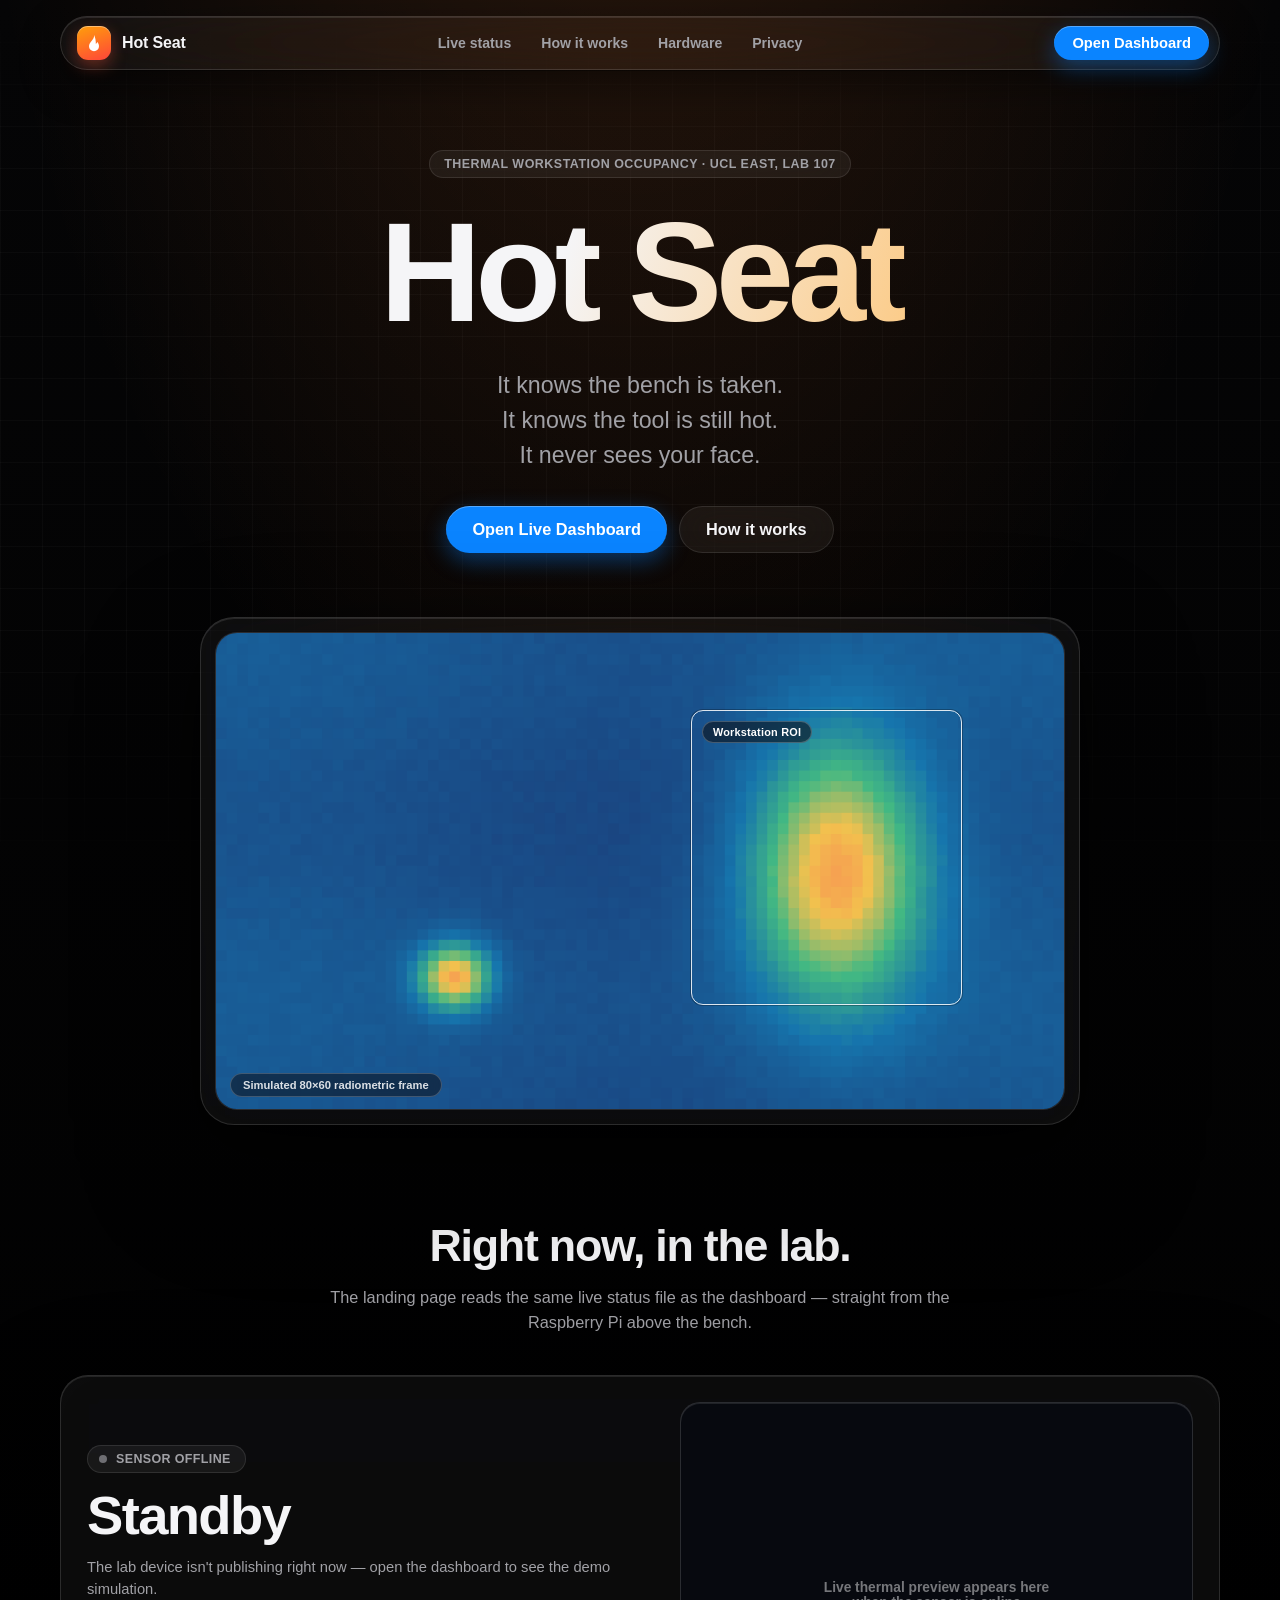
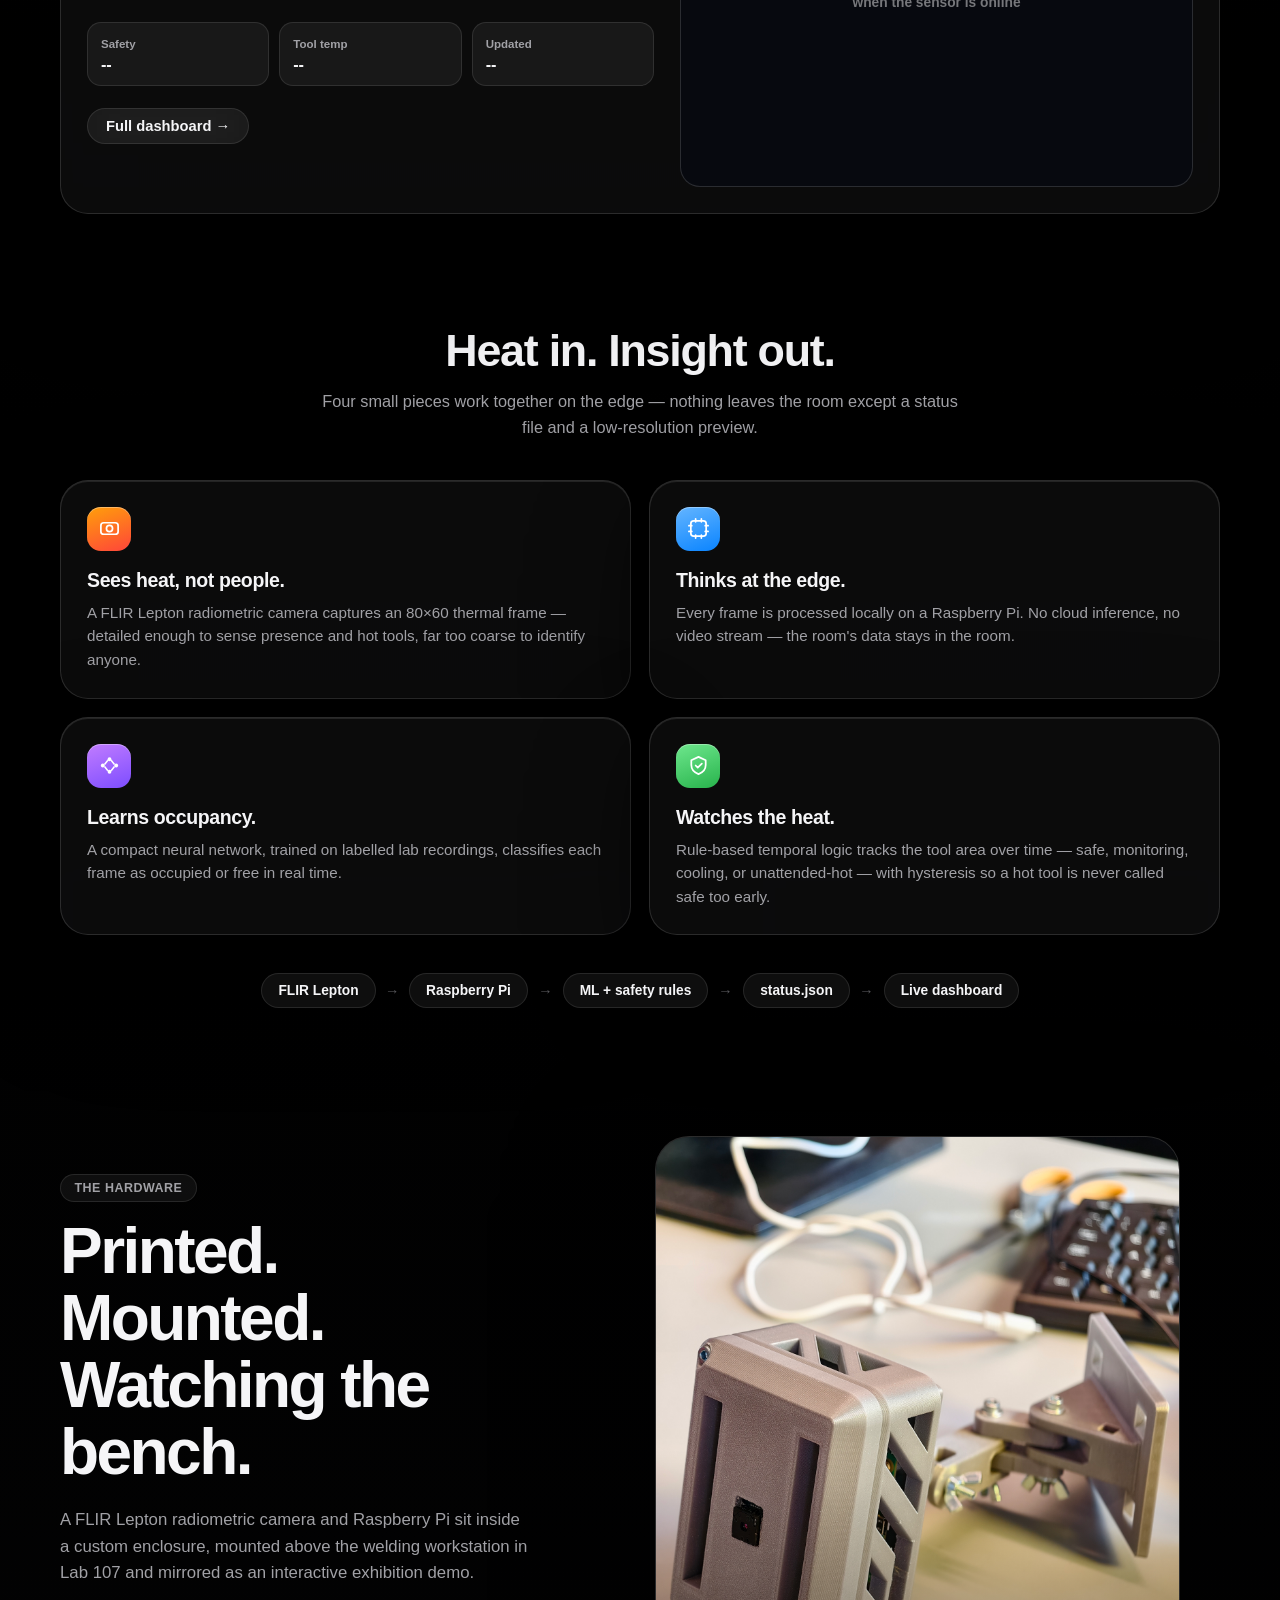
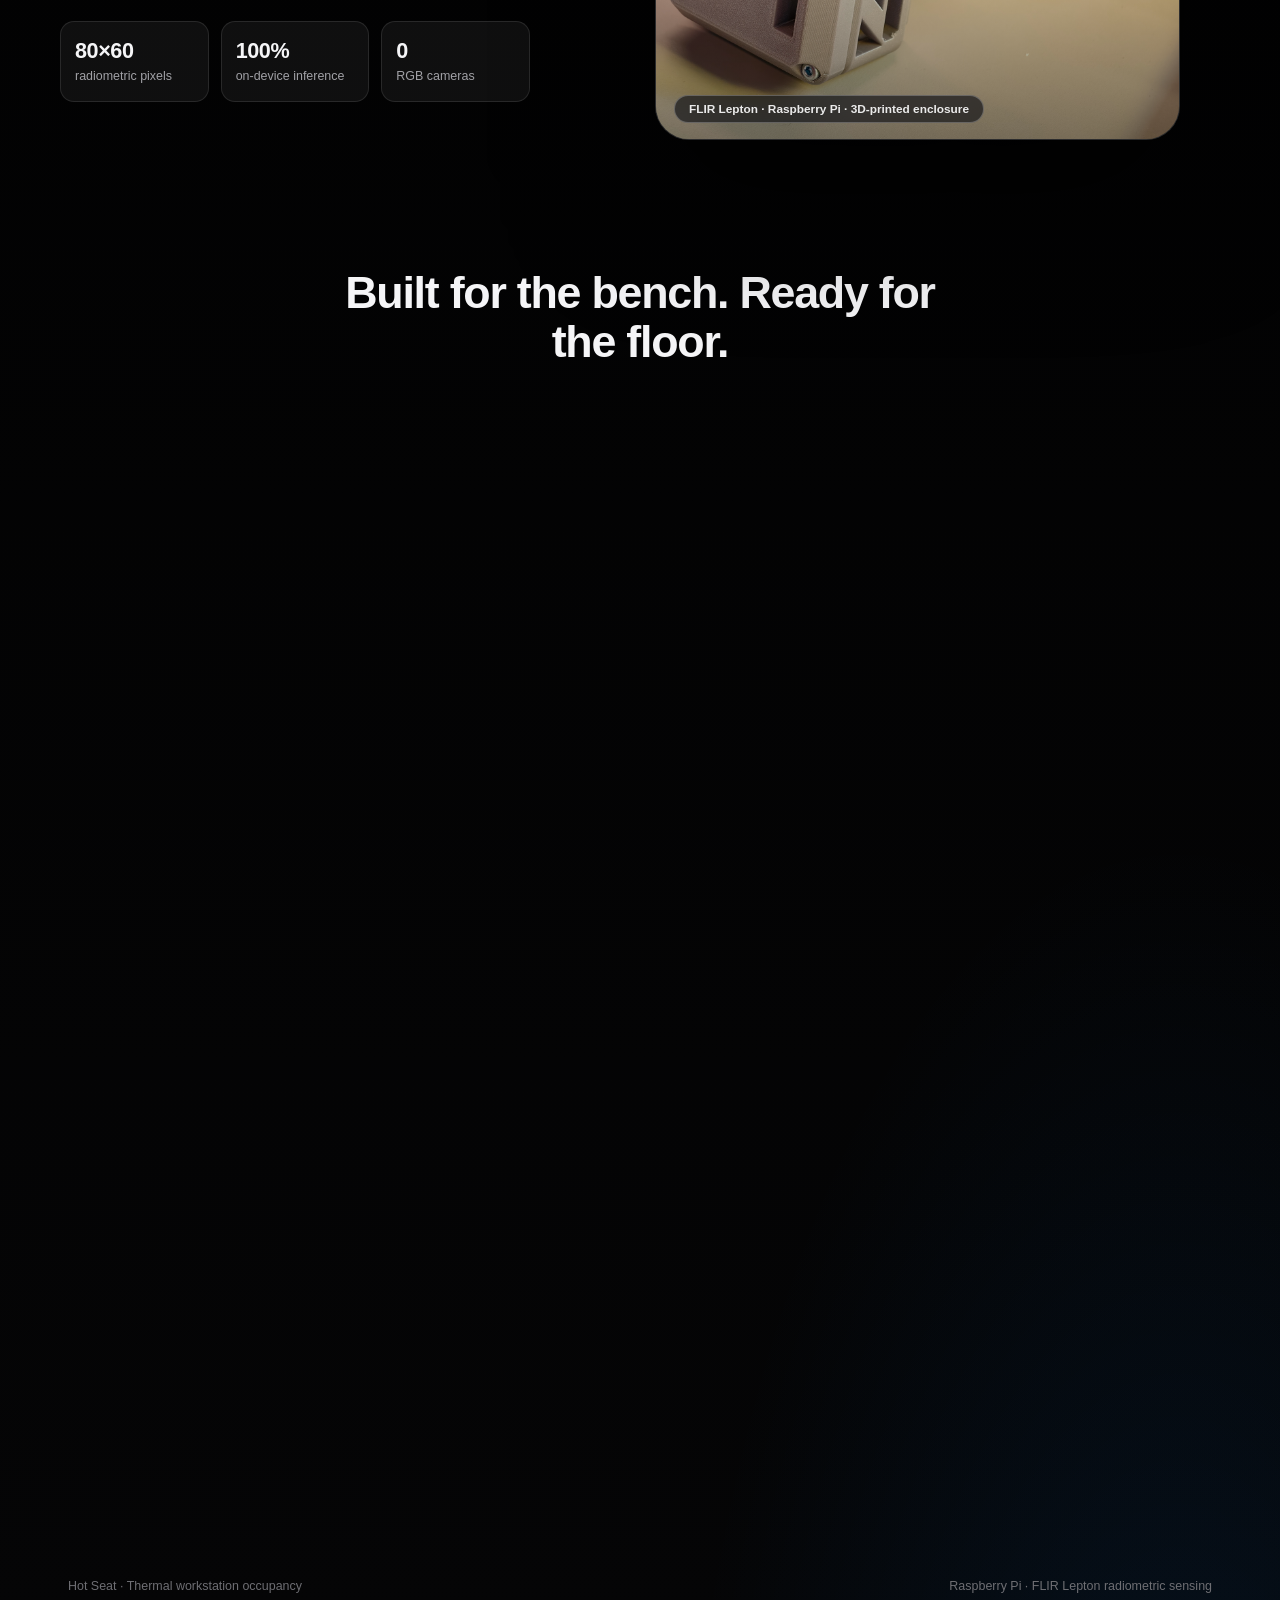
==== index.html @ e644aef2 "Polish landing page and dashboard visual design" ====
<!doctype html>
<html lang="en">
  <head>
    <meta charset="utf-8" />
    <meta name="viewport" content="width=device-width, initial-scale=1" />
    <title>Hot Seat — A privacy-friendly thermal workstation monitor</title>
    <meta
      name="description"
      content="Hot Seat senses welding-workstation occupancy and hot-tool safety with a low-resolution thermal camera — no RGB video, no faces, all on-device."
    />
    <style>
      /* -----------------------------------------------------------------
         Hot Seat landing page — iOS liquid-glass theme
         ----------------------------------------------------------------- */

      :root {
        color-scheme: dark;

        --page: #000;
        --text: #f5f5f7;
        --muted: #a1a1a6;
        --soft: #6e6e73;

        --glass: rgba(255, 255, 255, 0.045);
        --glass-border: rgba(255, 255, 255, 0.13);
        --glass-inner: rgba(255, 255, 255, 0.1);
        --tile: rgba(255, 255, 255, 0.055);
        --hairline: rgba(255, 255, 255, 0.1);

        --blue: #0a84ff;
        --green: #30d158;
        --red: #ff453a;
        --amber: #ff9f0a;

        --shadow:
          0 1px 1px rgba(0, 0, 0, 0.45),
          0 20px 60px rgba(0, 0, 0, 0.5),
          0 46px 120px rgba(0, 0, 0, 0.42);
        --shadow-soft:
          0 1px 1px rgba(0, 0, 0, 0.45),
          0 14px 42px rgba(0, 0, 0, 0.45);

        --radius-lg: 28px;
        --radius-md: 20px;
        --radius-sm: 14px;

        font-family:
          -apple-system, BlinkMacSystemFont, "SF Pro Display", "SF Pro Text",
          Inter, "Segoe UI", sans-serif;
      }

      * {
        box-sizing: border-box;
      }

      html {
        scroll-behavior: smooth;
        -webkit-text-size-adjust: 100%;
      }

      body {
        min-height: 100vh;
        margin: 0;
        background:
          radial-gradient(ellipse 80% 45% at 50% -12%, rgba(255, 130, 48, 0.18), transparent 68%),
          radial-gradient(ellipse 55% 34% at 92% 108%, rgba(10, 132, 255, 0.11), transparent 72%),
          linear-gradient(180deg, #050506 0%, #000 42%, #050506 100%);
        color: var(--text);
        -webkit-font-smoothing: antialiased;
        text-rendering: optimizeLegibility;
      }

      h1,
      h2,
      h3,
      p {
        margin: 0;
      }

      a {
        color: inherit;
        text-decoration: none;
      }

      /* --- Ambient background ------------------------------------------ */

      .ambient {
        position: fixed;
        inset: 0;
        z-index: -1;
        overflow: hidden;
        pointer-events: none;
        background-image:
          linear-gradient(rgba(255, 255, 255, 0.026) 1px, transparent 1px),
          linear-gradient(90deg, rgba(255, 255, 255, 0.026) 1px, transparent 1px);
        background-size: 42px 42px;
        mask-image: linear-gradient(to bottom, transparent, #000 16%, #000 70%, transparent);
      }

      .blob {
        display: none;
      }

      @keyframes drift {
        from {
          transform: translate3d(0, 0, 0) scale(1);
        }
        to {
          transform: translate3d(4vw, 3vh, 0) scale(1.08);
        }
      }

      /* --- Glass primitive ---------------------------------------------- */

      .glass {
        border: 1px solid var(--glass-border);
        border-radius: var(--radius-lg);
        background: var(--glass);
        box-shadow:
          inset 0 1px 0 var(--glass-inner),
          var(--shadow);
        backdrop-filter: blur(28px) saturate(1.7);
        -webkit-backdrop-filter: blur(28px) saturate(1.7);
      }

      .shell {
        width: min(1160px, calc(100% - 48px));
        margin: 0 auto;
      }

      /* --- Navbar --------------------------------------------------------- */

      .navbar-wrap {
        position: sticky;
        top: 16px;
        z-index: 20;
      }

      .navbar {
        display: flex;
        align-items: center;
        justify-content: space-between;
        gap: 16px;
        padding: 9px 10px 9px 16px;
        border-radius: 999px;
        box-shadow:
          inset 0 1px 0 var(--glass-inner),
          var(--shadow-soft);
      }

      .brand {
        display: flex;
        align-items: center;
        gap: 11px;
        min-width: 0;
      }

      .brand-mark {
        display: grid;
        place-items: center;
        flex: 0 0 auto;
        width: 34px;
        height: 34px;
        border-radius: 11px;
        background: linear-gradient(160deg, #ff9f0a, #ff453a);
        color: #fff;
        box-shadow:
          inset 0 1px 0 rgba(255, 255, 255, 0.4),
          0 6px 16px rgba(255, 90, 60, 0.35);
      }

      .brand-mark svg {
        width: 20px;
        height: 20px;
      }

      .brand-name {
        font-size: 1rem;
        font-weight: 700;
        letter-spacing: -0.01em;
      }

      .nav-links {
        display: flex;
        align-items: center;
        gap: 4px;
      }

      .nav-links a {
        padding: 7px 13px;
        border-radius: 999px;
        color: var(--muted);
        font-size: 0.88rem;
        font-weight: 550;
        transition: background 180ms ease, color 180ms ease;
      }

      .nav-links a:hover {
        background: var(--tile);
        color: var(--text);
      }

      .btn {
        display: inline-flex;
        align-items: center;
        gap: 8px;
        padding: 9px 18px;
        border: 0;
        border-radius: 999px;
        font-size: 0.92rem;
        font-weight: 650;
        cursor: pointer;
        transition: transform 180ms ease, box-shadow 180ms ease, background 180ms ease;
      }

      .btn-primary {
        background: var(--blue);
        color: #fff;
        box-shadow:
          inset 0 1px 0 rgba(255, 255, 255, 0.3),
          0 8px 22px rgba(10, 132, 255, 0.38);
      }

      .btn-primary:hover {
        transform: translateY(-1px);
        box-shadow:
          inset 0 1px 0 rgba(255, 255, 255, 0.3),
          0 12px 28px rgba(10, 132, 255, 0.45);
      }

      .btn-glass {
        border: 1px solid var(--hairline);
        background: var(--tile);
        color: var(--text);
        backdrop-filter: blur(20px) saturate(1.5);
        -webkit-backdrop-filter: blur(20px) saturate(1.5);
      }

      .btn-glass:hover {
        transform: translateY(-1px);
      }

      .btn-large {
        padding: 13px 26px;
        font-size: 1.02rem;
      }

      /* --- Hero ------------------------------------------------------------- */

      .hero {
        padding: 96px 0 40px;
        text-align: center;
      }

      .eyebrow {
        display: inline-block;
        padding: 6px 14px;
        border: 1px solid var(--hairline);
        border-radius: 999px;
        background: var(--tile);
        color: var(--muted);
        font-size: 0.78rem;
        font-weight: 650;
        letter-spacing: 0.04em;
        text-transform: uppercase;
        backdrop-filter: blur(20px);
        -webkit-backdrop-filter: blur(20px);
      }

      .hero h1 {
        margin: 26px auto 0;
        font-size: clamp(4rem, 11vw, 9rem);
        font-weight: 800;
        letter-spacing: -0.045em;
        line-height: 0.98;
        background: linear-gradient(110deg, #f5f5f7 20%, #ffb54d 42%, #ff5f3a 55%, #f5f5f7 78%);
        background-size: 220% 100%;
        -webkit-background-clip: text;
        background-clip: text;
        -webkit-text-fill-color: transparent;
        animation: heatText 9s ease-in-out infinite;
      }

      .hero-sub {
        max-width: 620px;
        margin: 22px auto 0;
        color: var(--muted);
        font-size: clamp(1.05rem, 2vw, 1.3rem);
        line-height: 1.55;
        font-weight: 480;
      }

      .hero-kicker {
        max-width: 560px;
        margin: 26px auto 0;
        color: var(--muted);
        font-size: clamp(1.1rem, 2.2vw, 1.45rem);
        line-height: 1.5;
        font-weight: 480;
      }

      .hero-cta {
        display: flex;
        justify-content: center;
        gap: 12px;
        margin-top: 34px;
        flex-wrap: wrap;
      }

      .hero-device {
        position: relative;
        max-width: 880px;
        margin: 64px auto 0;
        padding: 14px;
        border-radius: 34px;
      }

      .hero-screen {
        position: relative;
        overflow: hidden;
        border: 1px solid rgba(255, 255, 255, 0.14);
        border-radius: 22px;
        background: #07090f;
        box-shadow:
          inset 0 1px 0 rgba(255, 255, 255, 0.12),
          inset 0 -40px 70px rgba(0, 0, 0, 0.28);
        aspect-ratio: 16 / 9;
      }

      .hero-screen canvas {
        display: block;
        width: 100%;
        height: 100%;
      }

      .hero-roi {
        position: absolute;
        top: 16%;
        right: 12%;
        width: 32%;
        height: 62%;
        border: 1.5px solid rgba(255, 255, 255, 0.85);
        border-radius: 12px;
        pointer-events: none;
        box-shadow: 0 0 0 1px rgba(8, 12, 18, 0.3);
      }

      .hero-roi span {
        position: absolute;
        top: 10px;
        left: 10px;
        padding: 4px 10px;
        border: 1px solid rgba(255, 255, 255, 0.22);
        border-radius: 999px;
        background: rgba(14, 18, 26, 0.62);
        color: #fff;
        font-size: 0.68rem;
        font-weight: 650;
        letter-spacing: 0.02em;
        backdrop-filter: blur(14px);
        -webkit-backdrop-filter: blur(14px);
      }

      .hero-screen-chip {
        position: absolute;
        left: 14px;
        bottom: 12px;
        padding: 5px 12px;
        border: 1px solid rgba(255, 255, 255, 0.2);
        border-radius: 999px;
        background: rgba(14, 18, 26, 0.55);
        color: rgba(255, 255, 255, 0.85);
        font-size: 0.7rem;
        font-weight: 600;
        backdrop-filter: blur(14px);
        -webkit-backdrop-filter: blur(14px);
      }

      /* --- Sections ----------------------------------------------------------- */

      section {
        padding: 56px 0;
      }

      .section-head {
        max-width: 640px;
        margin: 0 auto 40px;
        text-align: center;
      }

      .section-head h2 {
        font-size: clamp(1.9rem, 4vw, 2.8rem);
        font-weight: 750;
        letter-spacing: -0.028em;
        line-height: 1.1;
      }

      .section-head p {
        margin-top: 14px;
        color: var(--muted);
        font-size: 1.02rem;
        line-height: 1.55;
      }

      /* --- Live status ----------------------------------------------------------- */

      .live-card {
        display: grid;
        grid-template-columns: minmax(0, 1.05fr) minmax(0, 0.95fr);
        gap: 26px;
        align-items: center;
        padding: 26px;
      }

      .live-copy {
        min-width: 0;
      }

      .live-pill {
        display: inline-flex;
        align-items: center;
        gap: 9px;
        padding: 6px 14px 6px 11px;
        border: 1px solid var(--hairline);
        border-radius: 999px;
        background: var(--tile);
        color: var(--muted);
        font-size: 0.78rem;
        font-weight: 650;
        letter-spacing: 0.03em;
        text-transform: uppercase;
      }

      .live-dot {
        width: 8px;
        height: 8px;
        border-radius: 999px;
        background: var(--soft);
        transition: background 220ms ease, box-shadow 220ms ease;
      }

      .live-dot.is-live {
        background: var(--green);
        box-shadow: 0 0 0 4px rgba(48, 209, 88, 0.18);
        animation: pulse 1.9s ease-in-out infinite;
      }

      #liveState {
        margin-top: 16px;
        font-size: clamp(2.4rem, 5vw, 3.4rem);
        font-weight: 760;
        letter-spacing: -0.03em;
        line-height: 1;
        transition: color 260ms ease;
      }

      #liveState.is-free {
        color: var(--green);
      }

      #liveState.is-occupied {
        color: var(--red);
      }

      #liveState.is-recent {
        color: var(--blue);
      }

      #liveNote {
        margin-top: 12px;
        color: var(--muted);
        font-size: 0.92rem;
        line-height: 1.5;
      }

      .live-tiles {
        display: grid;
        grid-template-columns: repeat(3, minmax(0, 1fr));
        gap: 10px;
        margin-top: 22px;
      }

      .live-tile {
        min-width: 0;
        padding: 11px 13px;
        border: 1px solid var(--hairline);
        border-radius: var(--radius-sm);
        background: var(--tile);
      }

      .live-tile span {
        color: var(--muted);
        font-size: 0.72rem;
        font-weight: 600;
      }

      .live-tile strong {
        display: block;
        margin-top: 3px;
        font-size: 1.02rem;
        font-weight: 700;
        letter-spacing: -0.01em;
        font-variant-numeric: tabular-nums;
        overflow-wrap: anywhere;
      }

      .live-actions {
        margin-top: 22px;
      }

      .live-visual {
        position: relative;
        overflow: hidden;
        border: 1px solid rgba(255, 255, 255, 0.14);
        border-radius: var(--radius-md);
        background: #07090f;
        box-shadow: inset 0 1px 0 rgba(255, 255, 255, 0.1);
        aspect-ratio: 4 / 3;
      }

      .live-visual img {
        position: absolute;
        inset: 0;
        display: none;
        width: 100%;
        height: 100%;
        object-fit: contain;
      }

      .live-visual img.is-visible {
        display: block;
      }

      .live-visual .placeholder {
        position: absolute;
        inset: 0;
        display: grid;
        place-items: center;
        color: rgba(255, 255, 255, 0.45);
        font-size: 0.86rem;
        font-weight: 550;
        text-align: center;
        padding: 20px;
      }

      /* --- How it works ------------------------------------------------------------ */

      .feature-grid {
        display: grid;
        grid-template-columns: repeat(2, minmax(0, 1fr));
        gap: 18px;
      }

      .feature {
        padding: 26px;
      }

      .feature-icon {
        display: grid;
        place-items: center;
        width: 44px;
        height: 44px;
        border-radius: 14px;
        color: #fff;
        box-shadow: inset 0 1px 0 rgba(255, 255, 255, 0.35);
      }

      .feature-icon svg {
        width: 23px;
        height: 23px;
      }

      .icon-red {
        background: linear-gradient(160deg, #ff9f0a, #ff453a);
      }

      .icon-blue {
        background: linear-gradient(160deg, #64b5ff, #0a84ff);
      }

      .icon-purple {
        background: linear-gradient(160deg, #c17cff, #7d4dff);
      }

      .icon-green {
        background: linear-gradient(160deg, #6ee78d, #28b34c);
      }

      .feature h3 {
        margin-top: 18px;
        font-size: 1.22rem;
        font-weight: 720;
        letter-spacing: -0.02em;
      }

      .feature p {
        margin-top: 9px;
        color: var(--muted);
        font-size: 0.95rem;
        line-height: 1.55;
      }

      /* --- Pipeline ------------------------------------------------------------------- */

      .pipeline {
        display: flex;
        align-items: center;
        justify-content: center;
        flex-wrap: wrap;
        gap: 10px;
        margin-top: 38px;
      }

      .pipeline .step {
        padding: 9px 16px;
        border: 1px solid var(--hairline);
        border-radius: 999px;
        background: var(--tile);
        font-size: 0.86rem;
        font-weight: 640;
        backdrop-filter: blur(20px);
        -webkit-backdrop-filter: blur(20px);
        white-space: nowrap;
      }

      .pipeline .arrow {
        color: var(--soft);
        font-size: 0.9rem;
      }

      /* --- Hardware ------------------------------------------------------------------ */

      .hardware-showcase {
        display: grid;
        grid-template-columns: minmax(0, 0.9fr) minmax(0, 1.1fr);
        gap: 60px;
        align-items: center;
      }

      .hardware-copy h2 {
        margin-top: 16px;
        font-size: clamp(2.4rem, 5vw, 4rem);
        font-weight: 780;
        letter-spacing: -0.04em;
        line-height: 1.05;
      }

      .hardware-copy p {
        margin-top: 20px;
        max-width: 470px;
        color: var(--muted);
        font-size: 1.05rem;
        line-height: 1.6;
      }

      .hardware-stats {
        display: grid;
        grid-template-columns: repeat(3, minmax(0, 1fr));
        gap: 12px;
        max-width: 470px;
        margin-top: 34px;
      }

      .hardware-stat {
        min-width: 0;
        padding: 16px 14px;
        border: 1px solid var(--hairline);
        border-radius: var(--radius-sm);
        background: var(--tile);
      }

      .hardware-stat strong {
        display: block;
        font-size: 1.35rem;
        font-weight: 760;
        letter-spacing: -0.02em;
      }

      .hardware-stat span {
        display: block;
        margin-top: 4px;
        color: var(--muted);
        font-size: 0.78rem;
        line-height: 1.35;
      }

      .device-photo {
        position: relative;
        overflow: hidden;
        border-radius: 34px;
        border: 1px solid var(--glass-border);
        background: var(--glass);
        box-shadow:
          inset 0 1px 0 var(--glass-inner),
          0 50px 140px rgba(0, 0, 0, 0.7);
      }

      .device-photo img {
        display: block;
        width: 100%;
        aspect-ratio: 4 / 4.6;
        object-fit: cover;
      }

      .device-photo::after {
        content: "";
        position: absolute;
        inset: 0;
        background: linear-gradient(180deg, transparent 52%, rgba(0, 0, 0, 0.48));
        pointer-events: none;
      }

      .device-caption {
        position: absolute;
        left: 18px;
        bottom: 16px;
        z-index: 1;
        padding: 6px 14px;
        border: 1px solid rgba(255, 255, 255, 0.25);
        border-radius: 999px;
        background: rgba(10, 12, 18, 0.62);
        color: rgba(255, 255, 255, 0.9);
        font-size: 0.74rem;
        font-weight: 600;
        backdrop-filter: blur(12px);
        -webkit-backdrop-filter: blur(12px);
      }

      /* --- Deployment ------------------------------------------------------------------ */

      .deploy-grid {
        display: grid;
        grid-template-columns: repeat(2, minmax(0, 1fr));
        gap: 18px;
      }

      .deploy-card {
        padding: 28px;
      }

      .deploy-tag {
        display: inline-block;
        padding: 5px 12px;
        border-radius: 999px;
        font-size: 0.74rem;
        font-weight: 700;
        letter-spacing: 0.04em;
        text-transform: uppercase;
      }

      .tag-blue {
        background: color-mix(in srgb, var(--blue) 14%, transparent);
        color: var(--blue);
      }

      .tag-amber {
        background: color-mix(in srgb, var(--amber) 16%, transparent);
        color: color-mix(in srgb, var(--amber) 80%, var(--text));
      }

      .deploy-card h3 {
        margin-top: 16px;
        font-size: 1.35rem;
        font-weight: 730;
        letter-spacing: -0.02em;
      }

      .deploy-card p {
        margin-top: 10px;
        color: var(--muted);
        font-size: 0.95rem;
        line-height: 1.6;
      }

      /* --- Privacy ------------------------------------------------------------------------ */

      .privacy-band {
        padding: 52px 32px;
        text-align: center;
      }

      .privacy-band h2 {
        font-size: clamp(2rem, 4.6vw, 3.1rem);
        font-weight: 770;
        letter-spacing: -0.03em;
        line-height: 1.08;
      }

      .privacy-band > p {
        max-width: 560px;
        margin: 16px auto 0;
        color: var(--muted);
        font-size: 1rem;
        line-height: 1.55;
      }

      .privacy-points {
        display: grid;
        grid-template-columns: repeat(4, minmax(0, 1fr));
        gap: 12px;
        max-width: 880px;
        margin: 36px auto 0;
      }

      .privacy-point {
        padding: 18px 14px;
        border: 1px solid var(--hairline);
        border-radius: var(--radius-md);
        background: var(--tile);
      }

      .privacy-point .check {
        display: grid;
        place-items: center;
        width: 30px;
        height: 30px;
        margin: 0 auto;
        border-radius: 999px;
        background: color-mix(in srgb, var(--green) 16%, transparent);
        color: var(--green);
      }

      .privacy-point .check svg {
        width: 16px;
        height: 16px;
      }

      .privacy-point strong {
        display: block;
        margin-top: 12px;
        font-size: 0.94rem;
        font-weight: 680;
        letter-spacing: -0.01em;
      }

      .privacy-point span {
        display: block;
        margin-top: 5px;
        color: var(--muted);
        font-size: 0.8rem;
        line-height: 1.45;
      }

      /* --- Final CTA --------------------------------------------------------------------- */

      .cta-final {
        padding: 90px 0 70px;
        text-align: center;
      }

      .cta-final h2 {
        font-size: clamp(2.4rem, 6vw, 4rem);
        font-weight: 780;
        letter-spacing: -0.033em;
        line-height: 1.05;
        background: linear-gradient(180deg, var(--text) 50%, color-mix(in srgb, var(--text) 45%, transparent));
        -webkit-background-clip: text;
        background-clip: text;
        -webkit-text-fill-color: transparent;
      }

      .cta-final p {
        margin: 16px auto 0;
        max-width: 480px;
        color: var(--muted);
        font-size: 1.02rem;
        line-height: 1.55;
      }

      .cta-final .btn {
        margin-top: 30px;
      }

      /* --- Footer ------------------------------------------------------------------------- */

      .page-footer {
        display: flex;
        justify-content: space-between;
        gap: 16px;
        padding: 0 8px 36px;
        color: var(--soft);
        font-size: 0.78rem;
      }

      /* --- Reveal animation ------------------------------------------------------------------ */

      .reveal {
        opacity: 0;
        transform: translateY(26px);
        transition: opacity 700ms cubic-bezier(0.22, 1, 0.36, 1),
          transform 700ms cubic-bezier(0.22, 1, 0.36, 1);
      }

      .reveal.is-in {
        opacity: 1;
        transform: none;
      }

      .reveal-delay-1 {
        transition-delay: 90ms;
      }

      .reveal-delay-2 {
        transition-delay: 180ms;
      }

      .reveal-delay-3 {
        transition-delay: 270ms;
      }

      @keyframes pulse {
        0%,
        100% {
          transform: scale(1);
          opacity: 1;
        }
        50% {
          transform: scale(0.82);
          opacity: 0.7;
        }
      }

      @keyframes heatText {
        0%,
        100% {
          background-position: 0% 50%;
        }
        50% {
          background-position: 100% 50%;
        }
      }

      @media (prefers-reduced-motion: reduce) {
        html {
          scroll-behavior: auto;
        }

        .blob,
        .live-dot.is-live {
          animation: none;
        }

        .reveal {
          opacity: 1;
          transform: none;
          transition: none;
        }
      }

      /* --- Responsive ---------------------------------------------------------------------- */

      @media (max-width: 900px) {
        .live-card,
        .feature-grid,
        .hardware-showcase,
        .deploy-grid {
          grid-template-columns: 1fr;
        }

        .privacy-points {
          grid-template-columns: repeat(2, minmax(0, 1fr));
        }

        .nav-links {
          display: none;
        }
      }

      @media (max-width: 560px) {
        .shell {
          width: calc(100% - 28px);
        }

        .hero {
          padding-top: 72px;
        }

        .live-tiles {
          grid-template-columns: 1fr;
        }

        .hardware-stats {
          grid-template-columns: 1fr;
        }

        .privacy-points {
          grid-template-columns: 1fr;
        }

        .page-footer {
          flex-direction: column;
          gap: 6px;
          align-items: center;
          text-align: center;
        }
      }
    </style>
  </head>
  <body>
    <div class="ambient" aria-hidden="true">
      <span class="blob blob-a"></span>
      <span class="blob blob-b"></span>
      <span class="blob blob-c"></span>
    </div>

    <div class="shell navbar-wrap">
      <header class="navbar glass">
        <a class="brand" href="#top" aria-label="Hot Seat home">
          <span class="brand-mark" aria-hidden="true">
            <svg viewBox="0 0 24 24" fill="none" xmlns="http://www.w3.org/2000/svg">
              <path
                d="M12 2.5c.5 3.4-1.2 5-2.7 6.7C7.7 11 6 12.9 6 16a6 6 0 0 0 12 0c0-2.1-.8-3.7-1.9-5.2-.4 1-1 1.7-1.9 2.3.2-3.3-.6-7.6-2.2-10.6Z"
                fill="currentColor"
              />
            </svg>
          </span>
          <span class="brand-name">Hot Seat</span>
        </a>

        <nav class="nav-links" aria-label="Sections">
          <a href="#live">Live status</a>
          <a href="#how">How it works</a>
          <a href="#hardware">Hardware</a>
          <a href="#privacy">Privacy</a>
        </nav>

        <a class="btn btn-primary" href="dashboard/">Open Dashboard</a>
      </header>
    </div>

    <main id="top">
      <section class="hero shell">
        <span class="eyebrow reveal is-in">Thermal workstation occupancy · UCL East, Lab 107</span>
        <h1 class="reveal is-in">Hot Seat</h1>
        <p class="hero-kicker reveal is-in reveal-delay-1">
          It knows the bench is taken.<br />
          It knows the tool is still hot.<br />
          It never sees your face.
        </p>
        <div class="hero-cta reveal is-in reveal-delay-2">
          <a class="btn btn-primary btn-large" href="dashboard/">Open Live Dashboard</a>
          <a class="btn btn-glass btn-large" href="#how">How it works</a>
        </div>

        <div class="hero-device glass reveal is-in reveal-delay-3">
          <div class="hero-screen">
            <canvas id="heroCanvas" width="800" height="450" aria-label="Simulated thermal frame"></canvas>
            <div class="hero-roi" aria-hidden="true"><span>Workstation ROI</span></div>
            <span class="hero-screen-chip">Simulated 80×60 radiometric frame</span>
          </div>
        </div>
      </section>

      <section id="live" class="shell">
        <div class="section-head reveal">
          <h2>Right now, in the lab.</h2>
          <p>
            The landing page reads the same live status file as the dashboard —
            straight from the Raspberry Pi above the bench.
          </p>
        </div>

        <div class="live-card glass reveal">
          <div class="live-copy">
            <span class="live-pill">
              <span class="live-dot" id="liveDot"></span>
              <span id="livePill">Connecting…</span>
            </span>
            <h3 id="liveState">--</h3>
            <p id="liveNote">Checking the sensor feed…</p>

            <div class="live-tiles">
              <div class="live-tile">
                <span>Safety</span>
                <strong id="liveSafety">--</strong>
              </div>
              <div class="live-tile">
                <span>Tool temp</span>
                <strong id="liveTemp">--</strong>
              </div>
              <div class="live-tile">
                <span>Updated</span>
                <strong id="liveUpdated">--</strong>
              </div>
            </div>

            <div class="live-actions">
              <a class="btn btn-glass" href="dashboard/">Full dashboard →</a>
            </div>
          </div>

          <div class="live-visual">
            <span class="placeholder" id="livePlaceholder">Live thermal preview appears here<br />when the sensor is online</span>
            <img id="liveSnapshot" alt="Live thermal preview from the lab" />
          </div>
        </div>
      </section>

      <section id="how" class="shell">
        <div class="section-head reveal">
          <h2>Heat in. Insight out.</h2>
          <p>
            Four small pieces work together on the edge — nothing leaves the room
            except a status file and a low-resolution preview.
          </p>
        </div>

        <div class="feature-grid">
          <article class="feature glass reveal">
            <span class="feature-icon icon-red" aria-hidden="true">
              <svg viewBox="0 0 24 24" fill="none" xmlns="http://www.w3.org/2000/svg">
                <rect x="3" y="6" width="18" height="12" rx="3" stroke="currentColor" stroke-width="1.8" />
                <circle cx="12" cy="12" r="3.2" stroke="currentColor" stroke-width="1.8" />
              </svg>
            </span>
            <h3>Sees heat, not people.</h3>
            <p>
              A FLIR Lepton radiometric camera captures an 80×60 thermal frame —
              detailed enough to sense presence and hot tools, far too coarse to
              identify anyone.
            </p>
          </article>

          <article class="feature glass reveal reveal-delay-1">
            <span class="feature-icon icon-blue" aria-hidden="true">
              <svg viewBox="0 0 24 24" fill="none" xmlns="http://www.w3.org/2000/svg">
                <rect x="4" y="4" width="16" height="16" rx="3" stroke="currentColor" stroke-width="1.8" />
                <path d="M9 2v3M15 2v3M9 19v3M15 19v3M2 9h3M2 15h3M19 9h3M19 15h3" stroke="currentColor" stroke-width="1.8" stroke-linecap="round" />
              </svg>
            </span>
            <h3>Thinks at the edge.</h3>
            <p>
              Every frame is processed locally on a Raspberry Pi. No cloud
              inference, no video stream — the room's data stays in the room.
            </p>
          </article>

          <article class="feature glass reveal reveal-delay-1">
            <span class="feature-icon icon-purple" aria-hidden="true">
              <svg viewBox="0 0 24 24" fill="none" xmlns="http://www.w3.org/2000/svg">
                <circle cx="5" cy="12" r="2" fill="currentColor" />
                <circle cx="12" cy="5.5" r="2" fill="currentColor" />
                <circle cx="12" cy="18.5" r="2" fill="currentColor" />
                <circle cx="19" cy="12" r="2" fill="currentColor" />
                <path d="M6.8 11 10.3 6.6M6.8 13l3.5 4.4M13.7 6.6 17.2 11M13.7 17.4l3.5-4.4" stroke="currentColor" stroke-width="1.6" />
              </svg>
            </span>
            <h3>Learns occupancy.</h3>
            <p>
              A compact neural network, trained on labelled lab recordings,
              classifies each frame as occupied or free in real time.
            </p>
          </article>

          <article class="feature glass reveal reveal-delay-2">
            <span class="feature-icon icon-green" aria-hidden="true">
              <svg viewBox="0 0 24 24" fill="none" xmlns="http://www.w3.org/2000/svg">
                <path d="M12 3 4.5 6.5v5c0 4.6 3.2 7.9 7.5 9.5 4.3-1.6 7.5-4.9 7.5-9.5v-5L12 3Z" stroke="currentColor" stroke-width="1.8" stroke-linejoin="round" />
                <path d="m9 12 2.2 2.2L15.5 10" stroke="currentColor" stroke-width="1.8" stroke-linecap="round" stroke-linejoin="round" />
              </svg>
            </span>
            <h3>Watches the heat.</h3>
            <p>
              Rule-based temporal logic tracks the tool area over time —
              safe, monitoring, cooling, or unattended-hot — with hysteresis so a
              hot tool is never called safe too early.
            </p>
          </article>
        </div>

        <div class="pipeline reveal" aria-label="Processing pipeline">
          <span class="step">FLIR Lepton</span>
          <span class="arrow">→</span>
          <span class="step">Raspberry Pi</span>
          <span class="arrow">→</span>
          <span class="step">ML + safety rules</span>
          <span class="arrow">→</span>
          <span class="step">status.json</span>
          <span class="arrow">→</span>
          <span class="step">Live dashboard</span>
        </div>
      </section>

      <section id="hardware" class="shell">
        <div class="hardware-showcase">
          <div class="hardware-copy reveal">
            <span class="eyebrow">The hardware</span>
            <h2>Printed. Mounted.<br />Watching the bench.</h2>
            <p>
              A FLIR Lepton radiometric camera and Raspberry Pi sit inside a custom
              enclosure, mounted above the welding workstation in Lab 107 and mirrored
              as an interactive exhibition demo.
            </p>
            <div class="hardware-stats">
              <div class="hardware-stat">
                <strong>80×60</strong>
                <span>radiometric pixels</span>
              </div>
              <div class="hardware-stat">
                <strong>100%</strong>
                <span>on-device inference</span>
              </div>
              <div class="hardware-stat">
                <strong>0</strong>
                <span>RGB cameras</span>
              </div>
            </div>
          </div>

          <figure class="device-photo reveal reveal-delay-1">
            <img src="assets/hot-seat-device.jpg" alt="Hot Seat thermal monitor in its 3D-printed enclosure" />
            <figcaption class="device-caption">FLIR Lepton · Raspberry Pi · 3D-printed enclosure</figcaption>
          </figure>
        </div>
      </section>

      <section id="deploy" class="shell">
        <div class="section-head reveal">
          <h2>Built for the bench. Ready for the floor.</h2>
        </div>

        <div class="deploy-grid">
          <article class="deploy-card glass reveal">
            <span class="deploy-tag tag-blue">Lab device</span>
            <h3>One Pool Street, Lab 107</h3>
            <p>
              Installed over the welding workstation, publishing live occupancy
              and safety state to this site whenever the device is powered and
              online.
            </p>
          </article>

          <article class="deploy-card glass reveal reveal-delay-1">
            <span class="deploy-tag tag-amber">Exhibition demo</span>
            <h3>Interactive demo desk</h3>
            <p>
              A second device runs as a hands-on exhibit — visitors sit down,
              hold a warm object, and watch the state machine respond in
              seconds.
            </p>
          </article>
        </div>
      </section>

      <section id="privacy" class="shell">
        <div class="privacy-band glass reveal">
          <h2>No cameras. No faces.<br />Just heat.</h2>
          <p>
            Occupancy sensing usually means pointing a camera at people. Hot Seat
            was designed around the opposite idea.
          </p>

          <div class="privacy-points">
            <div class="privacy-point reveal">
              <span class="check" aria-hidden="true">
                <svg viewBox="0 0 24 24" fill="none" xmlns="http://www.w3.org/2000/svg">
                  <path d="m5 12.5 4.5 4.5L19 7.5" stroke="currentColor" stroke-width="2.4" stroke-linecap="round" stroke-linejoin="round" />
                </svg>
              </span>
              <strong>No RGB camera</strong>
              <span>Nothing that can photograph a person is in the room.</span>
            </div>
            <div class="privacy-point reveal reveal-delay-1">
              <span class="check" aria-hidden="true">
                <svg viewBox="0 0 24 24" fill="none" xmlns="http://www.w3.org/2000/svg">
                  <path d="m5 12.5 4.5 4.5L19 7.5" stroke="currentColor" stroke-width="2.4" stroke-linecap="round" stroke-linejoin="round" />
                </svg>
              </span>
              <strong>No face recognition</strong>
              <span>The model only answers one question: is someone there?</span>
            </div>
            <div class="privacy-point reveal reveal-delay-2">
              <span class="check" aria-hidden="true">
                <svg viewBox="0 0 24 24" fill="none" xmlns="http://www.w3.org/2000/svg">
                  <path d="m5 12.5 4.5 4.5L19 7.5" stroke="currentColor" stroke-width="2.4" stroke-linecap="round" stroke-linejoin="round" />
                </svg>
              </span>
              <strong>80×60 pixels</strong>
              <span>People appear only as silhouettes of warmth.</span>
            </div>
            <div class="privacy-point reveal reveal-delay-3">
              <span class="check" aria-hidden="true">
                <svg viewBox="0 0 24 24" fill="none" xmlns="http://www.w3.org/2000/svg">
                  <path d="m5 12.5 4.5 4.5L19 7.5" stroke="currentColor" stroke-width="2.4" stroke-linecap="round" stroke-linejoin="round" />
                </svg>
              </span>
              <strong>No identity tracking</strong>
              <span>All processing happens on-device; only states are shared.</span>
            </div>
          </div>
        </div>
      </section>

      <section class="cta-final shell">
        <h2 class="reveal">See it live.</h2>
        <p class="reveal reveal-delay-1">
          The dashboard shows the real thermal field, occupancy state and
          hot-tool safety, updated straight from the lab.
        </p>
        <a class="btn btn-primary btn-large reveal reveal-delay-2" href="dashboard/">Open Live Dashboard</a>
      </section>
    </main>

    <footer class="page-footer shell">
      <span>Hot Seat · Thermal workstation occupancy</span>
      <span>Raspberry Pi · FLIR Lepton radiometric sensing</span>
    </footer>

    <script>
      /* ------------------------------------------------------------------
         Scroll-reveal
         ------------------------------------------------------------------ */
      const reduceMotion = window.matchMedia("(prefers-reduced-motion: reduce)").matches;
      const revealables = document.querySelectorAll(".reveal:not(.is-in)");

      if (reduceMotion || !("IntersectionObserver" in window)) {
        revealables.forEach((el) => el.classList.add("is-in"));
      } else {
        const observer = new IntersectionObserver(
          (entries) => {
            entries.forEach((entry) => {
              if (entry.isIntersecting) {
                entry.target.classList.add("is-in");
                observer.unobserve(entry.target);
              }
            });
          },
          { threshold: 0.15, rootMargin: "0px 0px -40px 0px" },
        );
        revealables.forEach((el) => observer.observe(el));
      }

      /* ------------------------------------------------------------------
         Hero thermal animation (same palette as the dashboard)
         ------------------------------------------------------------------ */
      const heroCanvas = document.getElementById("heroCanvas");
      const heroCtx = heroCanvas.getContext("2d");

      function thermalColor(value) {
        const stops = [
          [0.0, [28, 42, 104]],
          [0.32, [22, 117, 173]],
          [0.55, [66, 184, 131]],
          [0.76, [242, 193, 78]],
          [1.0, [255, 95, 87]],
        ];
        for (let i = 0; i < stops.length - 1; i += 1) {
          const [start, from] = stops[i];
          const [end, to] = stops[i + 1];
          if (value <= end) {
            const t = (value - start) / (end - start);
            const rgb = from.map((c, idx) => Math.round(c + (to[idx] - c) * t));
            return `rgb(${rgb[0]}, ${rgb[1]}, ${rgb[2]})`;
          }
        }
        return "rgb(255, 95, 87)";
      }

      function gaussian(x, y, cx, cy, sx, sy, strength) {
        const dx = (x - cx) / sx;
        const dy = (y - cy) / sy;
        return Math.exp(-(dx * dx + dy * dy) / 2) * strength;
      }

      let heroFrame = 0;

      function drawHeroFrame() {
        const cols = 80;
        const rows = 45;
        const cellW = heroCanvas.width / cols;
        const cellH = heroCanvas.height / rows;
        const t = heroFrame;

        for (let y = 0; y < rows; y += 1) {
          for (let x = 0; x < cols; x += 1) {
            let value =
              0.16 + Math.sin((x + t) * 0.08) * 0.025 + Math.cos(y * 0.18) * 0.02;

            // person at the workstation, gently shifting
            value += gaussian(x, y, 56 + Math.sin(t * 0.05) * 2.5, 22, 6, 9, 0.68);
            // warm tool on the left of the bench
            value += gaussian(x, y, 22, 32, 2.4, 2.2, 0.55 + Math.sin(t * 0.11) * 0.12);

            value += Math.random() * 0.022;
            value = Math.max(0, Math.min(1, value));

            heroCtx.fillStyle = thermalColor(value);
            heroCtx.fillRect(
              Math.floor(x * cellW),
              Math.floor(y * cellH),
              Math.ceil(cellW),
              Math.ceil(cellH),
            );
          }
        }
      }

      drawHeroFrame();
      if (!reduceMotion) {
        setInterval(() => {
          heroFrame += 1;
          drawHeroFrame();
        }, 140);
      }

      /* ------------------------------------------------------------------
         Live status — same status.json the dashboard polls
         ------------------------------------------------------------------ */
      const liveEls = {
        dot: document.getElementById("liveDot"),
        pill: document.getElementById("livePill"),
        state: document.getElementById("liveState"),
        note: document.getElementById("liveNote"),
        safety: document.getElementById("liveSafety"),
        temp: document.getElementById("liveTemp"),
        updated: document.getElementById("liveUpdated"),
        snapshot: document.getElementById("liveSnapshot"),
        placeholder: document.getElementById("livePlaceholder"),
      };

      let liveConnected = false;
      let snapshotUrl = "/data/runtime/thermal_view.jpg";
      let lastSnapshotAt = 0;

      function titleCaseState(value) {
        return String(value || "--")
          .toLowerCase()
          .split("_")
          .map((part) => part.charAt(0).toUpperCase() + part.slice(1))
          .join(" ");
      }

      function formatTime(date) {
        return new Intl.DateTimeFormat("en-GB", {
          hour: "2-digit",
          minute: "2-digit",
          second: "2-digit",
        }).format(date);
      }

      function normaliseRuntimeUrl(url, fallback) {
        if (!url) return fallback;
        if (url.startsWith("../data/runtime/")) return url.replace("../data/runtime/", "/data/runtime/");
        if (url.startsWith("data/runtime/")) return `/${url}`;
        return url;
      }

      function applyLive(payload) {
        const occupancy = payload?.occupancy?.state || "FREE";
        const safety = payload?.safety?.state || "SAFE";
        const temp = payload?.safety?.tool_temperature_c ?? payload?.metrics?.tool_p95_c;
        snapshotUrl = normaliseRuntimeUrl(payload?.snapshot?.url, snapshotUrl);

        liveEls.state.textContent = titleCaseState(occupancy);
        liveEls.state.classList.toggle("is-occupied", occupancy === "OCCUPIED");
        liveEls.state.classList.toggle("is-free", occupancy === "FREE");
        liveEls.state.classList.toggle("is-recent", occupancy === "RECENTLY_USED");

        liveEls.safety.textContent = titleCaseState(safety);
        liveEls.temp.textContent = Number.isFinite(temp) ? `${Number(temp).toFixed(1)}°C` : "--";
        liveEls.updated.textContent = formatTime(new Date());

        liveEls.pill.textContent = "Live from Lab 107";
        liveEls.dot.classList.add("is-live");
        liveEls.note.textContent =
          "Streaming from the Raspberry Pi monitor above the workstation.";

        refreshSnapshot();
      }

      function setOffline() {
        liveEls.pill.textContent = "Sensor offline";
        liveEls.dot.classList.remove("is-live");
        liveEls.state.textContent = "Standby";
        liveEls.state.classList.remove("is-occupied", "is-free", "is-recent");
        liveEls.note.textContent =
          "The lab device isn't publishing right now — open the dashboard to see the demo simulation.";
        liveEls.safety.textContent = "--";
        liveEls.temp.textContent = "--";
        liveEls.updated.textContent = "--";
        liveEls.snapshot.classList.remove("is-visible");
        liveEls.placeholder.style.display = "";
      }

      function refreshSnapshot() {
        const now = Date.now();
        if (now - lastSnapshotAt < 30000) return;
        lastSnapshotAt = now;
        liveEls.snapshot.src = `${snapshotUrl}?ts=${now}`;
      }

      liveEls.snapshot.addEventListener("load", () => {
        liveEls.snapshot.classList.add("is-visible");
        liveEls.placeholder.style.display = "none";
      });

      liveEls.snapshot.addEventListener("error", () => {
        liveEls.snapshot.classList.remove("is-visible");
        liveEls.placeholder.style.display = "";
      });

      async function pollLive() {
        try {
          const response = await fetch(`/data/runtime/status.json?ts=${Date.now()}`, {
            cache: "no-store",
          });
          if (!response.ok) throw new Error(`HTTP ${response.status}`);
          applyLive(await response.json());
          liveConnected = true;
        } catch {
          liveConnected = false;
          setOffline();
        }
      }

      pollLive();
      setInterval(pollLive, 5000);
    </script>
  </body>
</html>
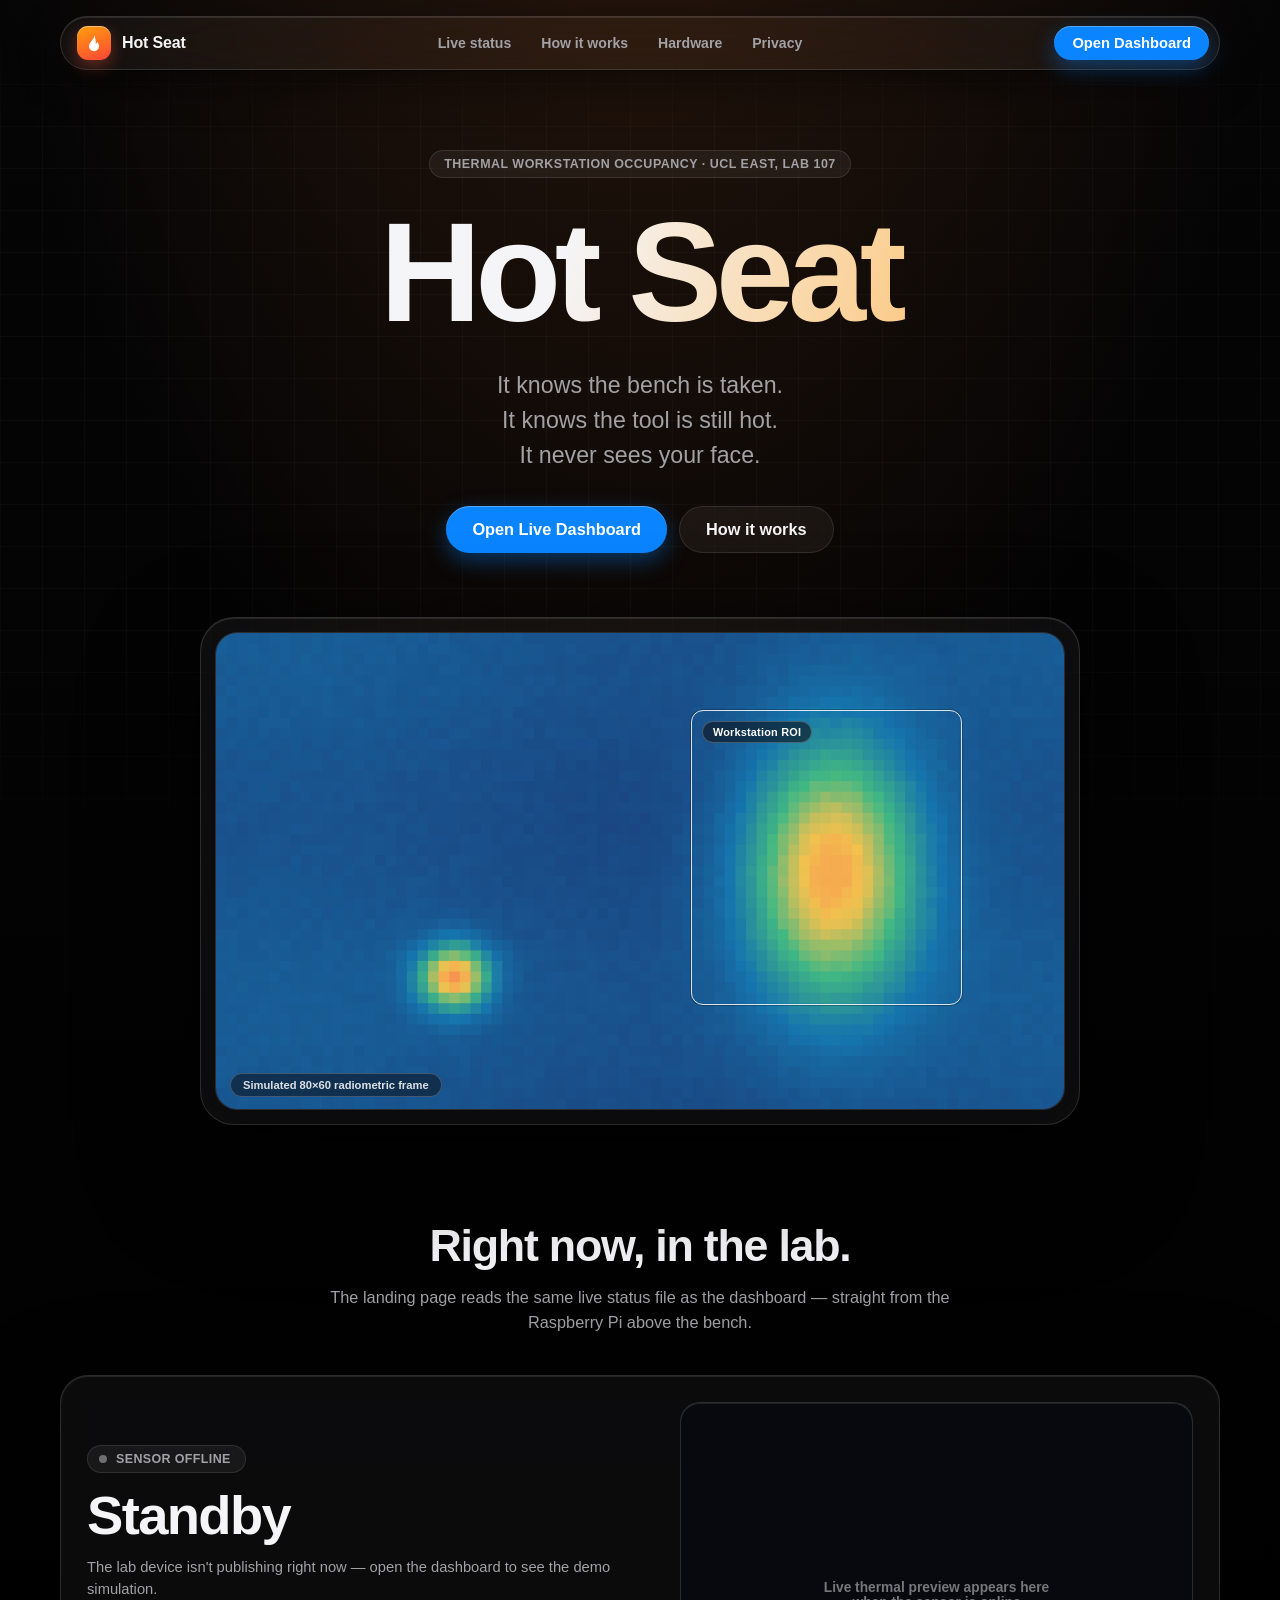
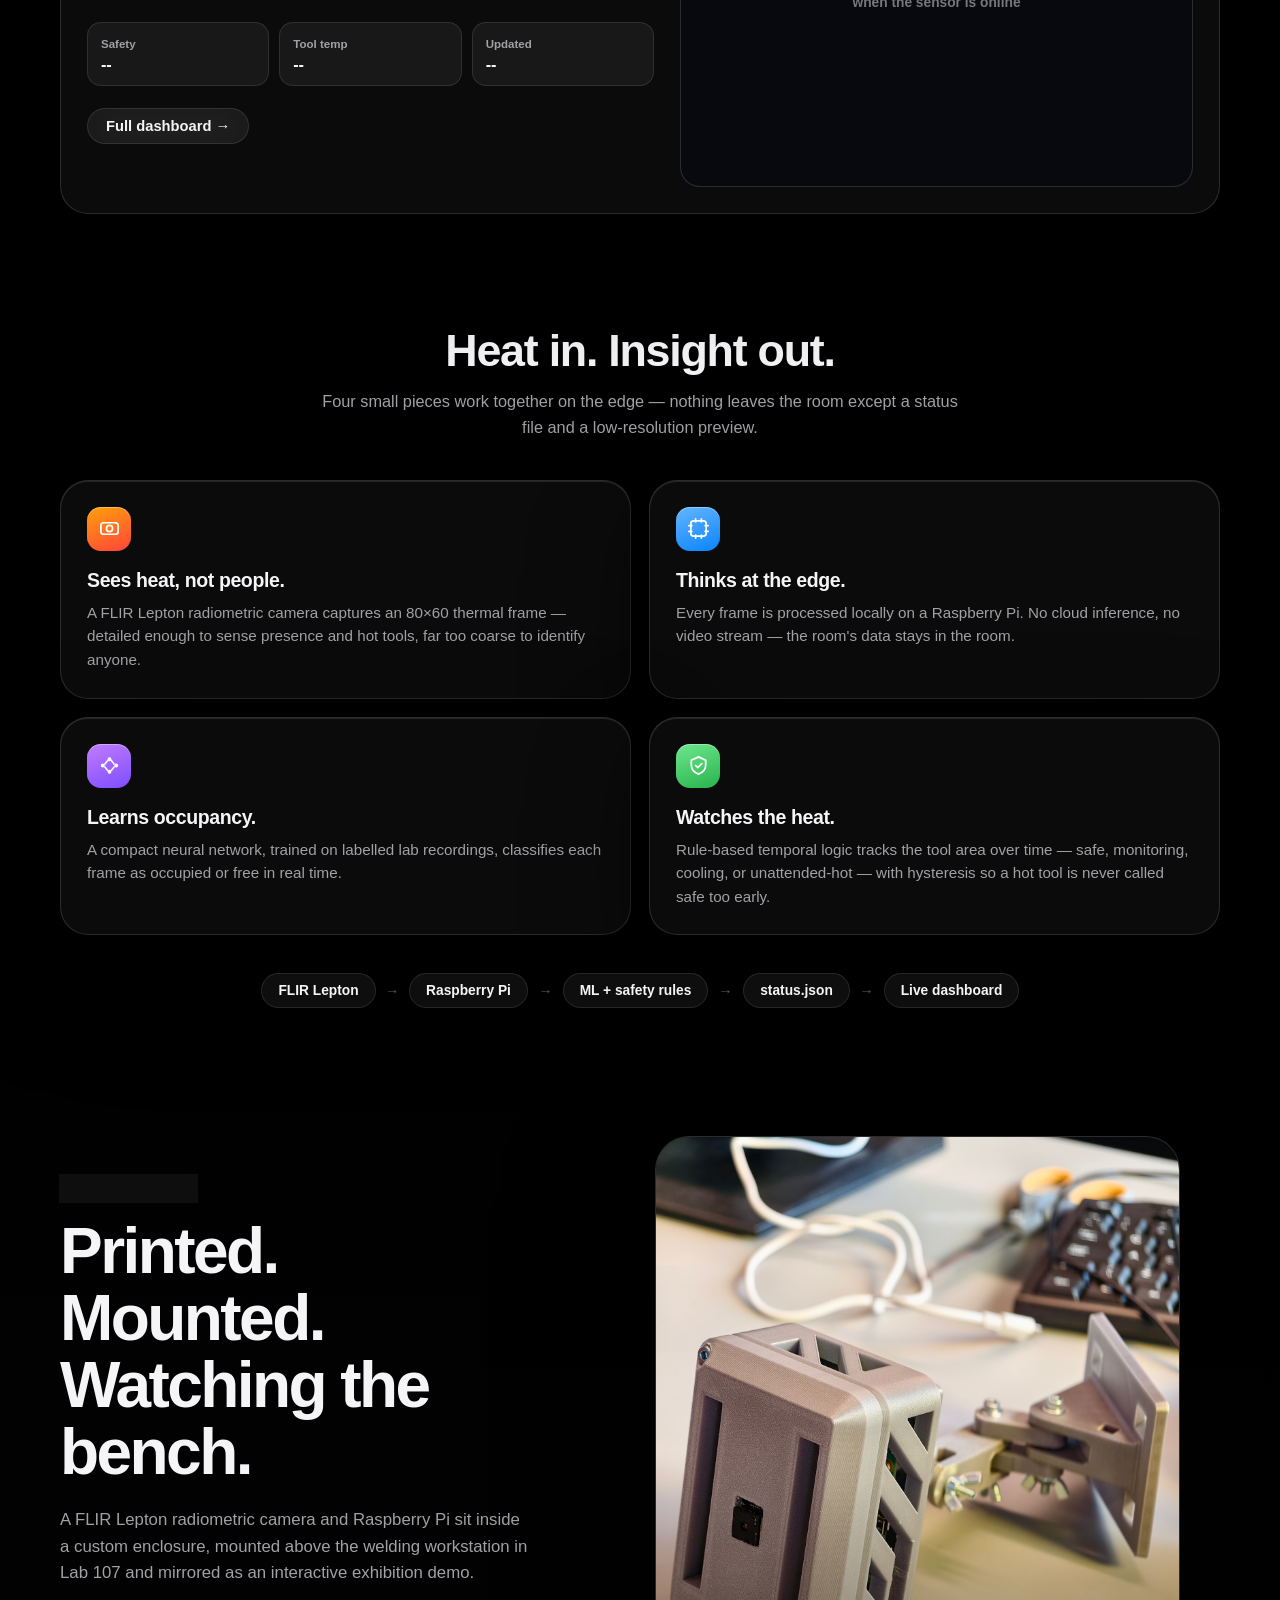
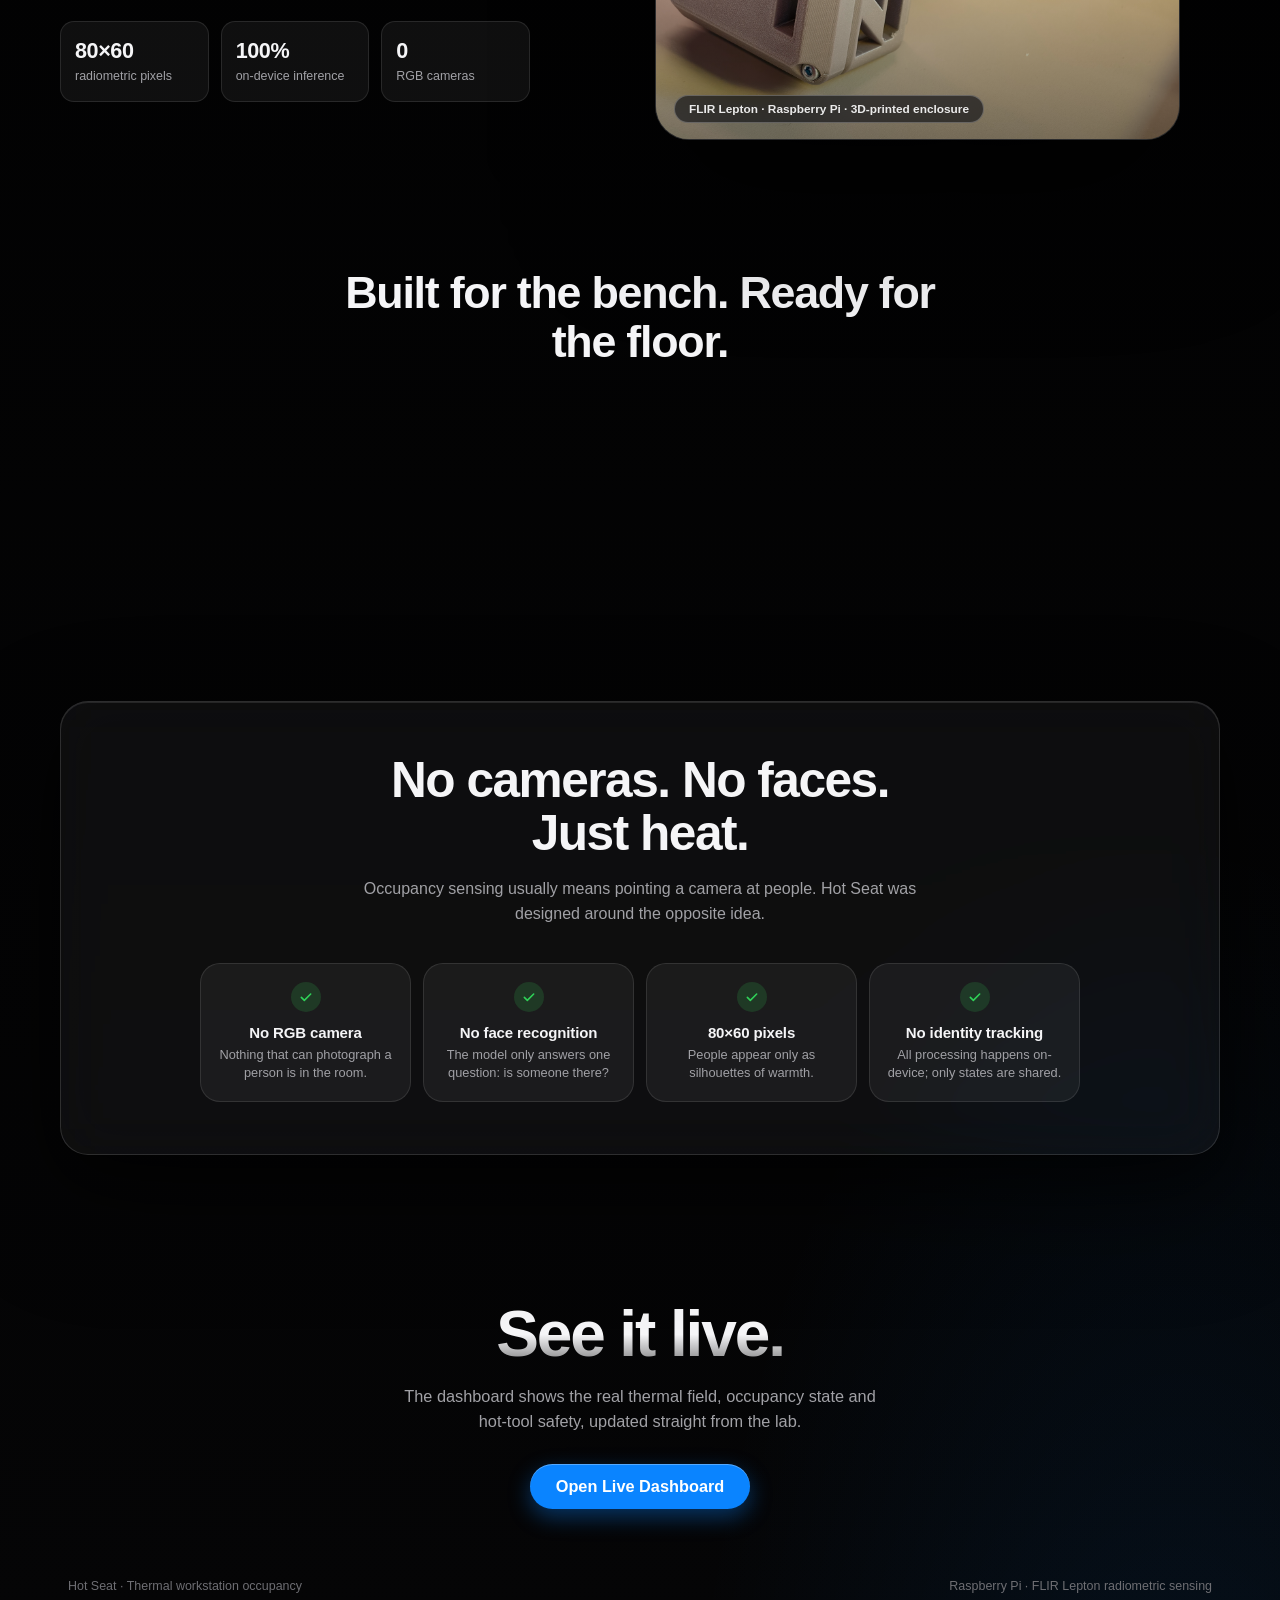
==== commit 32584b0a: "Route submitted QR code to landing page" ====
--- a/index.html
+++ b/index.html
@@ -1024,7 +1024,7 @@
           <a href="#privacy">Privacy</a>
         </nav>
 
-        <a class="btn btn-primary" href="dashboard/">Open Dashboard</a>
+        <a class="btn btn-primary" href="/dashboard/live/">Open Dashboard</a>
       </header>
     </div>
 
@@ -1038,7 +1038,7 @@
           It never sees your face.
         </p>
         <div class="hero-cta reveal is-in reveal-delay-2">
-          <a class="btn btn-primary btn-large" href="dashboard/">Open Live Dashboard</a>
+          <a class="btn btn-primary btn-large" href="/dashboard/live/">Open Live Dashboard</a>
           <a class="btn btn-glass btn-large" href="#how">How it works</a>
         </div>
 
@@ -1085,7 +1085,7 @@
             </div>
 
             <div class="live-actions">
-              <a class="btn btn-glass" href="dashboard/">Full dashboard →</a>
+              <a class="btn btn-glass" href="/dashboard/live/">Full dashboard →</a>
             </div>
           </div>
 
@@ -1297,7 +1297,7 @@
           The dashboard shows the real thermal field, occupancy state and
           hot-tool safety, updated straight from the lab.
         </p>
-        <a class="btn btn-primary btn-large reveal reveal-delay-2" href="dashboard/">Open Live Dashboard</a>
+        <a class="btn btn-primary btn-large reveal reveal-delay-2" href="/dashboard/live/">Open Live Dashboard</a>
       </section>
     </main>
 
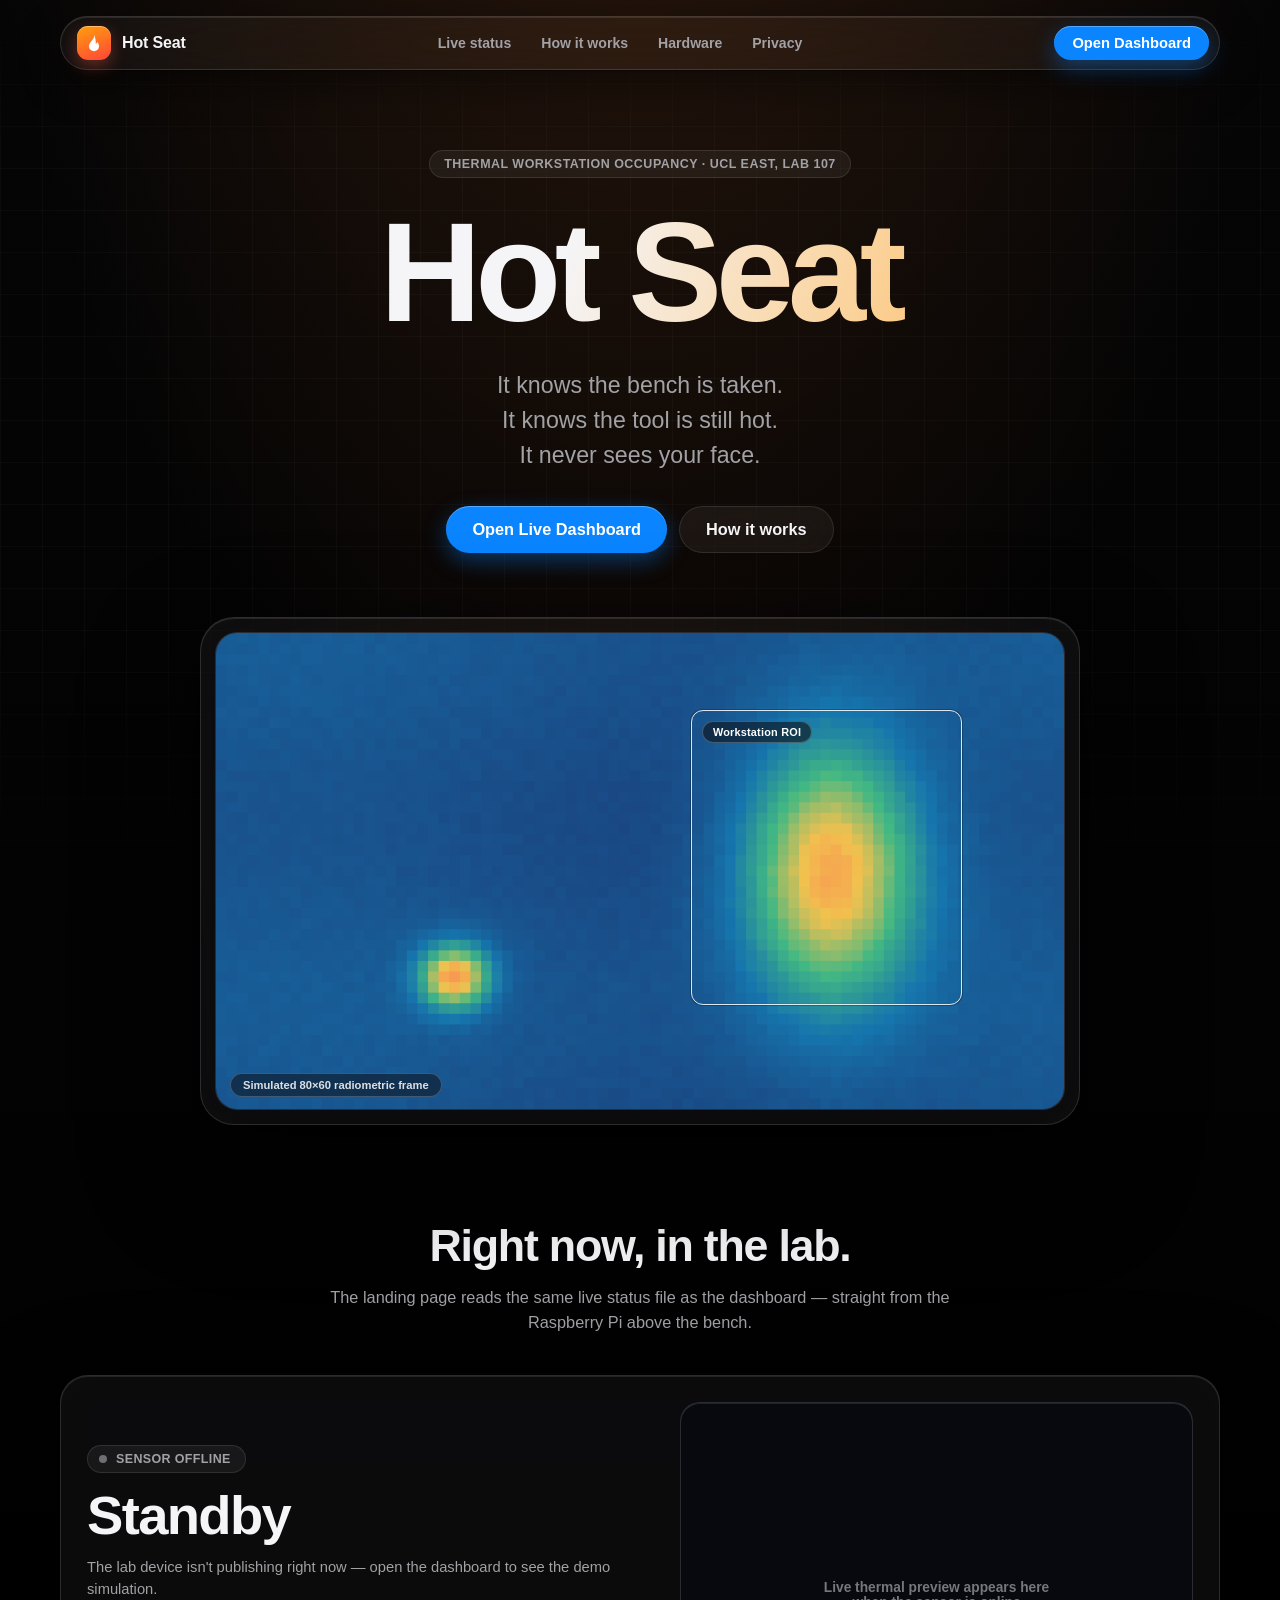
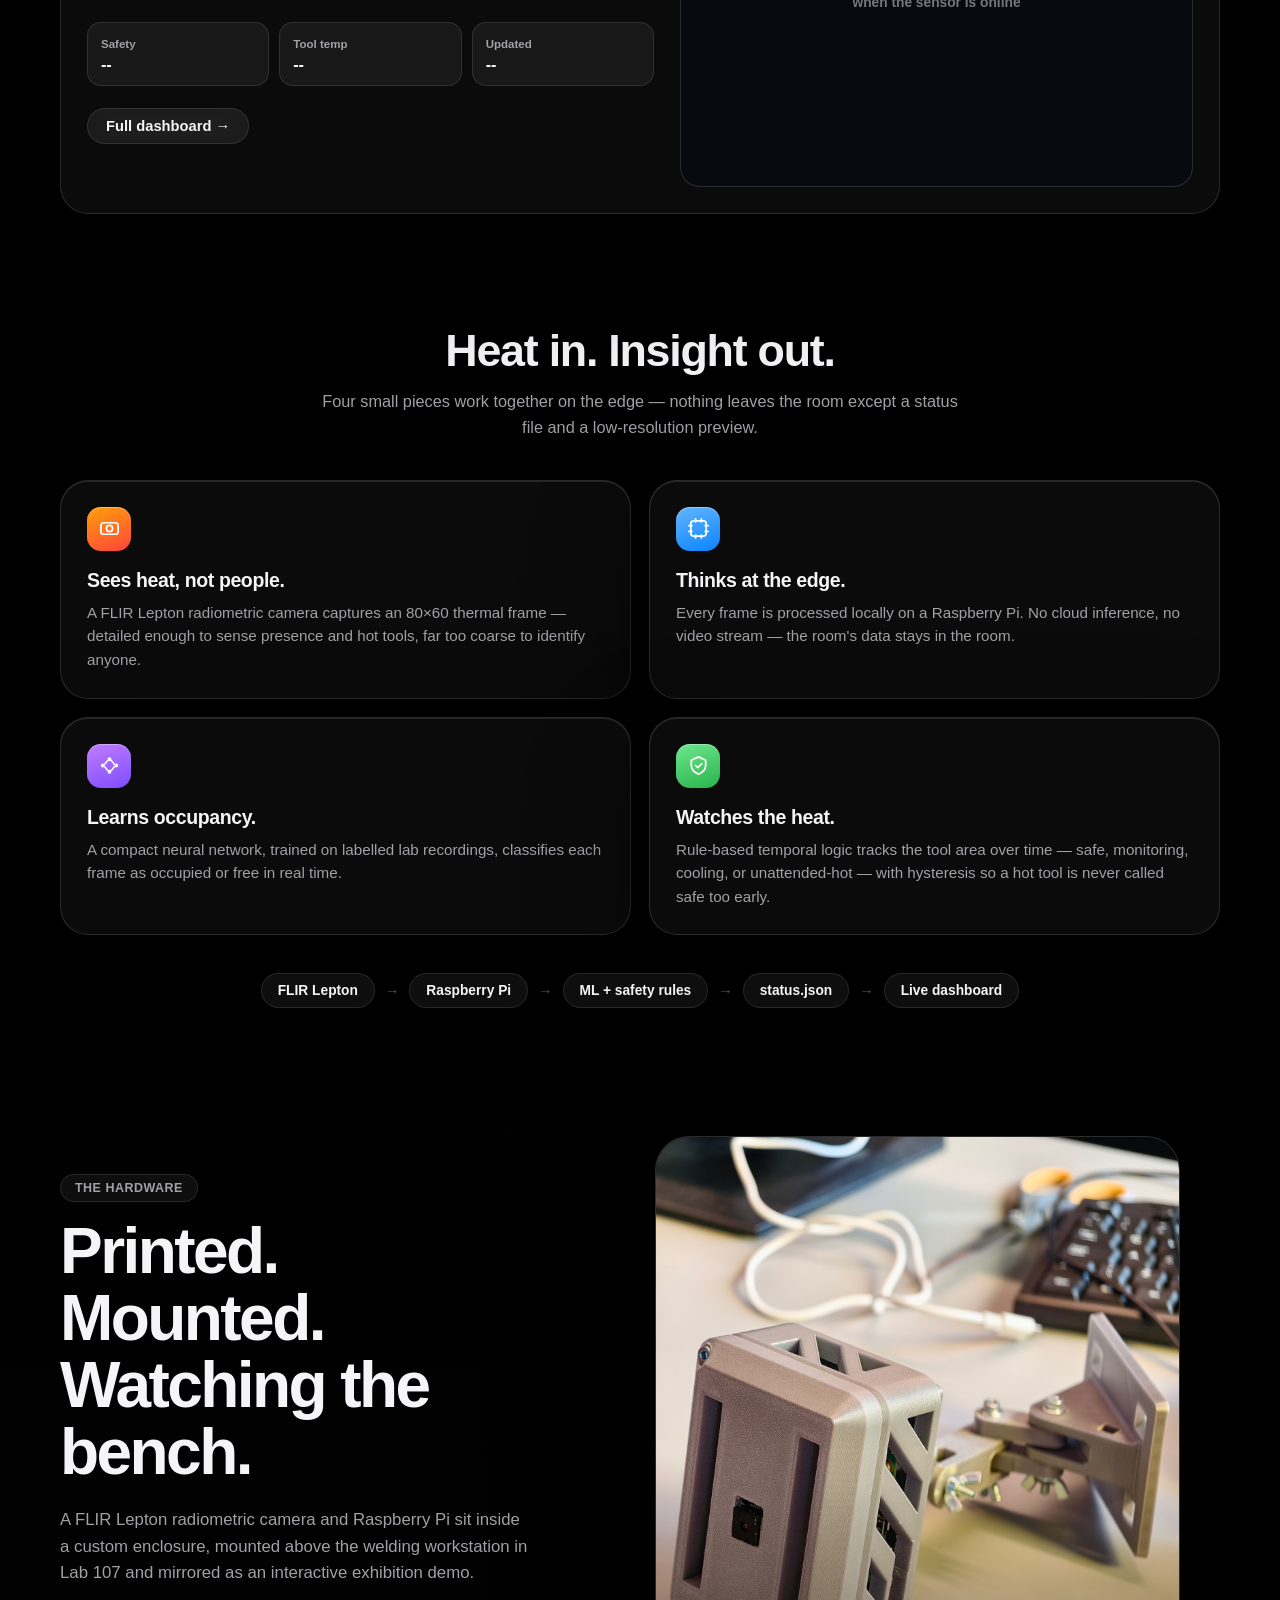
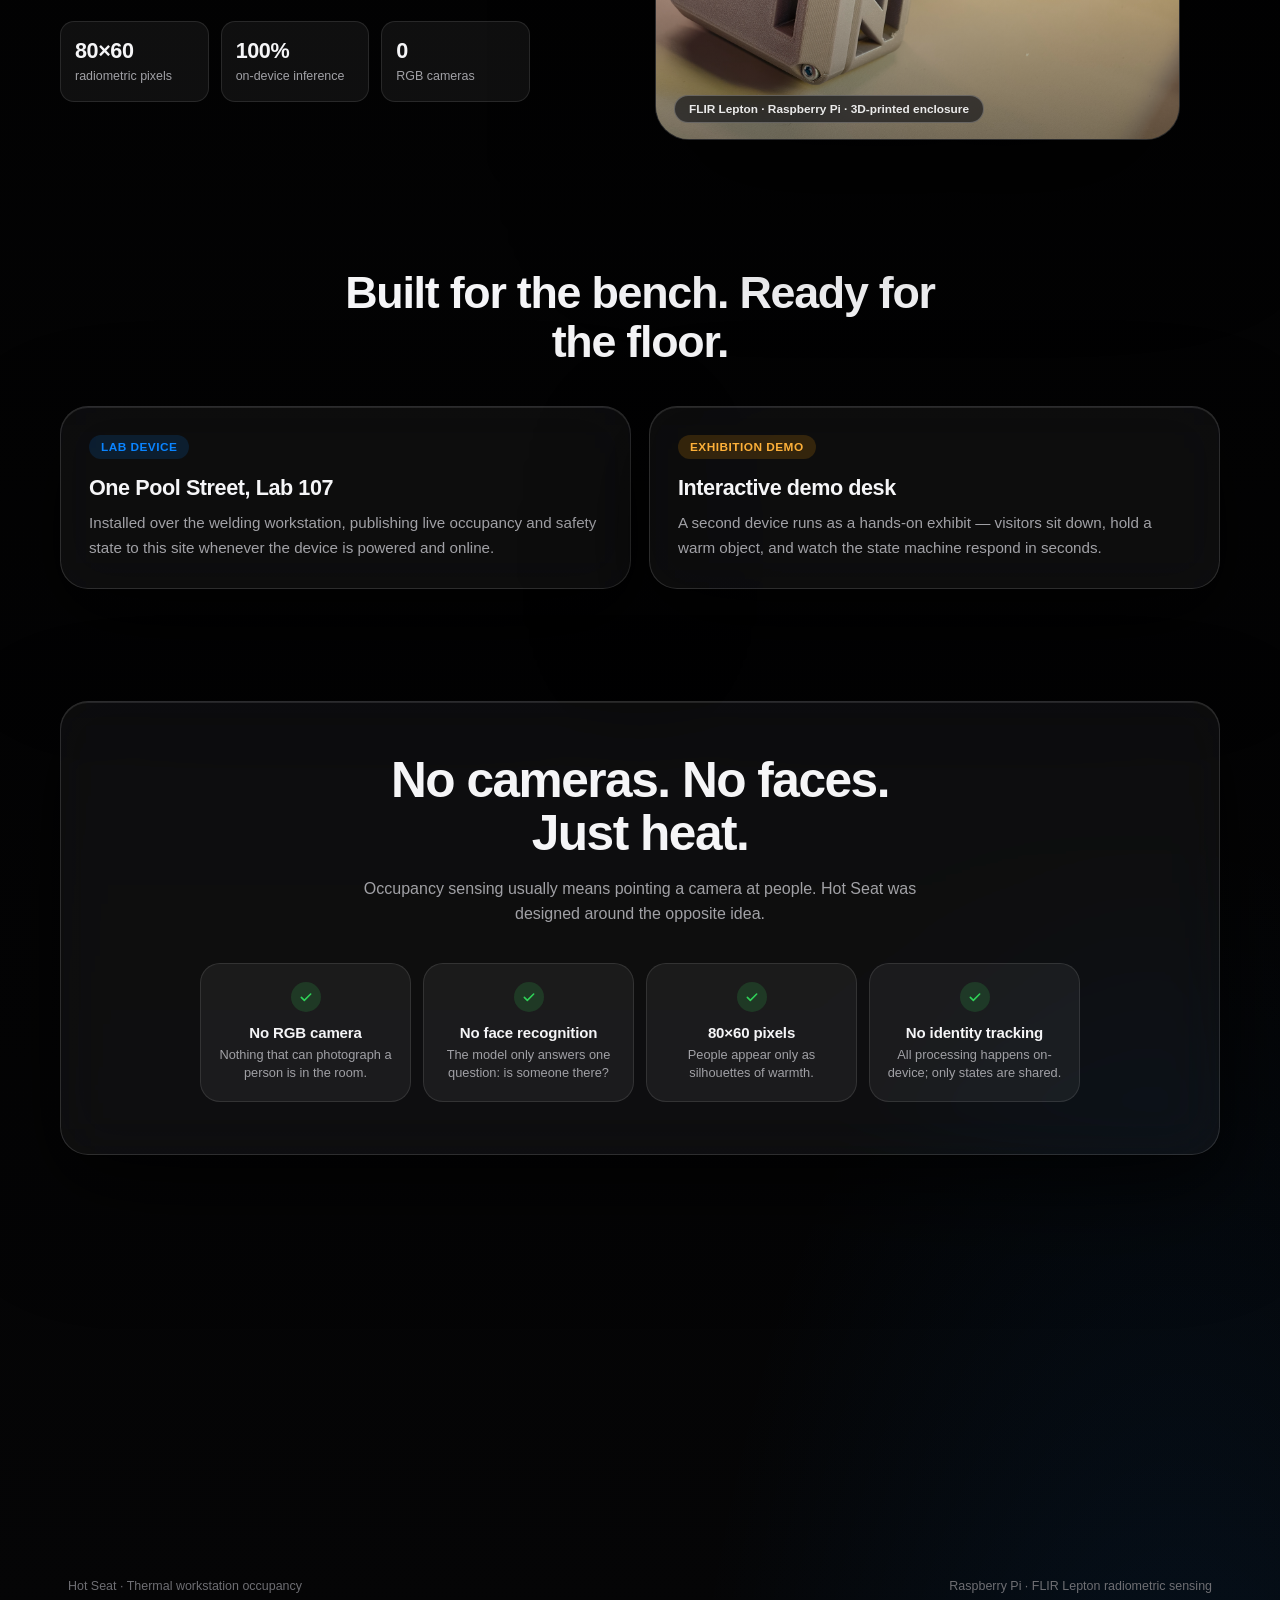
==== commit 7b305462: "Fix device image path on landing page" ====
--- a/index.html
+++ b/index.html
@@ -1208,7 +1208,7 @@
           </div>
 
           <figure class="device-photo reveal reveal-delay-1">
-            <img src="assets/hot-seat-device.jpg" alt="Hot Seat thermal monitor in its 3D-printed enclosure" />
+            <img src="/assets/hot-seat-device.jpg" alt="Hot Seat thermal monitor in its 3D-printed enclosure" />
             <figcaption class="device-caption">FLIR Lepton · Raspberry Pi · 3D-printed enclosure</figcaption>
           </figure>
         </div>
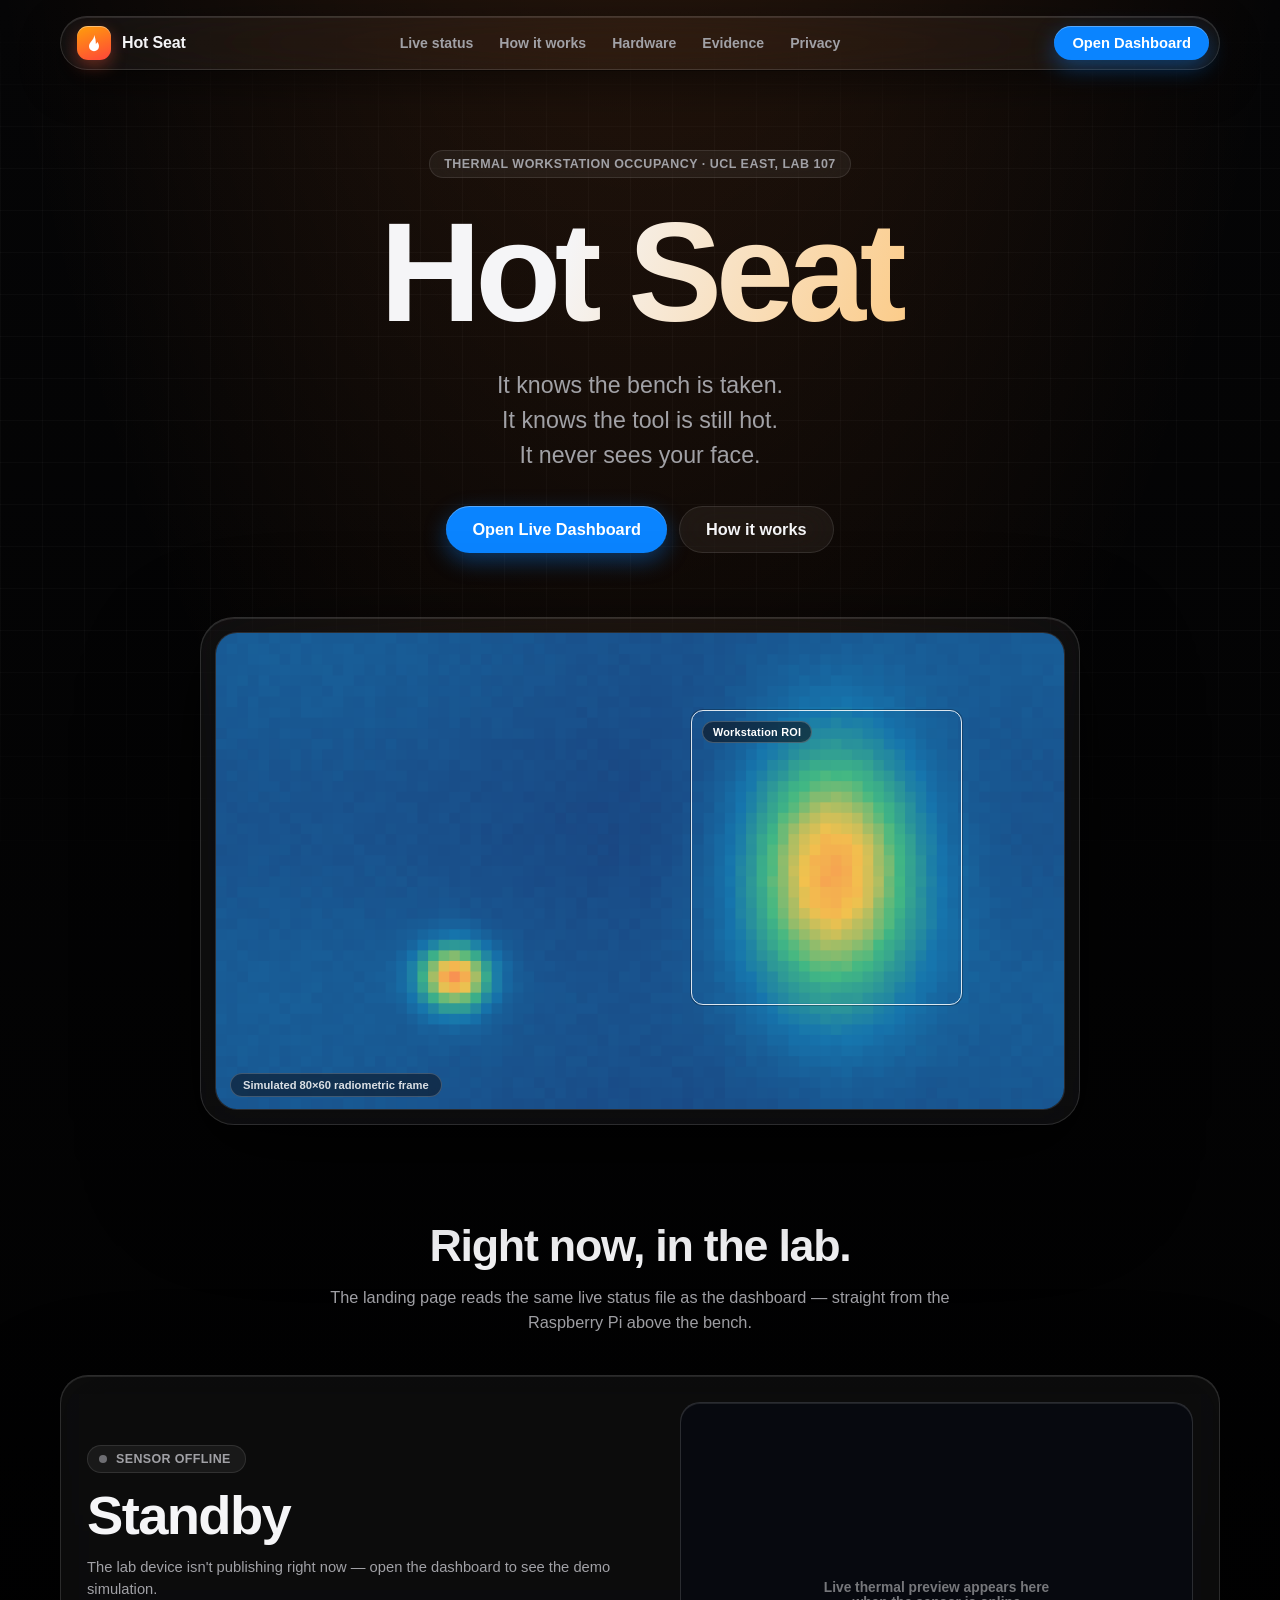
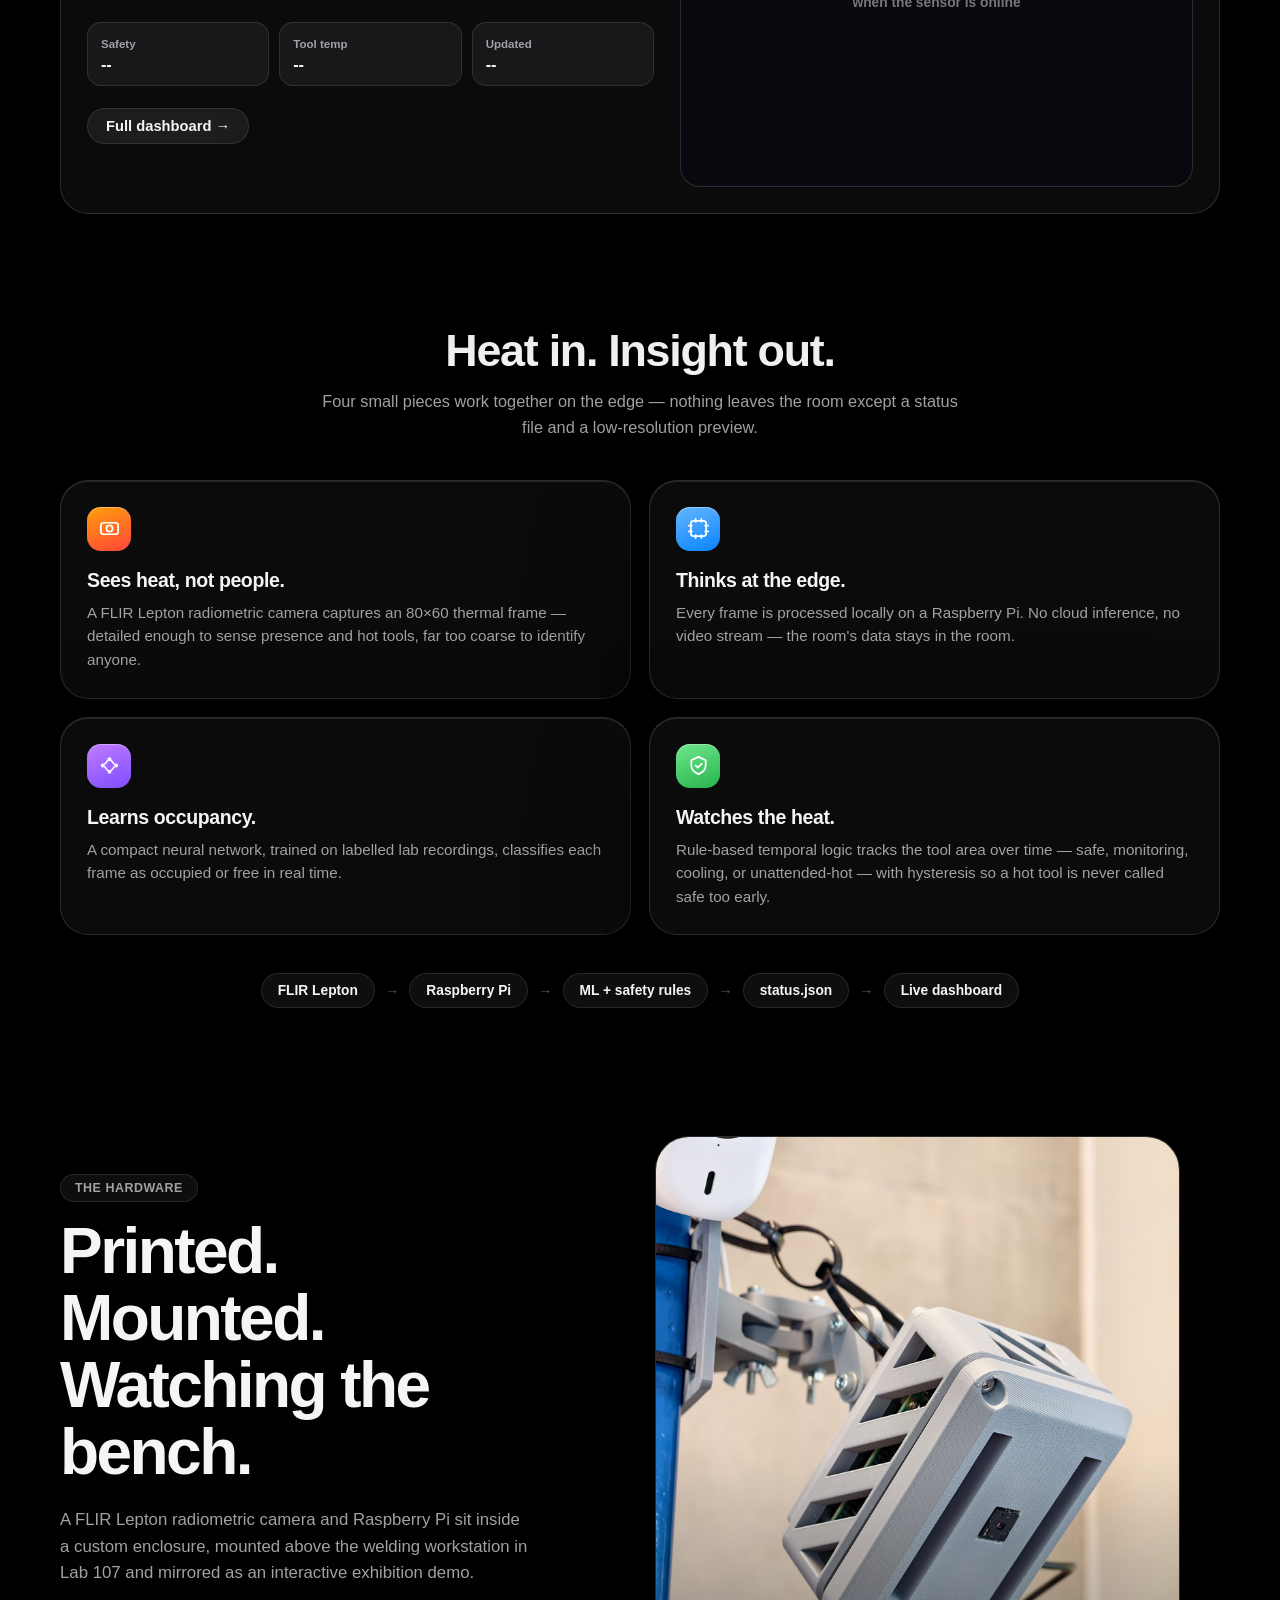
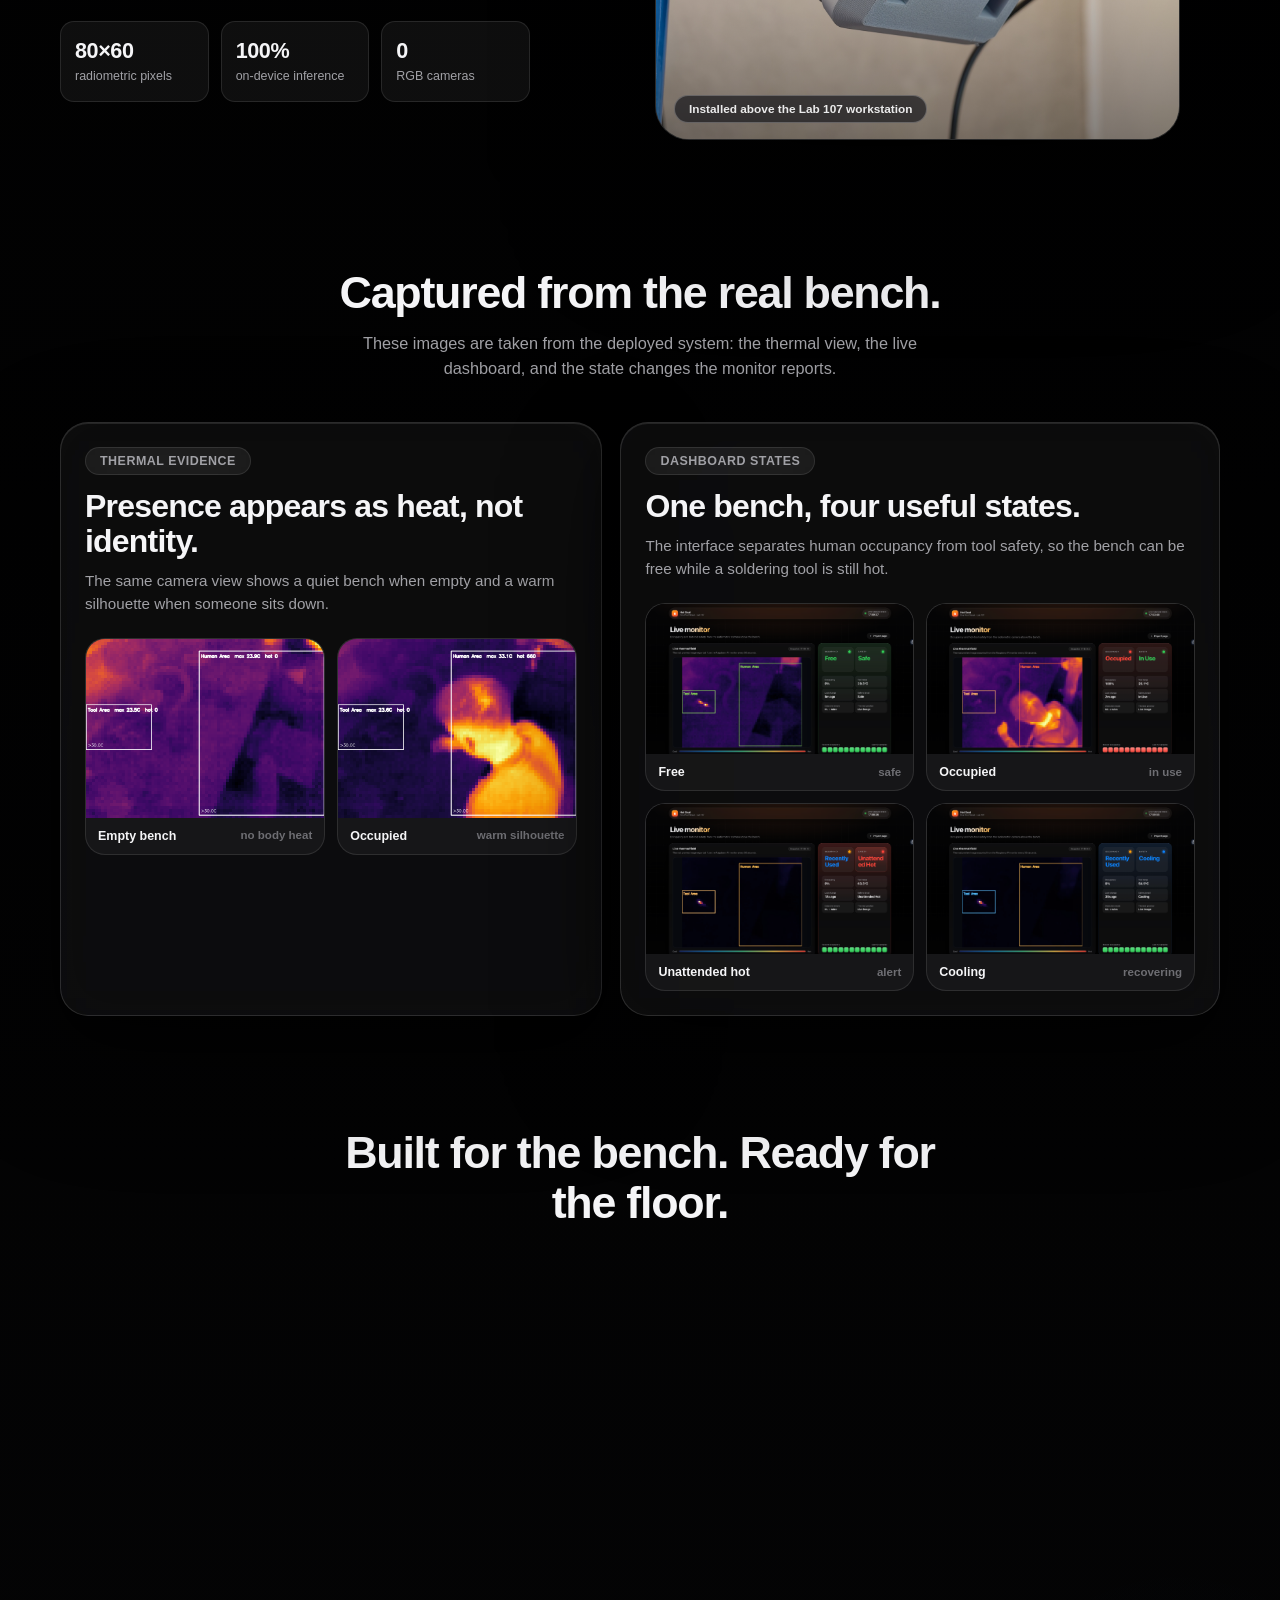
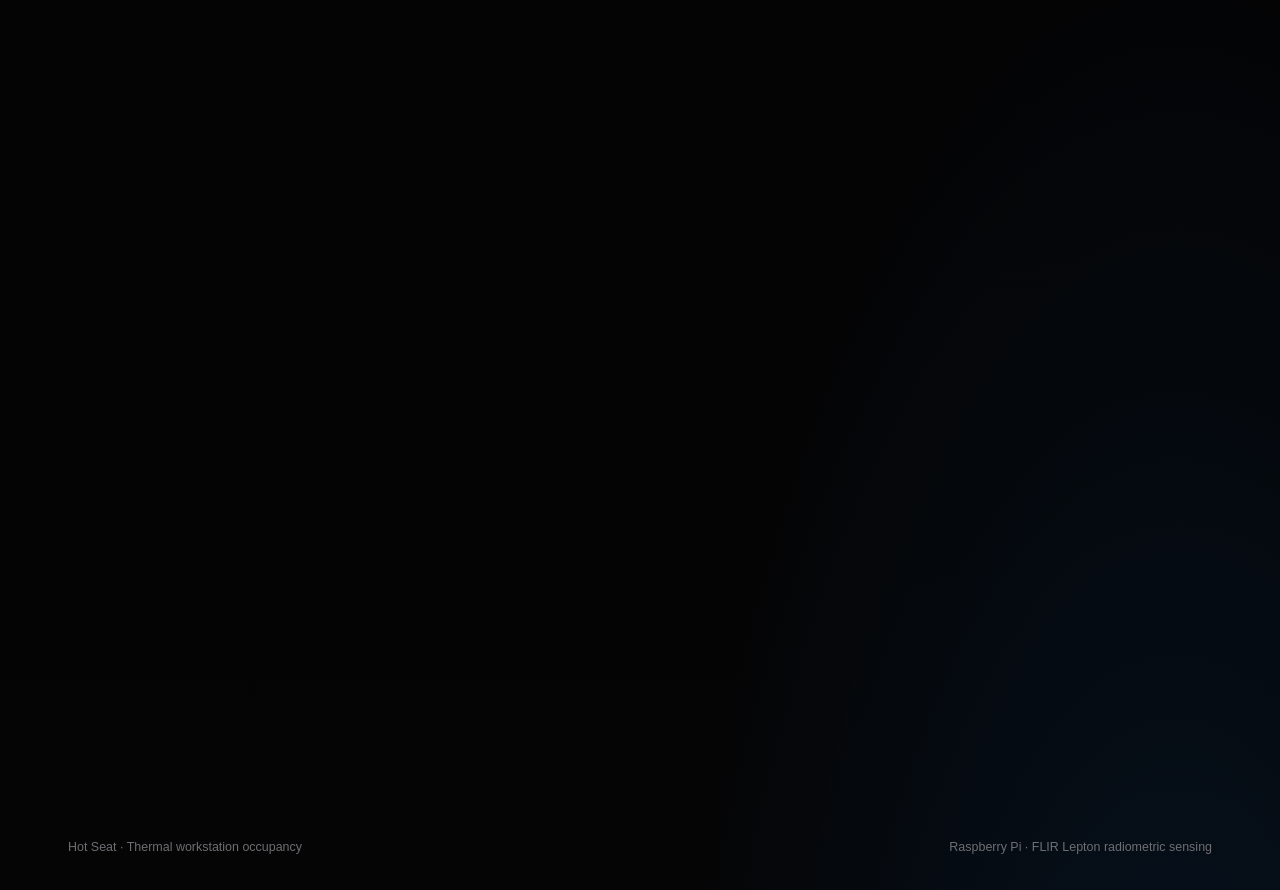
==== commit 383eb47a: "Add real deployment evidence to landing page" ====
--- a/index.html
+++ b/index.html
@@ -187,7 +187,7 @@
       }
 
       .nav-links a {
-        padding: 7px 13px;
+        padding: 7px 11px;
         border-radius: 999px;
         color: var(--muted);
         font-size: 0.88rem;
@@ -726,6 +726,103 @@
         -webkit-backdrop-filter: blur(12px);
       }
 
+      /* --- Evidence ------------------------------------------------------------------ */
+
+      .evidence-showcase {
+        display: grid;
+        grid-template-columns: minmax(0, 0.95fr) minmax(0, 1.05fr);
+        gap: 18px;
+        align-items: stretch;
+      }
+
+      .evidence-panel {
+        padding: 24px;
+      }
+
+      .evidence-panel h3 {
+        margin-top: 14px;
+        font-size: clamp(1.5rem, 3vw, 2rem);
+        font-weight: 740;
+        letter-spacing: -0.025em;
+        line-height: 1.1;
+      }
+
+      .evidence-panel > p {
+        margin-top: 10px;
+        color: var(--muted);
+        font-size: 0.95rem;
+        line-height: 1.55;
+      }
+
+      .thermal-pair,
+      .state-grid {
+        display: grid;
+        gap: 12px;
+        margin-top: 22px;
+      }
+
+      .thermal-pair {
+        grid-template-columns: repeat(2, minmax(0, 1fr));
+      }
+
+      .state-grid {
+        grid-template-columns: repeat(2, minmax(0, 1fr));
+      }
+
+      .thermal-frame,
+      .state-shot {
+        overflow: hidden;
+        margin: 0;
+        border: 1px solid var(--hairline);
+        border-radius: var(--radius-md);
+        background: color-mix(in srgb, var(--tile) 88%, #000);
+        box-shadow: inset 0 1px 0 rgba(255, 255, 255, 0.07);
+      }
+
+      .thermal-frame img,
+      .state-shot img {
+        display: block;
+        width: 100%;
+        background: #05070d;
+      }
+
+      .thermal-frame img {
+        aspect-ratio: 4 / 3;
+        object-fit: cover;
+      }
+
+      .state-shot img {
+        aspect-ratio: 16 / 9;
+        object-fit: cover;
+        object-position: top center;
+      }
+
+      .thermal-frame figcaption,
+      .state-shot figcaption {
+        display: flex;
+        align-items: center;
+        justify-content: space-between;
+        gap: 10px;
+        padding: 10px 12px;
+        color: var(--muted);
+        font-size: 0.78rem;
+        font-weight: 650;
+        line-height: 1.3;
+      }
+
+      .state-shot figcaption strong,
+      .thermal-frame figcaption strong {
+        color: var(--text);
+        font-weight: 720;
+      }
+
+      .state-shot figcaption span,
+      .thermal-frame figcaption span {
+        color: var(--soft);
+        font-size: 0.72rem;
+        white-space: nowrap;
+      }
+
       /* --- Deployment ------------------------------------------------------------------ */
 
       .deploy-grid {
@@ -953,6 +1050,7 @@
         .live-card,
         .feature-grid,
         .hardware-showcase,
+        .evidence-showcase,
         .deploy-grid {
           grid-template-columns: 1fr;
         }
@@ -980,6 +1078,11 @@
         }
 
         .hardware-stats {
+          grid-template-columns: 1fr;
+        }
+
+        .thermal-pair,
+        .state-grid {
           grid-template-columns: 1fr;
         }
 
@@ -1021,6 +1124,7 @@
           <a href="#live">Live status</a>
           <a href="#how">How it works</a>
           <a href="#hardware">Hardware</a>
+          <a href="#evidence">Evidence</a>
           <a href="#privacy">Privacy</a>
         </nav>
 
@@ -1208,9 +1312,69 @@
           </div>
 
           <figure class="device-photo reveal reveal-delay-1">
-            <img src="/assets/hot-seat-device.jpg" alt="Hot Seat thermal monitor in its 3D-printed enclosure" />
-            <figcaption class="device-caption">FLIR Lepton · Raspberry Pi · 3D-printed enclosure</figcaption>
+            <img src="/assets/device-installed.jpg" alt="Hot Seat thermal monitor installed above the Lab 107 workstation" />
+            <figcaption class="device-caption">Installed above the Lab 107 workstation</figcaption>
           </figure>
+        </div>
+      </section>
+
+      <section id="evidence" class="shell">
+        <div class="section-head reveal">
+          <h2>Captured from the real bench.</h2>
+          <p>
+            These images are taken from the deployed system: the thermal view,
+            the live dashboard, and the state changes the monitor reports.
+          </p>
+        </div>
+
+        <div class="evidence-showcase">
+          <article class="evidence-panel glass reveal">
+            <span class="eyebrow">Thermal evidence</span>
+            <h3>Presence appears as heat, not identity.</h3>
+            <p>
+              The same camera view shows a quiet bench when empty and a warm
+              silhouette when someone sits down.
+            </p>
+
+            <div class="thermal-pair">
+              <figure class="thermal-frame">
+                <img src="/assets/thermal-empty.png" alt="Thermal image of the empty monitored workstation" />
+                <figcaption><strong>Empty bench</strong><span>no body heat</span></figcaption>
+              </figure>
+              <figure class="thermal-frame">
+                <img src="/assets/thermal-occupied.png" alt="Thermal image of a person occupying the monitored workstation" />
+                <figcaption><strong>Occupied</strong><span>warm silhouette</span></figcaption>
+              </figure>
+            </div>
+          </article>
+
+          <article class="evidence-panel glass reveal reveal-delay-1">
+            <span class="eyebrow">Dashboard states</span>
+            <h3>One bench, four useful states.</h3>
+            <p>
+              The interface separates human occupancy from tool safety, so the
+              bench can be free while a soldering tool is still hot.
+            </p>
+
+            <div class="state-grid">
+              <figure class="state-shot">
+                <img src="/assets/state-free.png" alt="Dashboard showing Free and Safe state" />
+                <figcaption><strong>Free</strong><span>safe</span></figcaption>
+              </figure>
+              <figure class="state-shot">
+                <img src="/assets/state-occupied.png" alt="Dashboard showing Occupied and In Use state" />
+                <figcaption><strong>Occupied</strong><span>in use</span></figcaption>
+              </figure>
+              <figure class="state-shot">
+                <img src="/assets/state-unattended-hot.png" alt="Dashboard showing Recently Used and Unattended Hot state" />
+                <figcaption><strong>Unattended hot</strong><span>alert</span></figcaption>
+              </figure>
+              <figure class="state-shot">
+                <img src="/assets/state-cooling.png" alt="Dashboard showing Recently Used and Cooling state" />
+                <figcaption><strong>Cooling</strong><span>recovering</span></figcaption>
+              </figure>
+            </div>
+          </article>
         </div>
       </section>
 
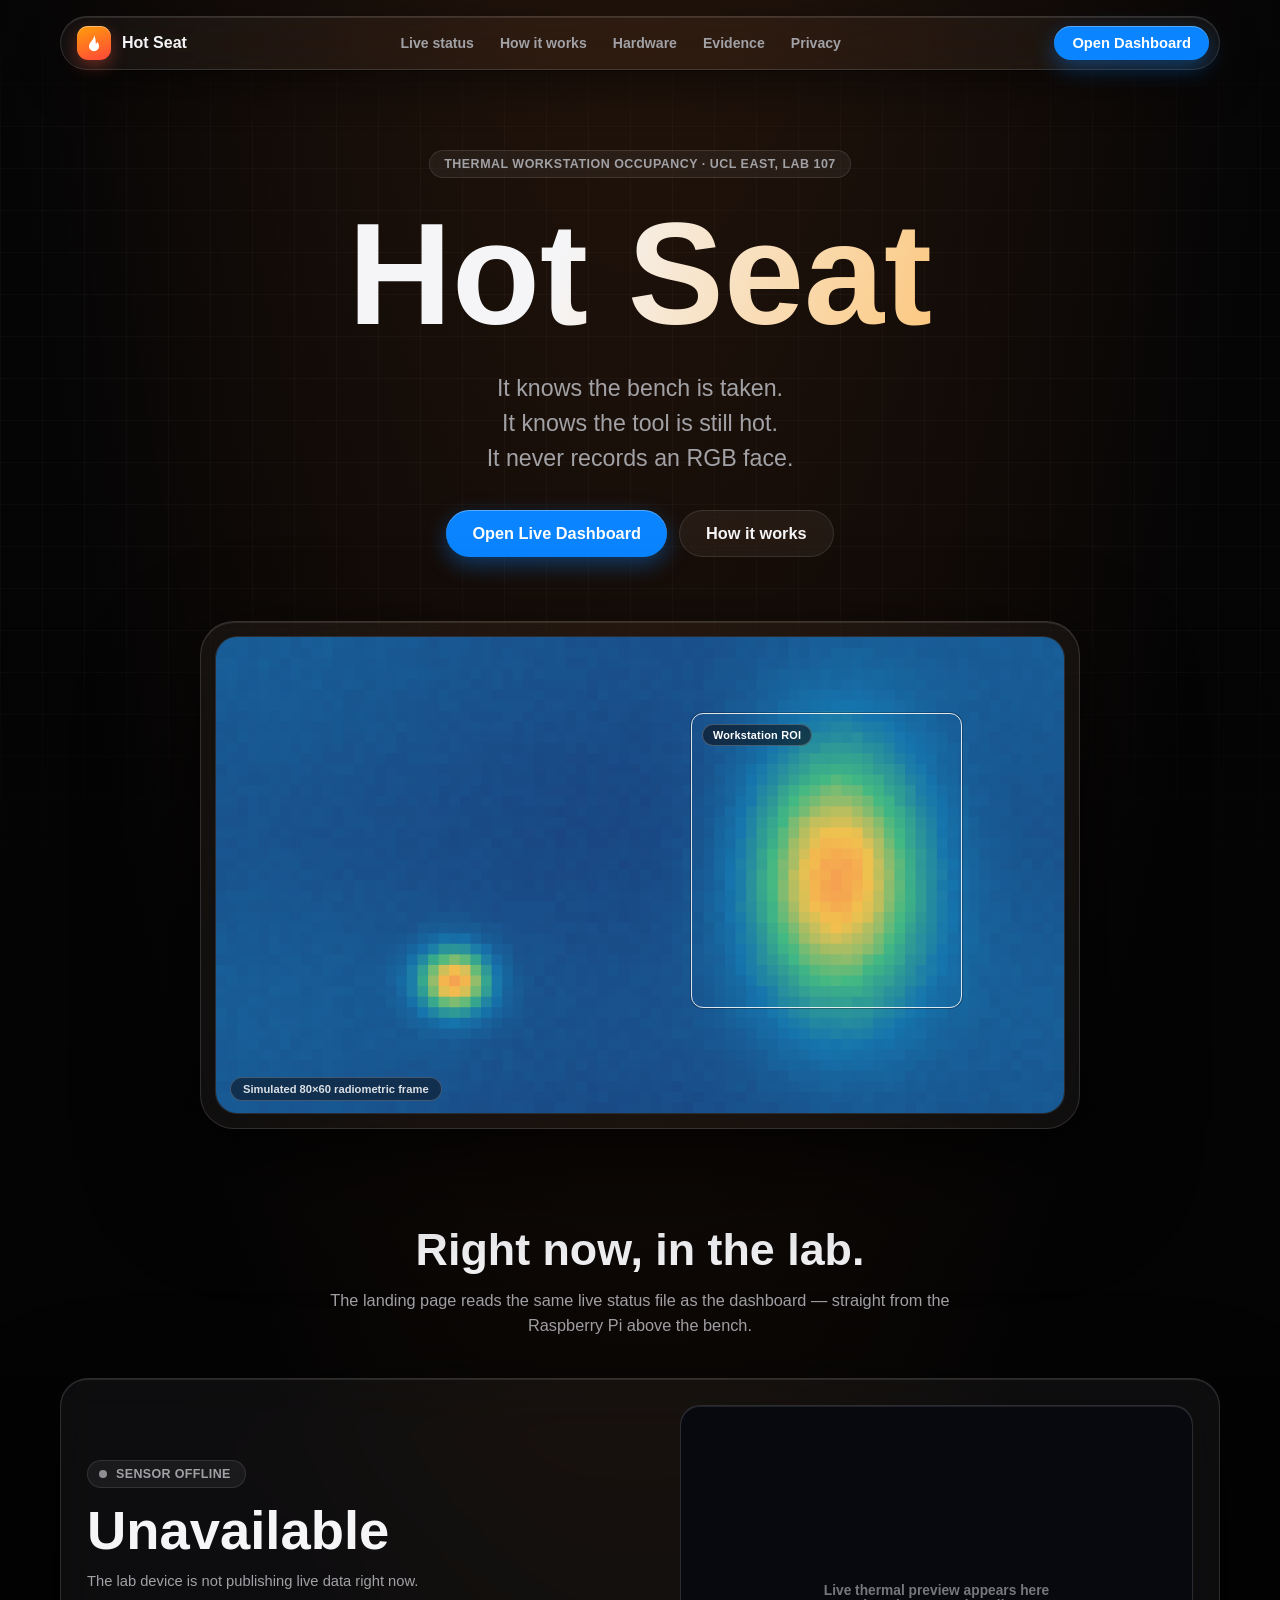
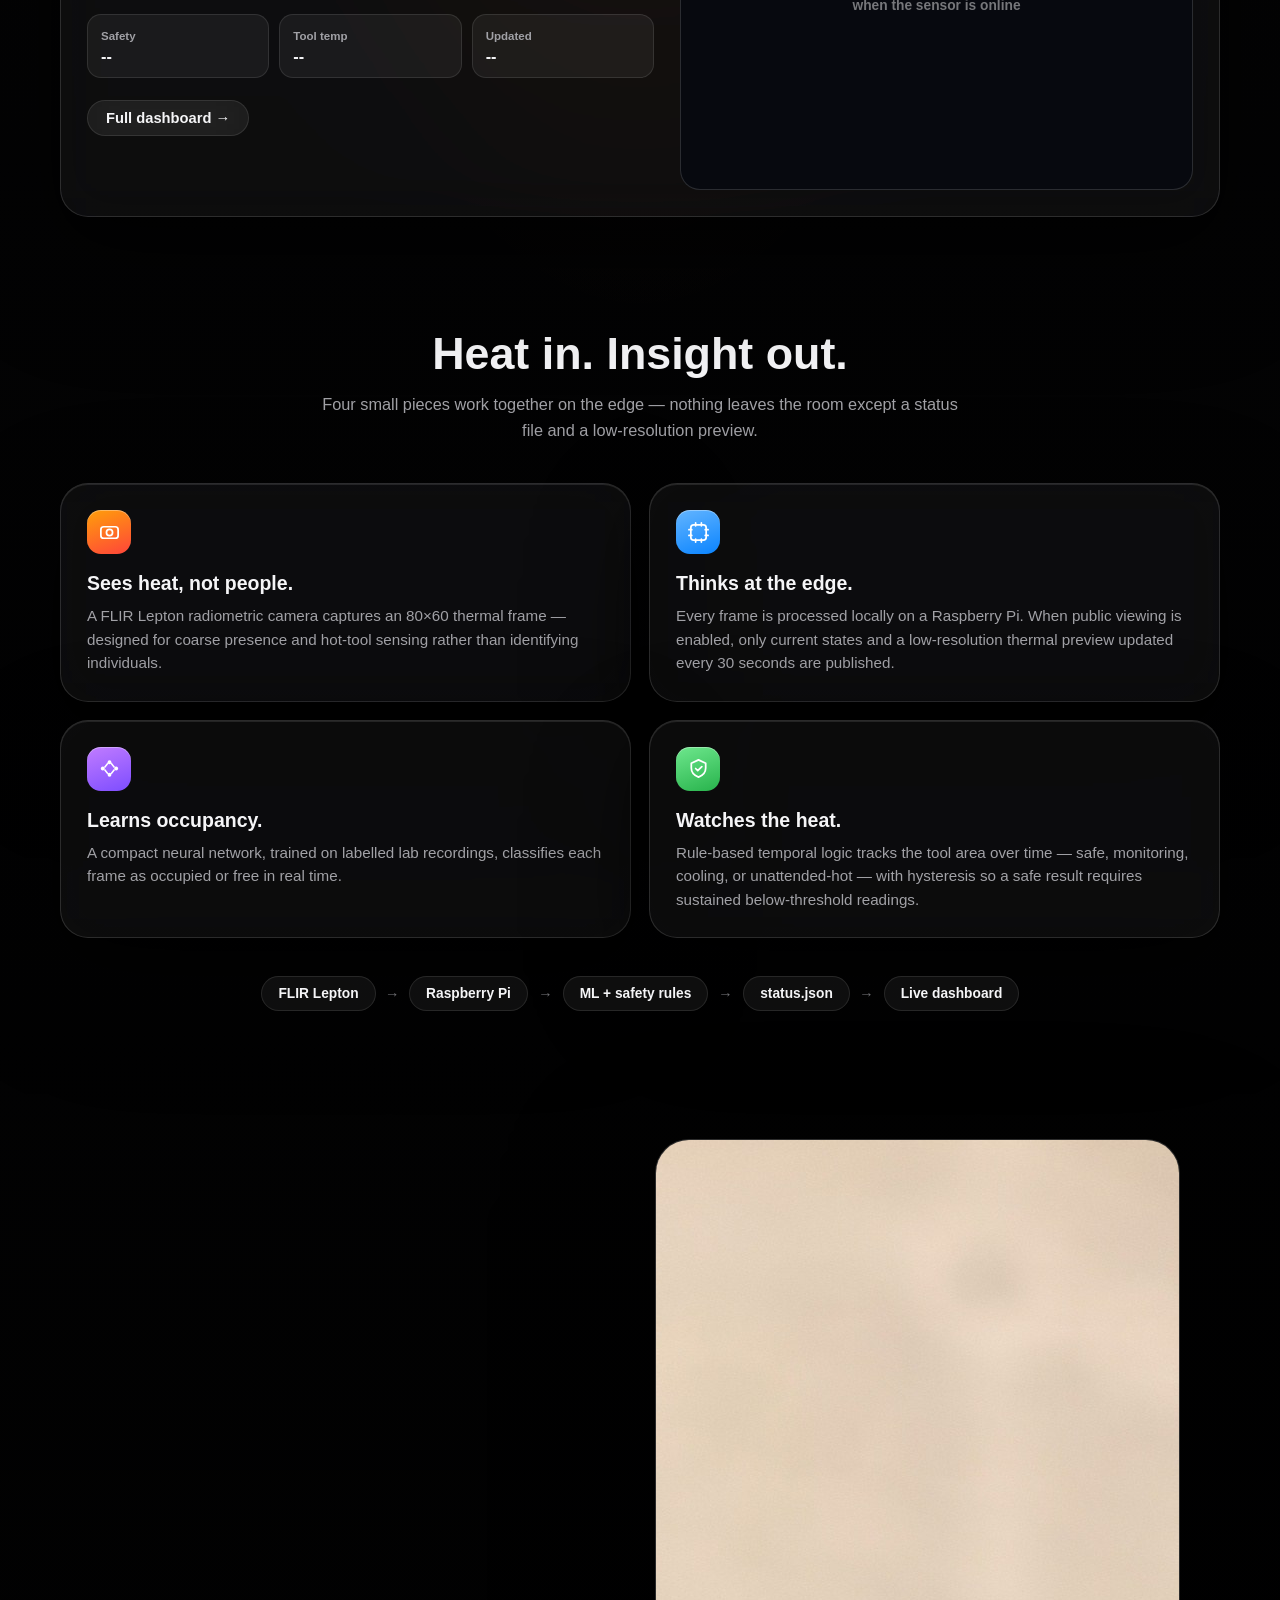
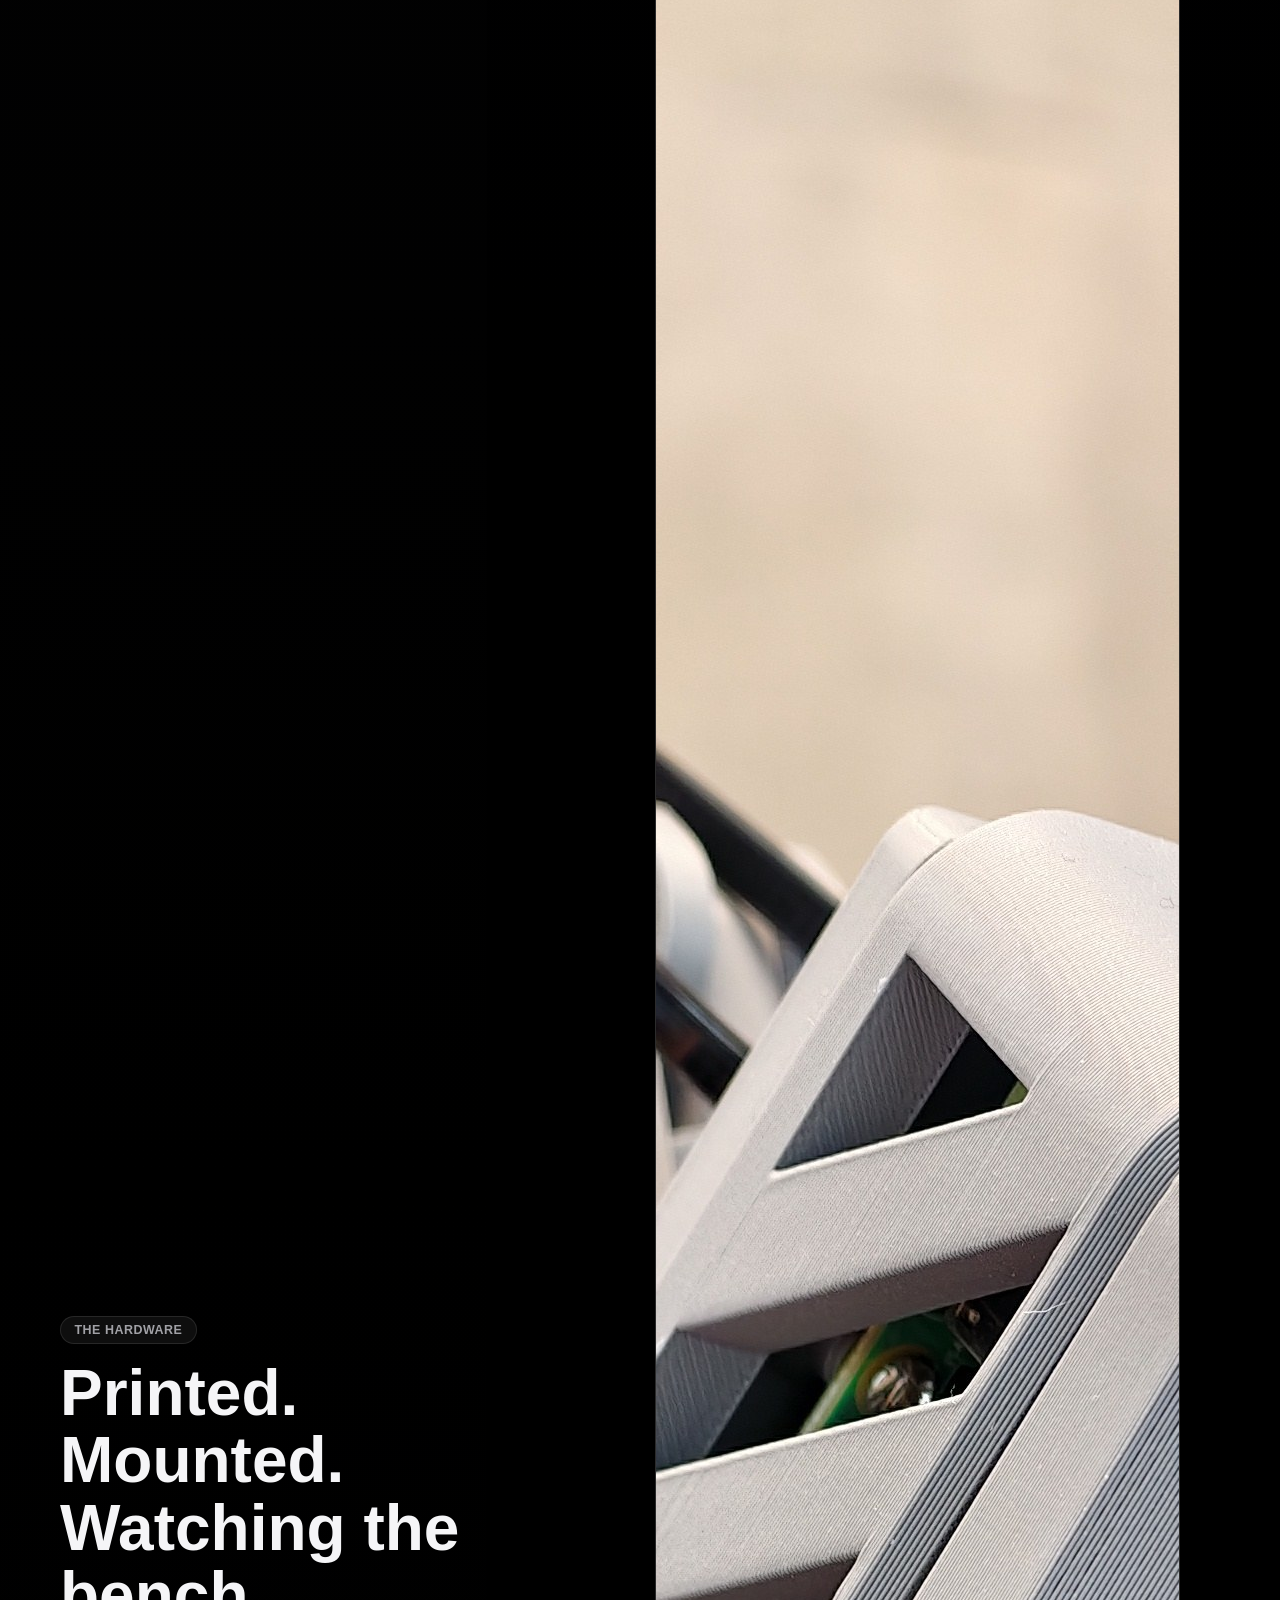
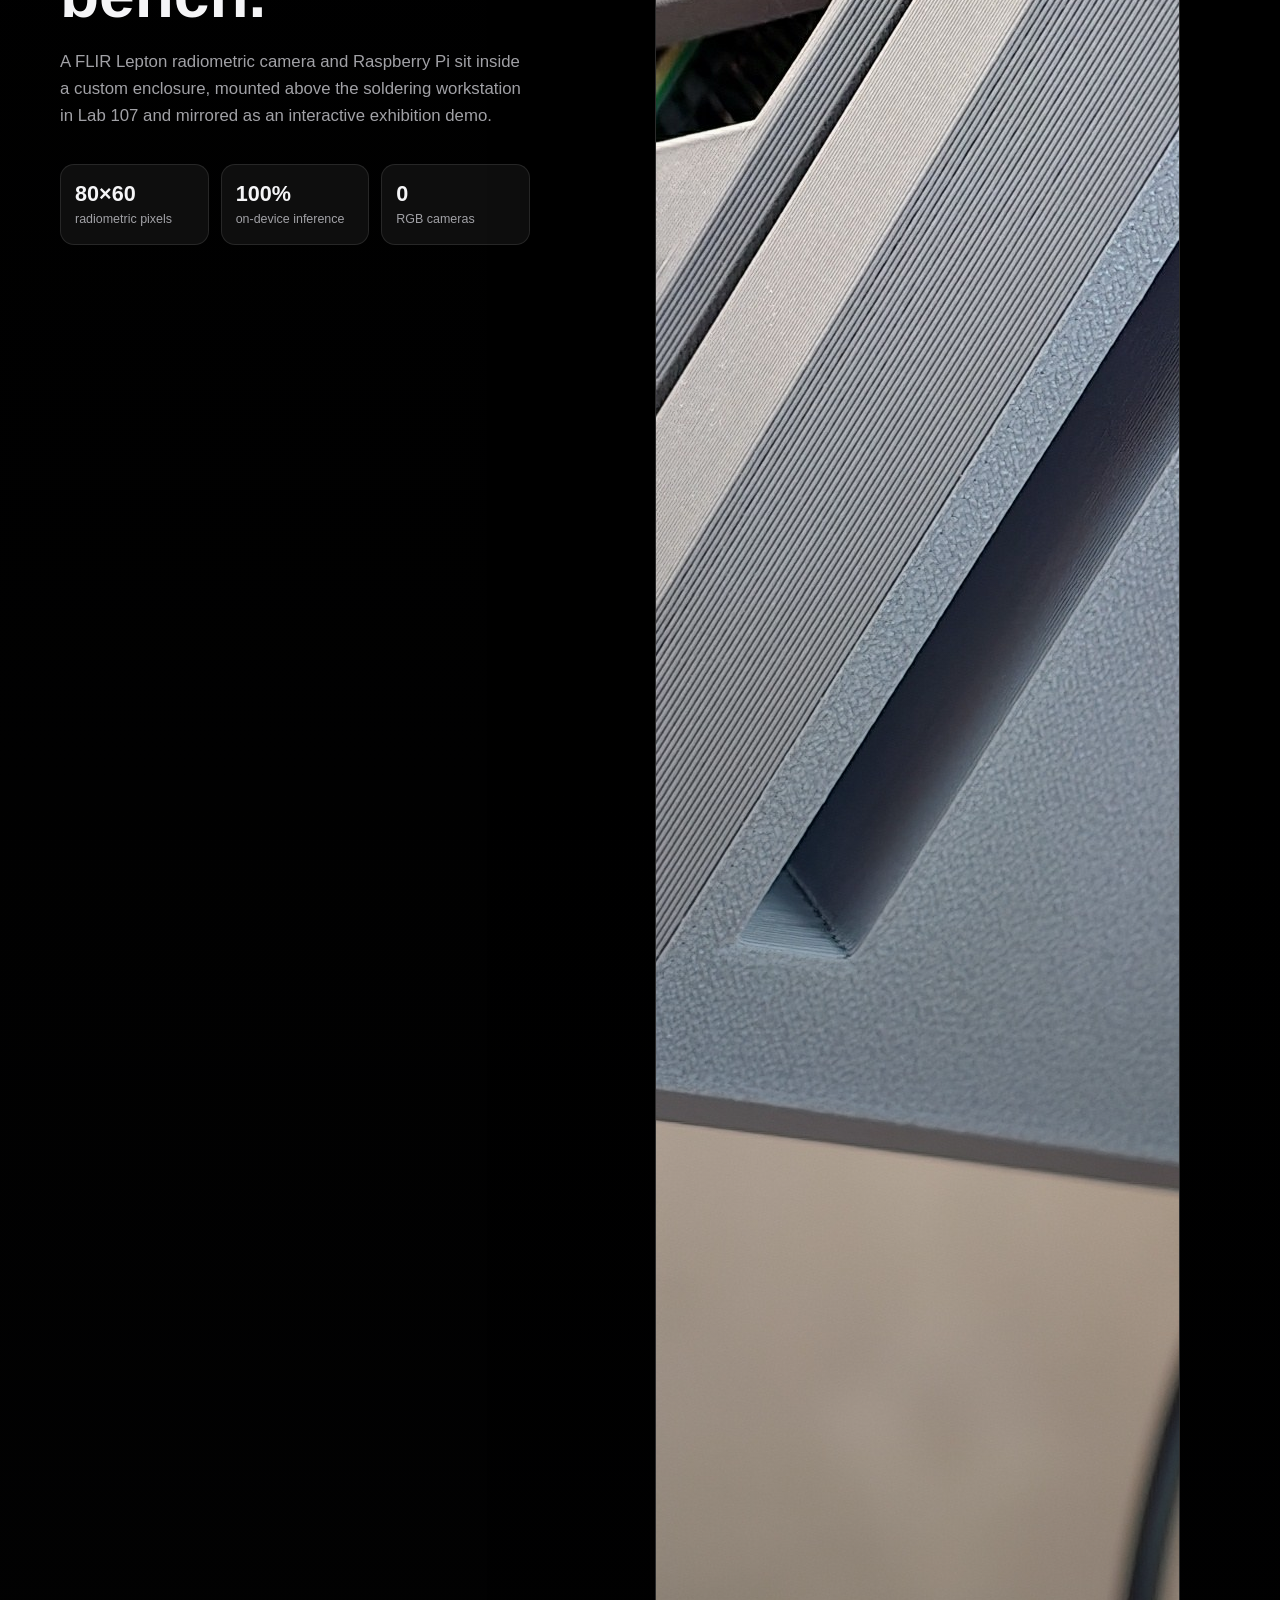
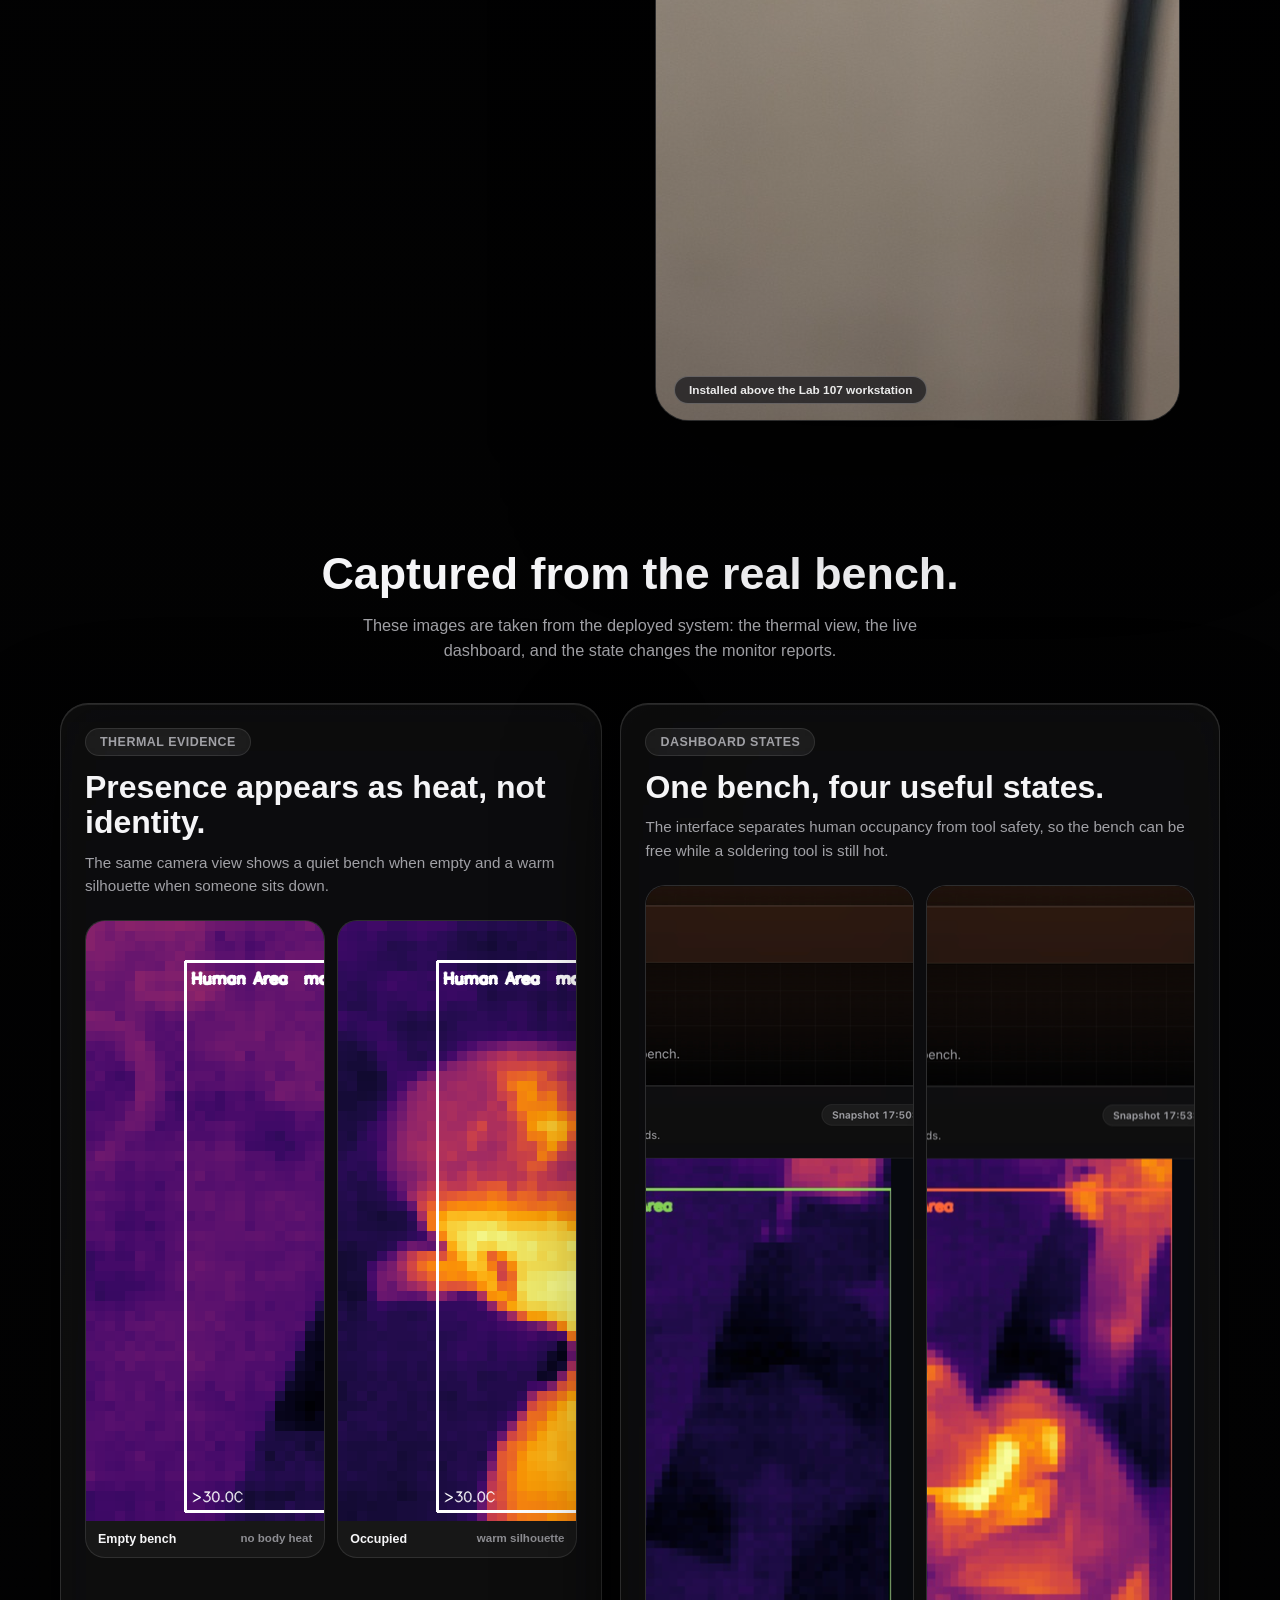
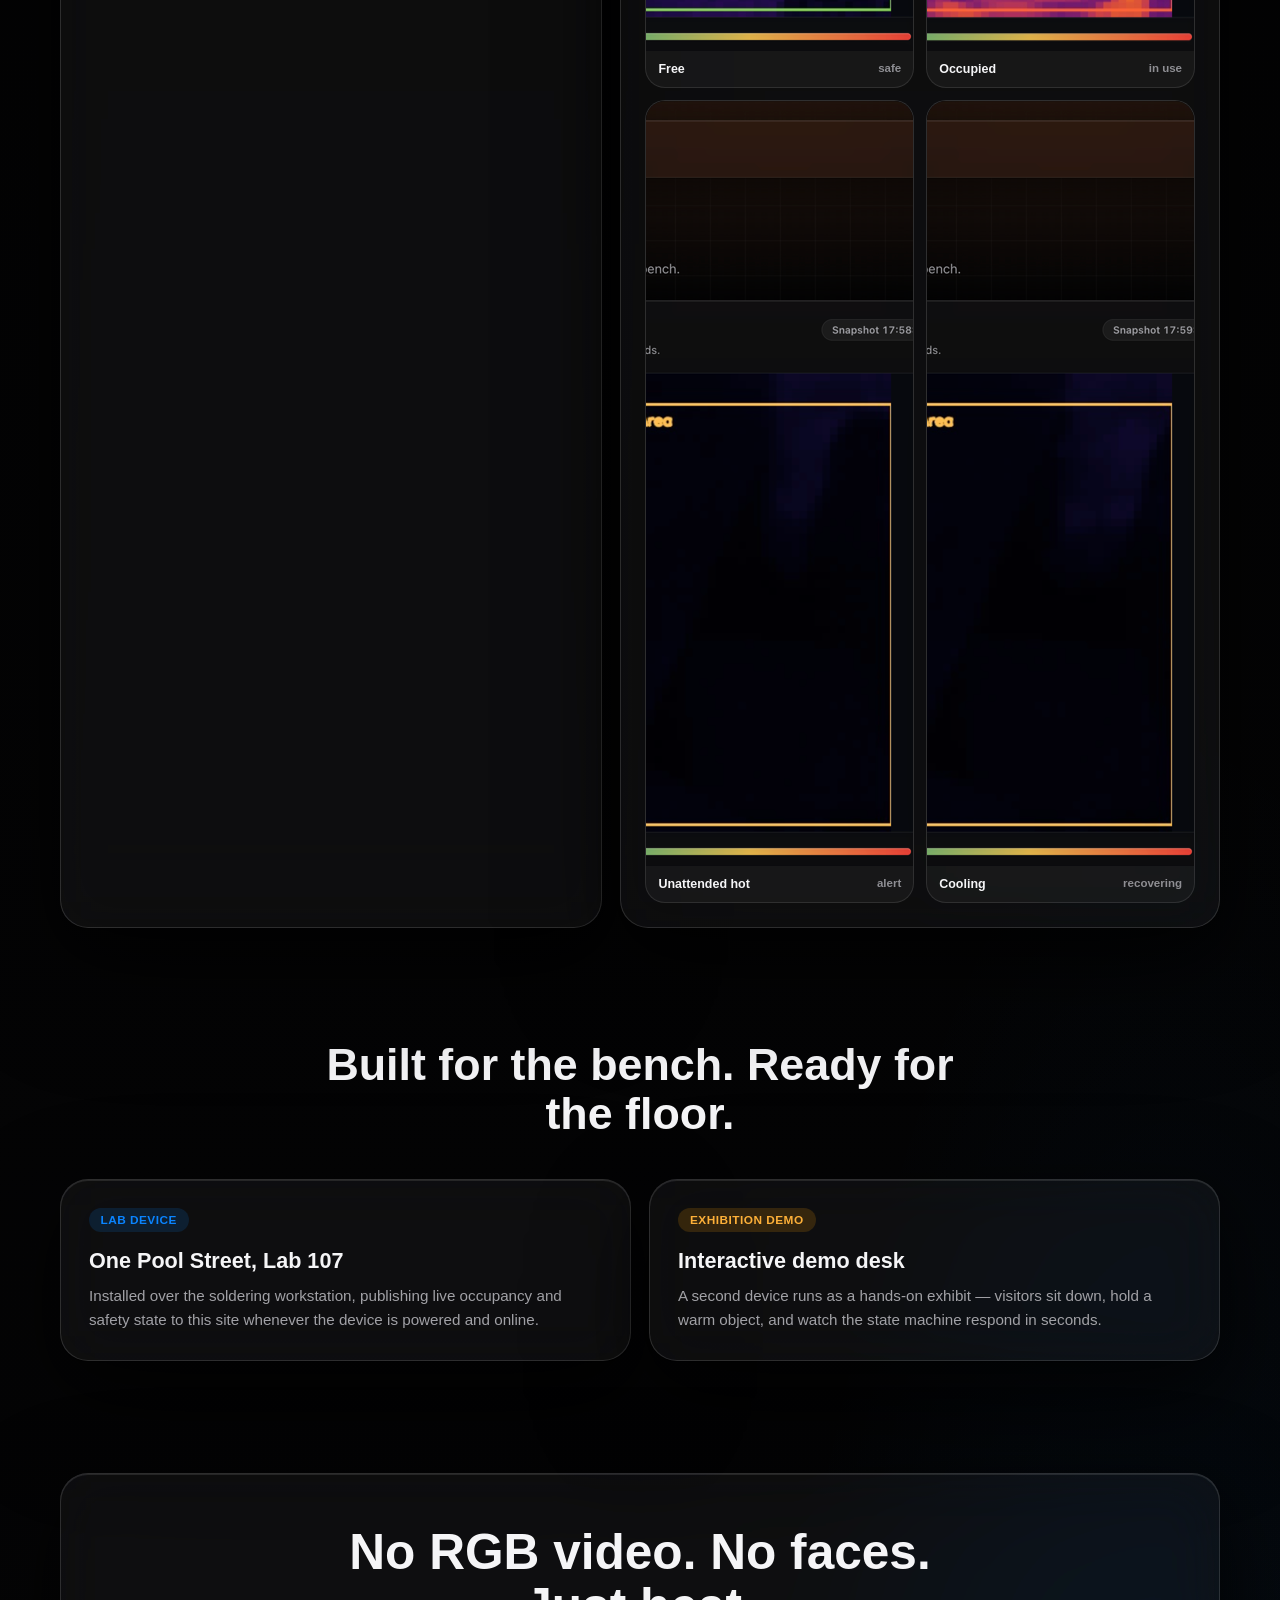
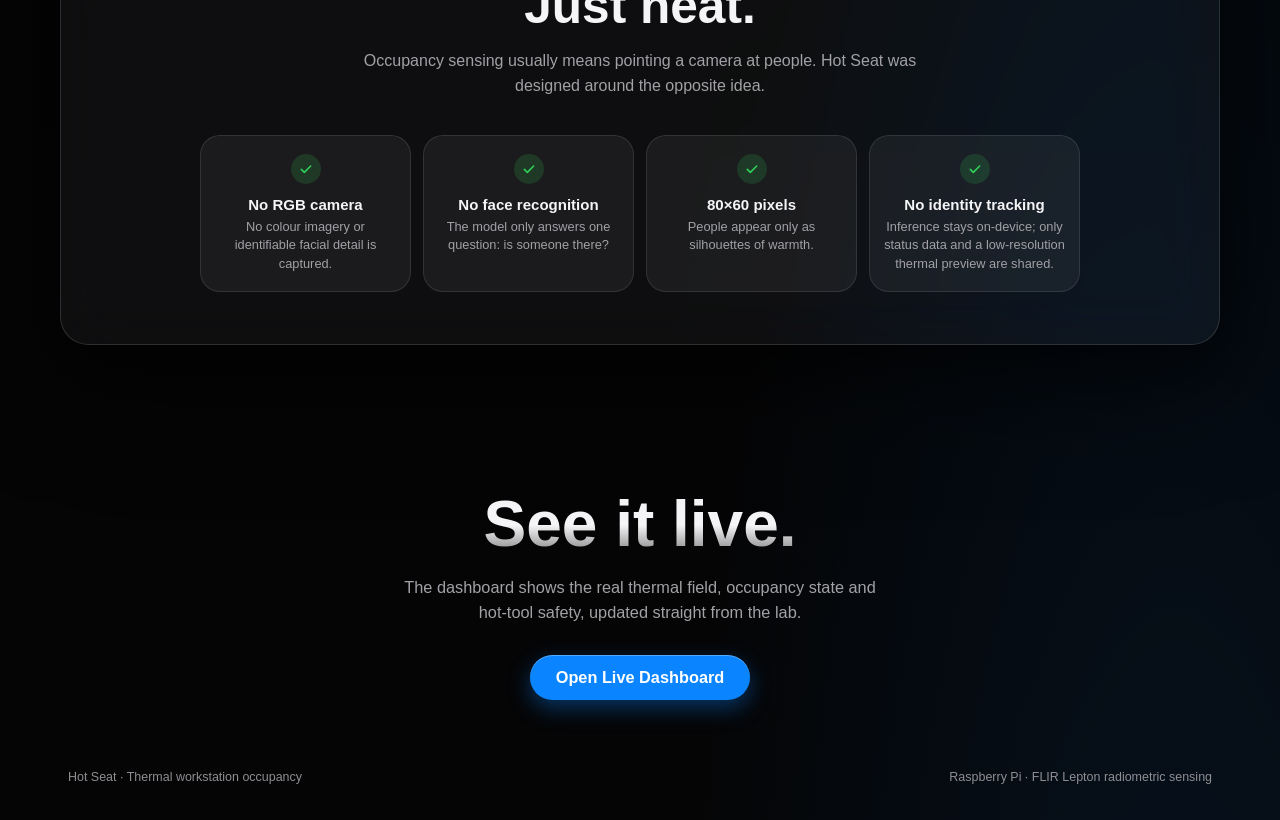
==== commit ae4fb5ae: "Harden deployment, validate live state, and finalise project documentation" ====
--- a/index.html
+++ b/index.html
@@ -6,7 +6,7 @@
     <title>Hot Seat — A privacy-friendly thermal workstation monitor</title>
     <meta
       name="description"
-      content="Hot Seat senses welding-workstation occupancy and hot-tool safety with a low-resolution thermal camera — no RGB video, no faces, all on-device."
+      content="Hot Seat senses soldering-workstation occupancy and hot-tool safety with a low-resolution thermal camera — no RGB video, no faces, all on-device."
     />
     <style>
       /* -----------------------------------------------------------------
@@ -19,7 +19,7 @@
         --page: #000;
         --text: #f5f5f7;
         --muted: #a1a1a6;
-        --soft: #6e6e73;
+        --soft: #8e8e93;
 
         --glass: rgba(255, 255, 255, 0.045);
         --glass-border: rgba(255, 255, 255, 0.13);
@@ -95,19 +95,6 @@
           linear-gradient(90deg, rgba(255, 255, 255, 0.026) 1px, transparent 1px);
         background-size: 42px 42px;
         mask-image: linear-gradient(to bottom, transparent, #000 16%, #000 70%, transparent);
-      }
-
-      .blob {
-        display: none;
-      }
-
-      @keyframes drift {
-        from {
-          transform: translate3d(0, 0, 0) scale(1);
-        }
-        to {
-          transform: translate3d(4vw, 3vh, 0) scale(1.08);
-        }
       }
 
       /* --- Glass primitive ---------------------------------------------- */
@@ -177,7 +164,7 @@
       .brand-name {
         font-size: 1rem;
         font-weight: 700;
-        letter-spacing: -0.01em;
+        letter-spacing: 0;
       }
 
       .nav-links {
@@ -269,9 +256,9 @@
 
       .hero h1 {
         margin: 26px auto 0;
-        font-size: clamp(4rem, 11vw, 9rem);
+        font-size: 9rem;
         font-weight: 800;
-        letter-spacing: -0.045em;
+        letter-spacing: 0;
         line-height: 0.98;
         background: linear-gradient(110deg, #f5f5f7 20%, #ffb54d 42%, #ff5f3a 55%, #f5f5f7 78%);
         background-size: 220% 100%;
@@ -285,7 +272,7 @@
         max-width: 620px;
         margin: 22px auto 0;
         color: var(--muted);
-        font-size: clamp(1.05rem, 2vw, 1.3rem);
+        font-size: 1.3rem;
         line-height: 1.55;
         font-weight: 480;
       }
@@ -294,7 +281,7 @@
         max-width: 560px;
         margin: 26px auto 0;
         color: var(--muted);
-        font-size: clamp(1.1rem, 2.2vw, 1.45rem);
+        font-size: 1.45rem;
         line-height: 1.5;
         font-weight: 480;
       }
@@ -389,9 +376,9 @@
       }
 
       .section-head h2 {
-        font-size: clamp(1.9rem, 4vw, 2.8rem);
+        font-size: 2.8rem;
         font-weight: 750;
-        letter-spacing: -0.028em;
+        letter-spacing: 0;
         line-height: 1.1;
       }
 
@@ -447,9 +434,9 @@
 
       #liveState {
         margin-top: 16px;
-        font-size: clamp(2.4rem, 5vw, 3.4rem);
+        font-size: 3.4rem;
         font-weight: 760;
-        letter-spacing: -0.03em;
+        letter-spacing: 0;
         line-height: 1;
         transition: color 260ms ease;
       }
@@ -499,7 +486,7 @@
         margin-top: 3px;
         font-size: 1.02rem;
         font-weight: 700;
-        letter-spacing: -0.01em;
+        letter-spacing: 0;
         font-variant-numeric: tabular-nums;
         overflow-wrap: anywhere;
       }
@@ -590,7 +577,7 @@
         margin-top: 18px;
         font-size: 1.22rem;
         font-weight: 720;
-        letter-spacing: -0.02em;
+        letter-spacing: 0;
       }
 
       .feature p {
@@ -639,9 +626,9 @@
 
       .hardware-copy h2 {
         margin-top: 16px;
-        font-size: clamp(2.4rem, 5vw, 4rem);
+        font-size: 4rem;
         font-weight: 780;
-        letter-spacing: -0.04em;
+        letter-spacing: 0;
         line-height: 1.05;
       }
 
@@ -673,7 +660,7 @@
         display: block;
         font-size: 1.35rem;
         font-weight: 760;
-        letter-spacing: -0.02em;
+        letter-spacing: 0;
       }
 
       .hardware-stat span {
@@ -741,9 +728,9 @@
 
       .evidence-panel h3 {
         margin-top: 14px;
-        font-size: clamp(1.5rem, 3vw, 2rem);
+        font-size: 2rem;
         font-weight: 740;
-        letter-spacing: -0.025em;
+        letter-spacing: 0;
         line-height: 1.1;
       }
 
@@ -859,7 +846,7 @@
         margin-top: 16px;
         font-size: 1.35rem;
         font-weight: 730;
-        letter-spacing: -0.02em;
+        letter-spacing: 0;
       }
 
       .deploy-card p {
@@ -877,9 +864,9 @@
       }
 
       .privacy-band h2 {
-        font-size: clamp(2rem, 4.6vw, 3.1rem);
+        font-size: 3.1rem;
         font-weight: 770;
-        letter-spacing: -0.03em;
+        letter-spacing: 0;
         line-height: 1.08;
       }
 
@@ -927,7 +914,7 @@
         margin-top: 12px;
         font-size: 0.94rem;
         font-weight: 680;
-        letter-spacing: -0.01em;
+        letter-spacing: 0;
       }
 
       .privacy-point span {
@@ -946,9 +933,9 @@
       }
 
       .cta-final h2 {
-        font-size: clamp(2.4rem, 6vw, 4rem);
+        font-size: 4rem;
         font-weight: 780;
-        letter-spacing: -0.033em;
+        letter-spacing: 0;
         line-height: 1.05;
         background: linear-gradient(180deg, var(--text) 50%, color-mix(in srgb, var(--text) 45%, transparent));
         -webkit-background-clip: text;
@@ -1032,8 +1019,11 @@
           scroll-behavior: auto;
         }
 
-        .blob,
         .live-dot.is-live {
+          animation: none;
+        }
+
+        .hero h1 {
           animation: none;
         }
 
@@ -1047,6 +1037,20 @@
       /* --- Responsive ---------------------------------------------------------------------- */
 
       @media (max-width: 900px) {
+        .hero h1 {
+          font-size: 6rem;
+        }
+
+        .section-head h2,
+        .privacy-band h2 {
+          font-size: 2.35rem;
+        }
+
+        .hardware-copy h2,
+        .cta-final h2 {
+          font-size: 3rem;
+        }
+
         .live-card,
         .feature-grid,
         .hardware-showcase,
@@ -1073,6 +1077,32 @@
           padding-top: 72px;
         }
 
+        .hero h1 {
+          font-size: 4rem;
+        }
+
+        .hero-kicker {
+          font-size: 1.1rem;
+        }
+
+        #liveState {
+          font-size: 2.6rem;
+        }
+
+        .section-head h2,
+        .privacy-band h2 {
+          font-size: 2rem;
+        }
+
+        .hardware-copy h2,
+        .cta-final h2 {
+          font-size: 2.4rem;
+        }
+
+        .evidence-panel h3 {
+          font-size: 1.5rem;
+        }
+
         .live-tiles {
           grid-template-columns: 1fr;
         }
@@ -1100,11 +1130,7 @@
     </style>
   </head>
   <body>
-    <div class="ambient" aria-hidden="true">
-      <span class="blob blob-a"></span>
-      <span class="blob blob-b"></span>
-      <span class="blob blob-c"></span>
-    </div>
+    <div class="ambient" aria-hidden="true"></div>
 
     <div class="shell navbar-wrap">
       <header class="navbar glass">
@@ -1139,7 +1165,7 @@
         <p class="hero-kicker reveal is-in reveal-delay-1">
           It knows the bench is taken.<br />
           It knows the tool is still hot.<br />
-          It never sees your face.
+          It never records an RGB face.
         </p>
         <div class="hero-cta reveal is-in reveal-delay-2">
           <a class="btn btn-primary btn-large" href="/dashboard/live/">Open Live Dashboard</a>
@@ -1220,8 +1246,8 @@
             <h3>Sees heat, not people.</h3>
             <p>
               A FLIR Lepton radiometric camera captures an 80×60 thermal frame —
-              detailed enough to sense presence and hot tools, far too coarse to
-              identify anyone.
+              designed for coarse presence and hot-tool sensing rather than
+              identifying individuals.
             </p>
           </article>
 
@@ -1234,8 +1260,9 @@
             </span>
             <h3>Thinks at the edge.</h3>
             <p>
-              Every frame is processed locally on a Raspberry Pi. No cloud
-              inference, no video stream — the room's data stays in the room.
+              Every frame is processed locally on a Raspberry Pi. When public
+              viewing is enabled, only current states and a low-resolution thermal
+              preview updated every 30 seconds are published.
             </p>
           </article>
 
@@ -1267,7 +1294,7 @@
             <p>
               Rule-based temporal logic tracks the tool area over time —
               safe, monitoring, cooling, or unattended-hot — with hysteresis so a
-              hot tool is never called safe too early.
+              safe result requires sustained below-threshold readings.
             </p>
           </article>
         </div>
@@ -1292,7 +1319,7 @@
             <h2>Printed. Mounted.<br />Watching the bench.</h2>
             <p>
               A FLIR Lepton radiometric camera and Raspberry Pi sit inside a custom
-              enclosure, mounted above the welding workstation in Lab 107 and mirrored
+              enclosure, mounted above the soldering workstation in Lab 107 and mirrored
               as an interactive exhibition demo.
             </p>
             <div class="hardware-stats">
@@ -1312,7 +1339,7 @@
           </div>
 
           <figure class="device-photo reveal reveal-delay-1">
-            <img src="/assets/device-installed.jpg" alt="Hot Seat thermal monitor installed above the Lab 107 workstation" />
+            <img src="/assets/device-installed.jpg" alt="Hot Seat thermal monitor installed above the Lab 107 workstation" width="3072" height="4080" loading="lazy" decoding="async" />
             <figcaption class="device-caption">Installed above the Lab 107 workstation</figcaption>
           </figure>
         </div>
@@ -1338,11 +1365,11 @@
 
             <div class="thermal-pair">
               <figure class="thermal-frame">
-                <img src="/assets/thermal-empty.png" alt="Thermal image of the empty monitored workstation" />
+                <img src="/assets/thermal-empty.png" alt="Thermal image of the empty monitored workstation" width="800" height="600" loading="lazy" decoding="async" />
                 <figcaption><strong>Empty bench</strong><span>no body heat</span></figcaption>
               </figure>
               <figure class="thermal-frame">
-                <img src="/assets/thermal-occupied.png" alt="Thermal image of a person occupying the monitored workstation" />
+                <img src="/assets/thermal-occupied.png" alt="Thermal image of a person occupying the monitored workstation" width="800" height="600" loading="lazy" decoding="async" />
                 <figcaption><strong>Occupied</strong><span>warm silhouette</span></figcaption>
               </figure>
             </div>
@@ -1358,19 +1385,19 @@
 
             <div class="state-grid">
               <figure class="state-shot">
-                <img src="/assets/state-free.png" alt="Dashboard showing Free and Safe state" />
+                <img src="/assets/state-free.png" alt="Dashboard showing Free and Safe state" width="1400" height="765" loading="lazy" decoding="async" />
                 <figcaption><strong>Free</strong><span>safe</span></figcaption>
               </figure>
               <figure class="state-shot">
-                <img src="/assets/state-occupied.png" alt="Dashboard showing Occupied and In Use state" />
+                <img src="/assets/state-occupied.png" alt="Dashboard showing Occupied and In Use state" width="1400" height="765" loading="lazy" decoding="async" />
                 <figcaption><strong>Occupied</strong><span>in use</span></figcaption>
               </figure>
               <figure class="state-shot">
-                <img src="/assets/state-unattended-hot.png" alt="Dashboard showing Recently Used and Unattended Hot state" />
+                <img src="/assets/state-unattended-hot.png" alt="Dashboard showing Recently Used and Unattended Hot state" width="1400" height="765" loading="lazy" decoding="async" />
                 <figcaption><strong>Unattended hot</strong><span>alert</span></figcaption>
               </figure>
               <figure class="state-shot">
-                <img src="/assets/state-cooling.png" alt="Dashboard showing Recently Used and Cooling state" />
+                <img src="/assets/state-cooling.png" alt="Dashboard showing Recently Used and Cooling state" width="1400" height="765" loading="lazy" decoding="async" />
                 <figcaption><strong>Cooling</strong><span>recovering</span></figcaption>
               </figure>
             </div>
@@ -1388,7 +1415,7 @@
             <span class="deploy-tag tag-blue">Lab device</span>
             <h3>One Pool Street, Lab 107</h3>
             <p>
-              Installed over the welding workstation, publishing live occupancy
+              Installed over the soldering workstation, publishing live occupancy
               and safety state to this site whenever the device is powered and
               online.
             </p>
@@ -1408,7 +1435,7 @@
 
       <section id="privacy" class="shell">
         <div class="privacy-band glass reveal">
-          <h2>No cameras. No faces.<br />Just heat.</h2>
+          <h2>No RGB video. No faces.<br />Just heat.</h2>
           <p>
             Occupancy sensing usually means pointing a camera at people. Hot Seat
             was designed around the opposite idea.
@@ -1422,7 +1449,7 @@
                 </svg>
               </span>
               <strong>No RGB camera</strong>
-              <span>Nothing that can photograph a person is in the room.</span>
+              <span>No colour imagery or identifiable facial detail is captured.</span>
             </div>
             <div class="privacy-point reveal reveal-delay-1">
               <span class="check" aria-hidden="true">
@@ -1449,7 +1476,7 @@
                 </svg>
               </span>
               <strong>No identity tracking</strong>
-              <span>All processing happens on-device; only states are shared.</span>
+              <span>Inference stays on-device; only status data and a low-resolution thermal preview are shared.</span>
             </div>
           </div>
         </div>
@@ -1585,6 +1612,10 @@
       let liveConnected = false;
       let snapshotUrl = "/data/runtime/thermal_view.jpg";
       let lastSnapshotAt = 0;
+      let lastSnapshotTimestamp = null;
+      let pollInFlight = false;
+      const occupancyStates = new Set(["FREE", "OCCUPIED", "RECENTLY_USED"]);
+      const safetyStates = new Set(["SAFE", "IN_USE", "MONITORING", "COOLING", "UNATTENDED_HOT"]);
 
       function titleCaseState(value) {
         return String(value || "--")
@@ -1610,9 +1641,17 @@
       }
 
       function applyLive(payload) {
-        const occupancy = payload?.occupancy?.state || "FREE";
-        const safety = payload?.safety?.state || "SAFE";
-        const temp = payload?.safety?.tool_temperature_c ?? payload?.metrics?.tool_p95_c;
+        const statusTimestamp = Date.parse(payload?.timestamp || "");
+        if (!Number.isFinite(statusTimestamp)) {
+          throw new Error("Invalid sensor timestamp");
+        }
+        const occupancy = payload?.occupancy?.state;
+        const safety = payload?.safety?.state;
+        if (!occupancyStates.has(occupancy) || !safetyStates.has(safety)) {
+          throw new Error("Invalid live state payload");
+        }
+        const temp = Number(payload?.safety?.tool_temperature_c ?? payload?.metrics?.tool_p95_c);
+        const snapshotTimestamp = Date.parse(payload?.snapshot?.updated_at || "");
         snapshotUrl = normaliseRuntimeUrl(payload?.snapshot?.url, snapshotUrl);
 
         liveEls.state.textContent = titleCaseState(occupancy);
@@ -1621,24 +1660,28 @@
         liveEls.state.classList.toggle("is-recent", occupancy === "RECENTLY_USED");
 
         liveEls.safety.textContent = titleCaseState(safety);
-        liveEls.temp.textContent = Number.isFinite(temp) ? `${Number(temp).toFixed(1)}°C` : "--";
-        liveEls.updated.textContent = formatTime(new Date());
+        liveEls.temp.textContent = Number.isFinite(temp) ? `${temp.toFixed(1)}°C` : "--";
+        liveEls.updated.textContent = formatTime(new Date(statusTimestamp));
 
         liveEls.pill.textContent = "Live from Lab 107";
         liveEls.dot.classList.add("is-live");
         liveEls.note.textContent =
-          "Streaming from the Raspberry Pi monitor above the workstation.";
-
-        refreshSnapshot();
-      }
-
-      function setOffline() {
+          "Updated from the Raspberry Pi monitor above the workstation.";
+
+        if (Number.isFinite(snapshotTimestamp) && snapshotTimestamp !== lastSnapshotTimestamp) {
+          lastSnapshotTimestamp = snapshotTimestamp;
+          refreshSnapshot(true);
+        } else {
+          refreshSnapshot();
+        }
+      }
+
+      function setOffline(note = "The lab device is not publishing live data right now.") {
         liveEls.pill.textContent = "Sensor offline";
         liveEls.dot.classList.remove("is-live");
-        liveEls.state.textContent = "Standby";
+        liveEls.state.textContent = "Unavailable";
         liveEls.state.classList.remove("is-occupied", "is-free", "is-recent");
-        liveEls.note.textContent =
-          "The lab device isn't publishing right now — open the dashboard to see the demo simulation.";
+        liveEls.note.textContent = note;
         liveEls.safety.textContent = "--";
         liveEls.temp.textContent = "--";
         liveEls.updated.textContent = "--";
@@ -1646,14 +1689,16 @@
         liveEls.placeholder.style.display = "";
       }
 
-      function refreshSnapshot() {
+      function refreshSnapshot(force = false) {
+        if (!liveConnected) return;
         const now = Date.now();
-        if (now - lastSnapshotAt < 30000) return;
+        if (!force && now - lastSnapshotAt < 30000) return;
         lastSnapshotAt = now;
-        liveEls.snapshot.src = `${snapshotUrl}?ts=${now}`;
+        liveEls.snapshot.src = `${snapshotUrl}?ts=${lastSnapshotTimestamp || now}`;
       }
 
       liveEls.snapshot.addEventListener("load", () => {
+        if (!liveConnected) return;
         liveEls.snapshot.classList.add("is-visible");
         liveEls.placeholder.style.display = "none";
       });
@@ -1664,16 +1709,37 @@
       });
 
       async function pollLive() {
+        if (pollInFlight) return;
+        pollInFlight = true;
         try {
-          const response = await fetch(`/data/runtime/status.json?ts=${Date.now()}`, {
-            cache: "no-store",
-          });
-          if (!response.ok) throw new Error(`HTTP ${response.status}`);
-          applyLive(await response.json());
+          const cacheBust = Date.now();
+          const [statusResponse, healthResponse] = await Promise.all([
+            fetch(`/data/runtime/status.json?ts=${cacheBust}`, { cache: "no-store" }),
+            fetch(`/healthz?ts=${cacheBust}`, { cache: "no-store" }),
+          ]);
+          if (!statusResponse.ok || !healthResponse.ok) throw new Error("Live endpoint unavailable");
+
+          const [payload, health] = await Promise.all([
+            statusResponse.json(),
+            healthResponse.json(),
+          ]);
+          if (health?.sensor !== "fresh") {
+            liveConnected = false;
+            setOffline(
+              health?.sensor === "stale"
+                ? "The sensor feed has stopped updating; the page will reconnect automatically."
+                : "The lab device is not publishing live data right now.",
+            );
+            return;
+          }
+
           liveConnected = true;
+          applyLive(payload);
         } catch {
           liveConnected = false;
           setOffline();
+        } finally {
+          pollInFlight = false;
         }
       }
 
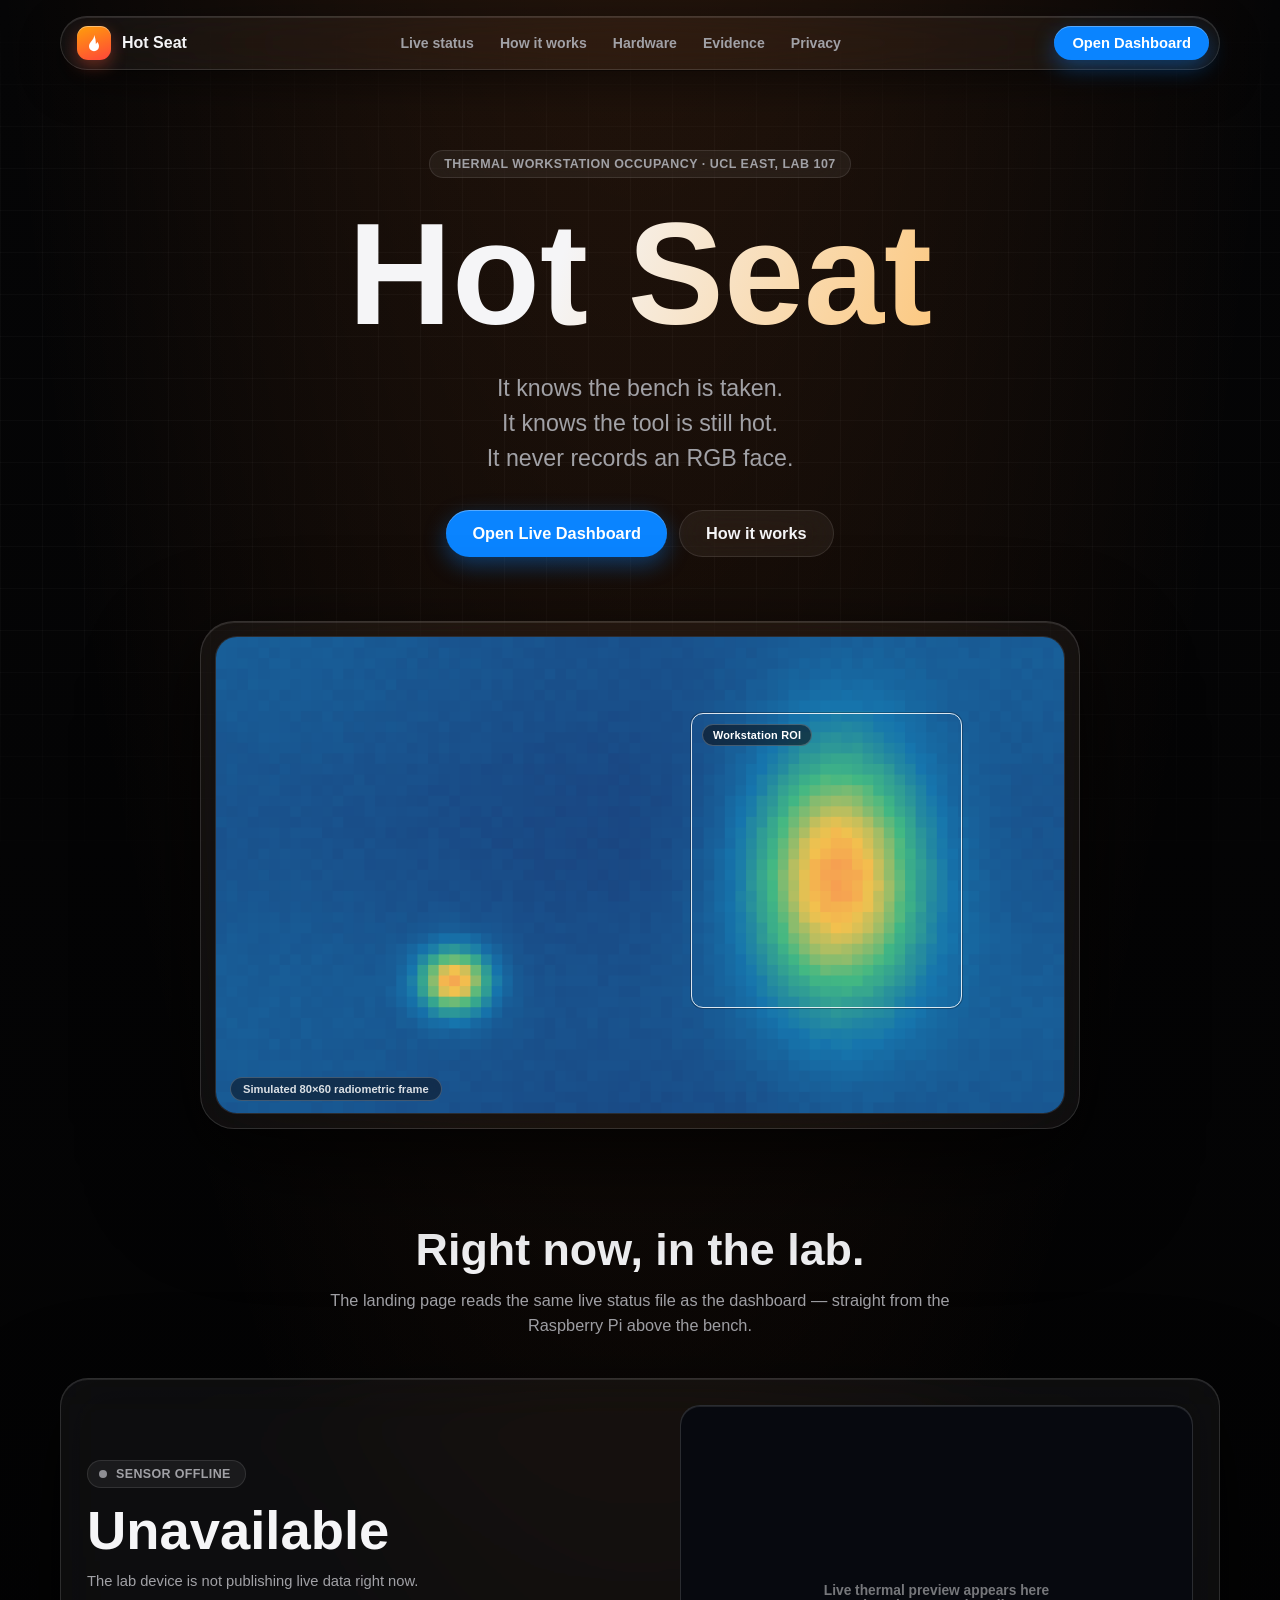
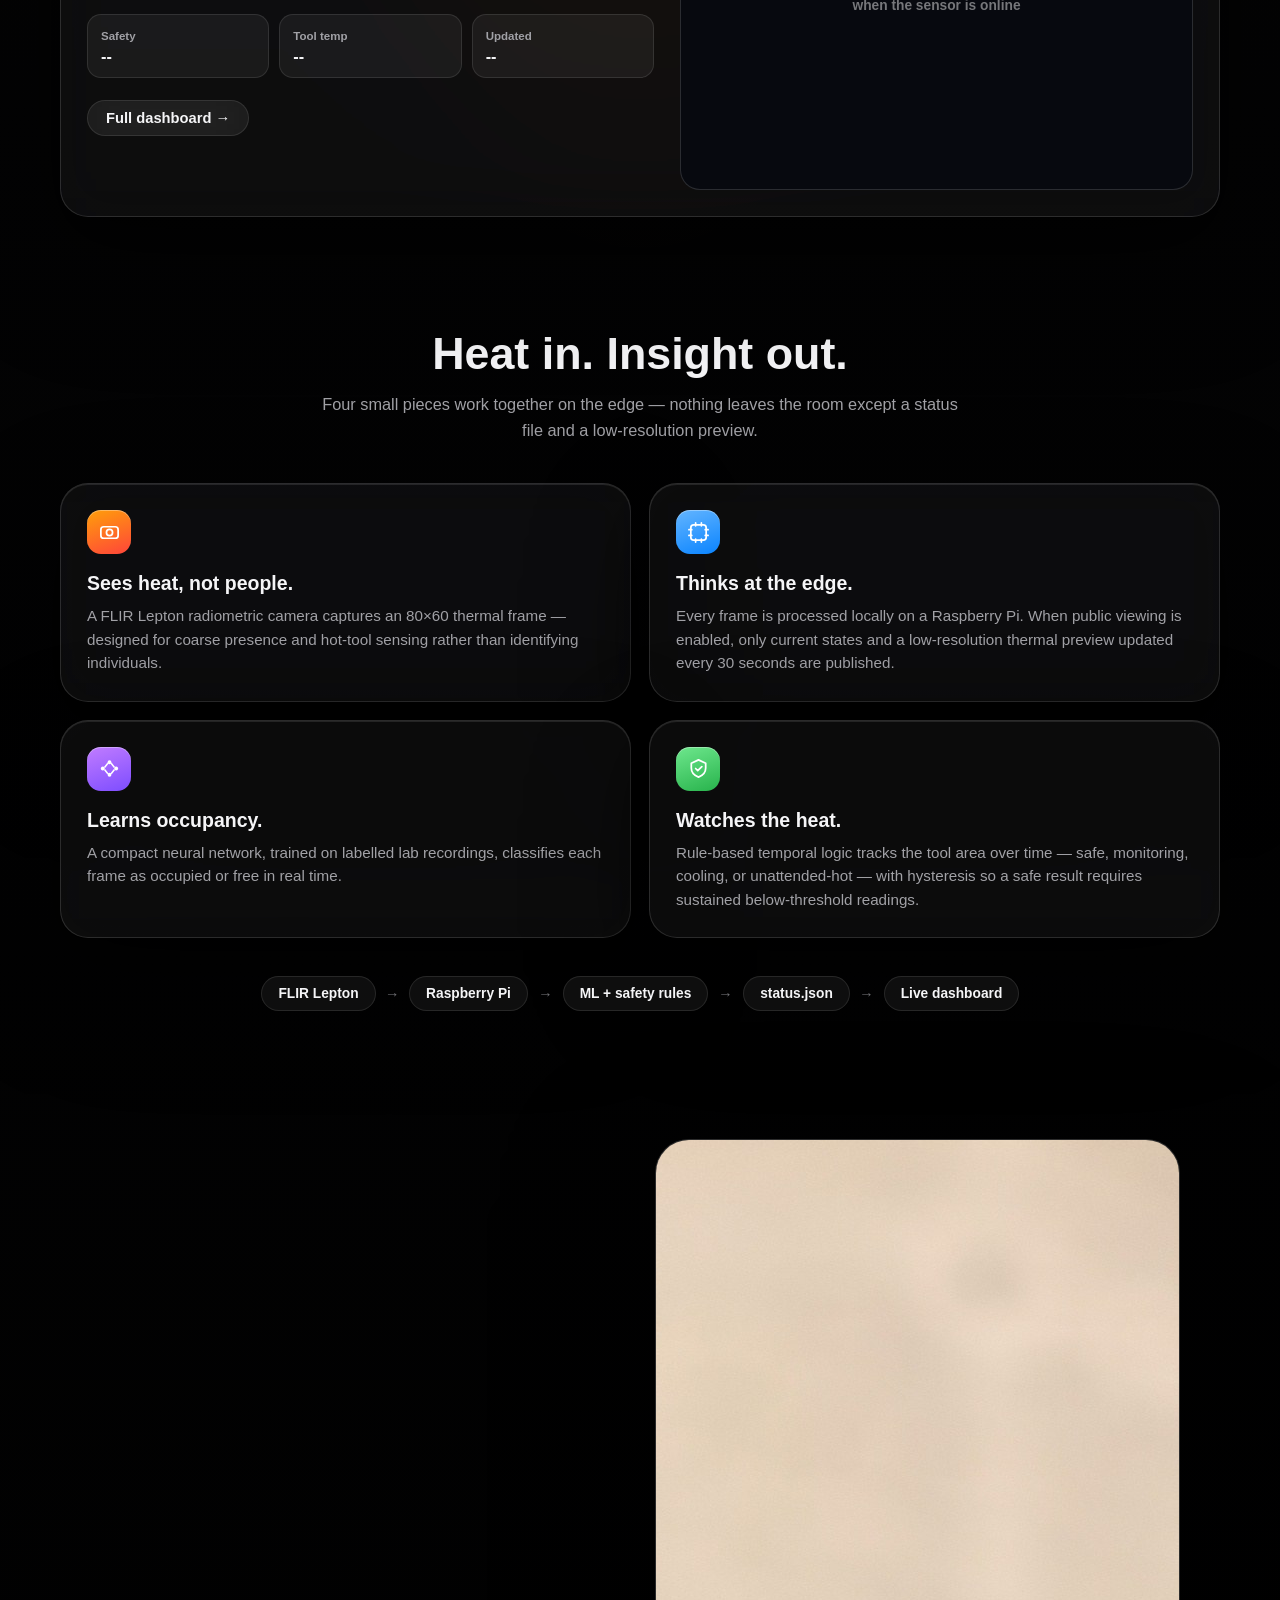
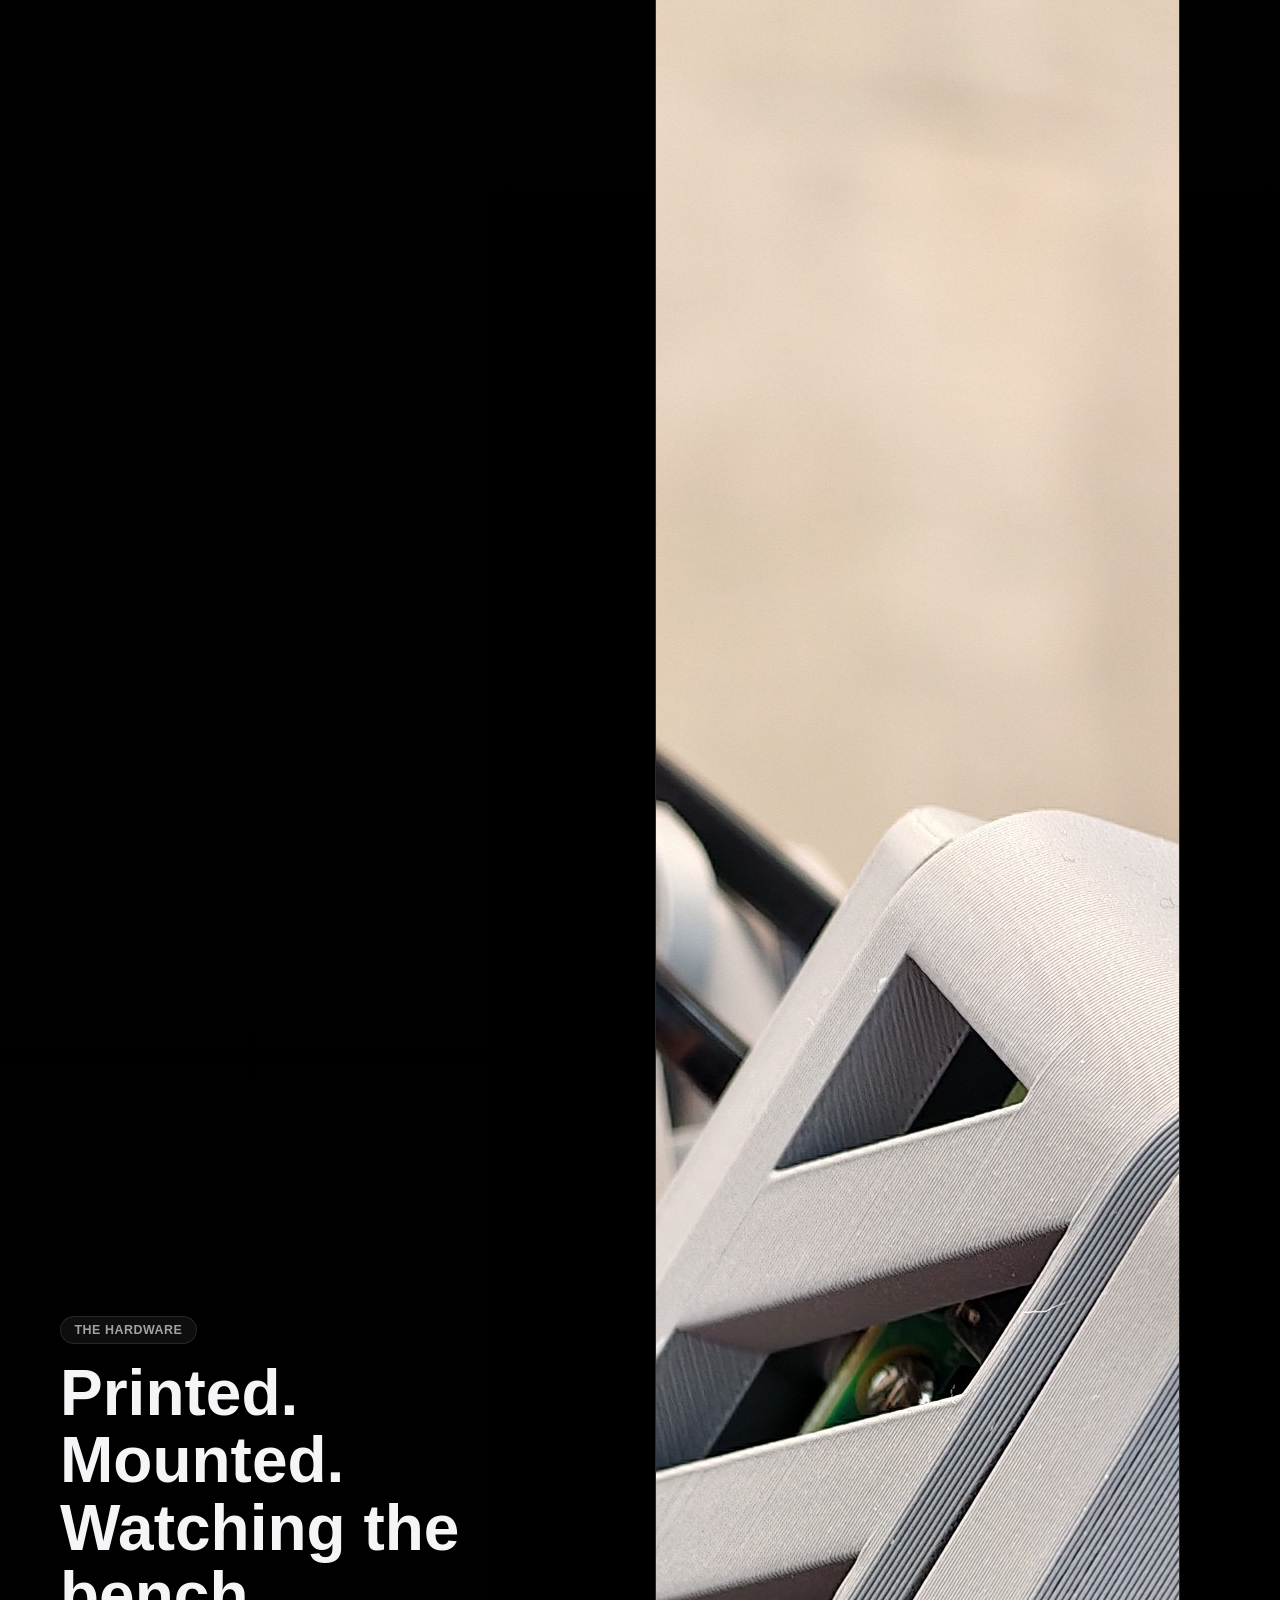
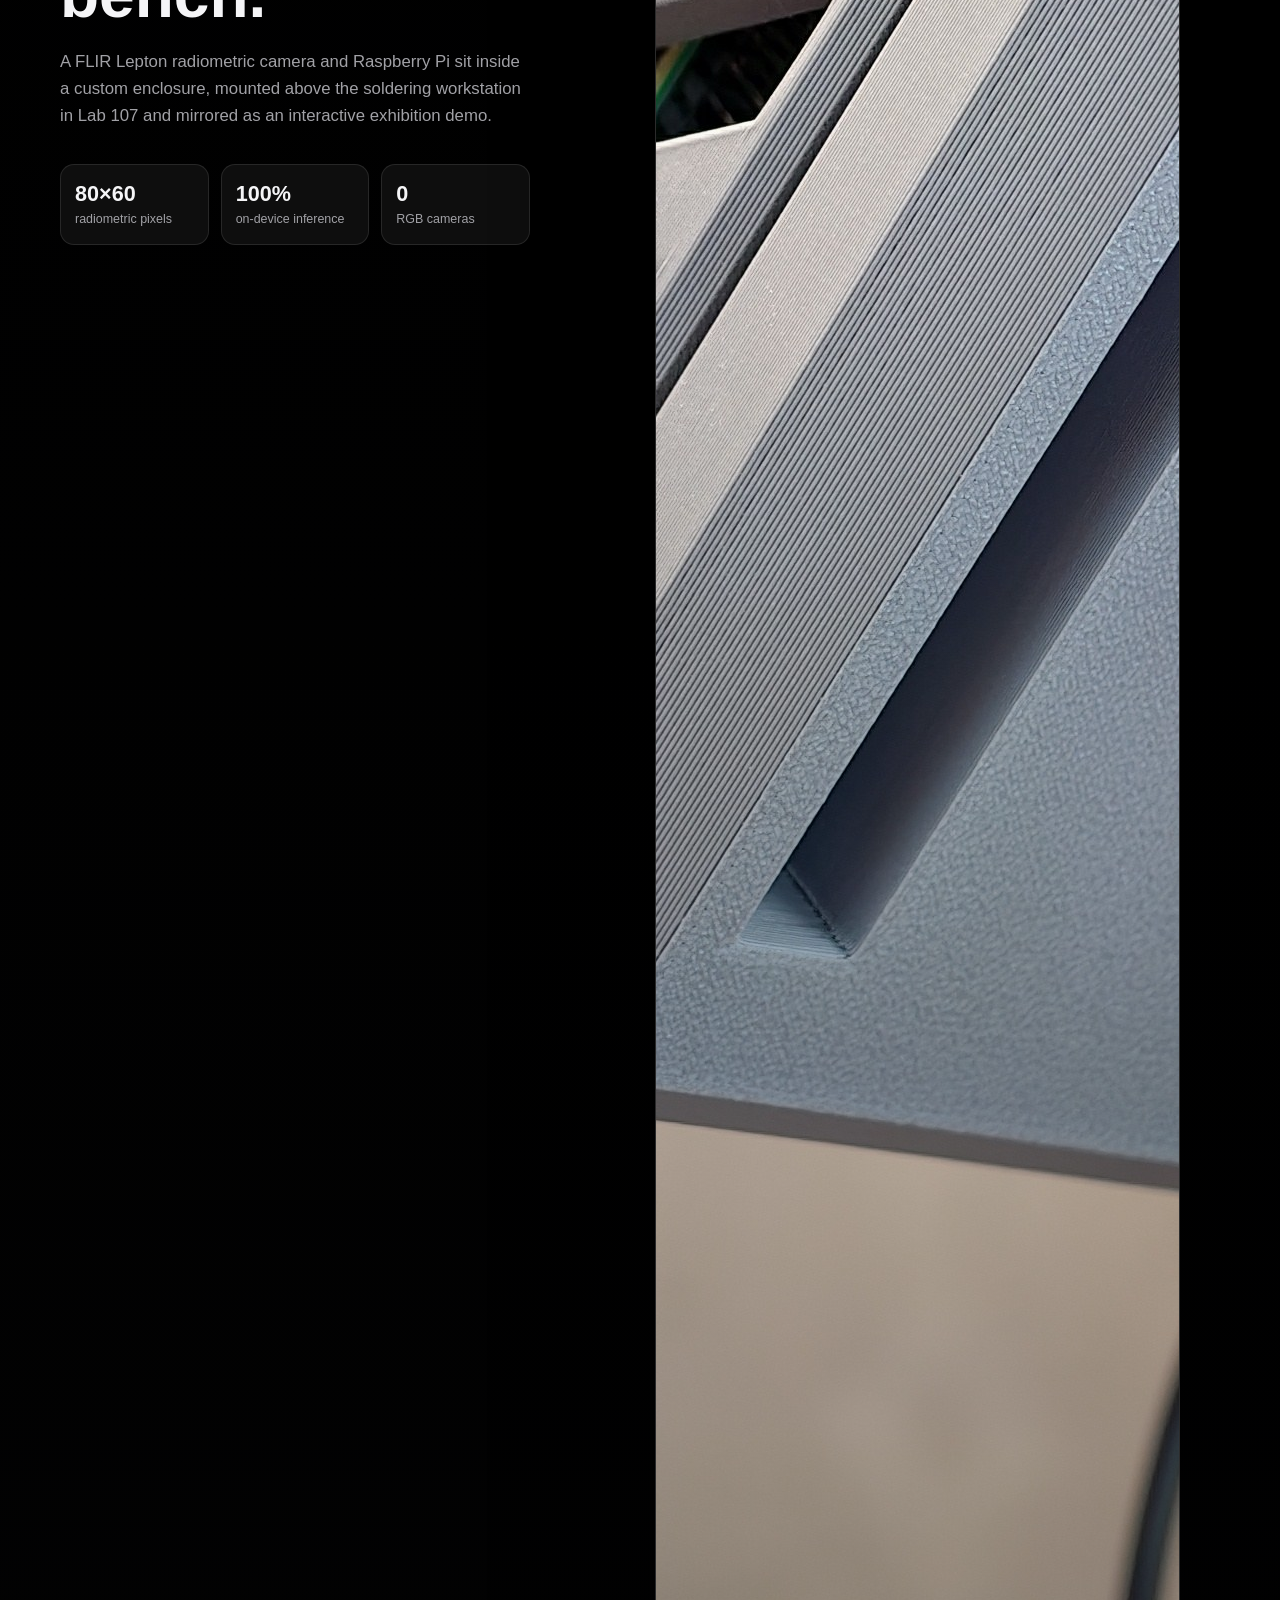
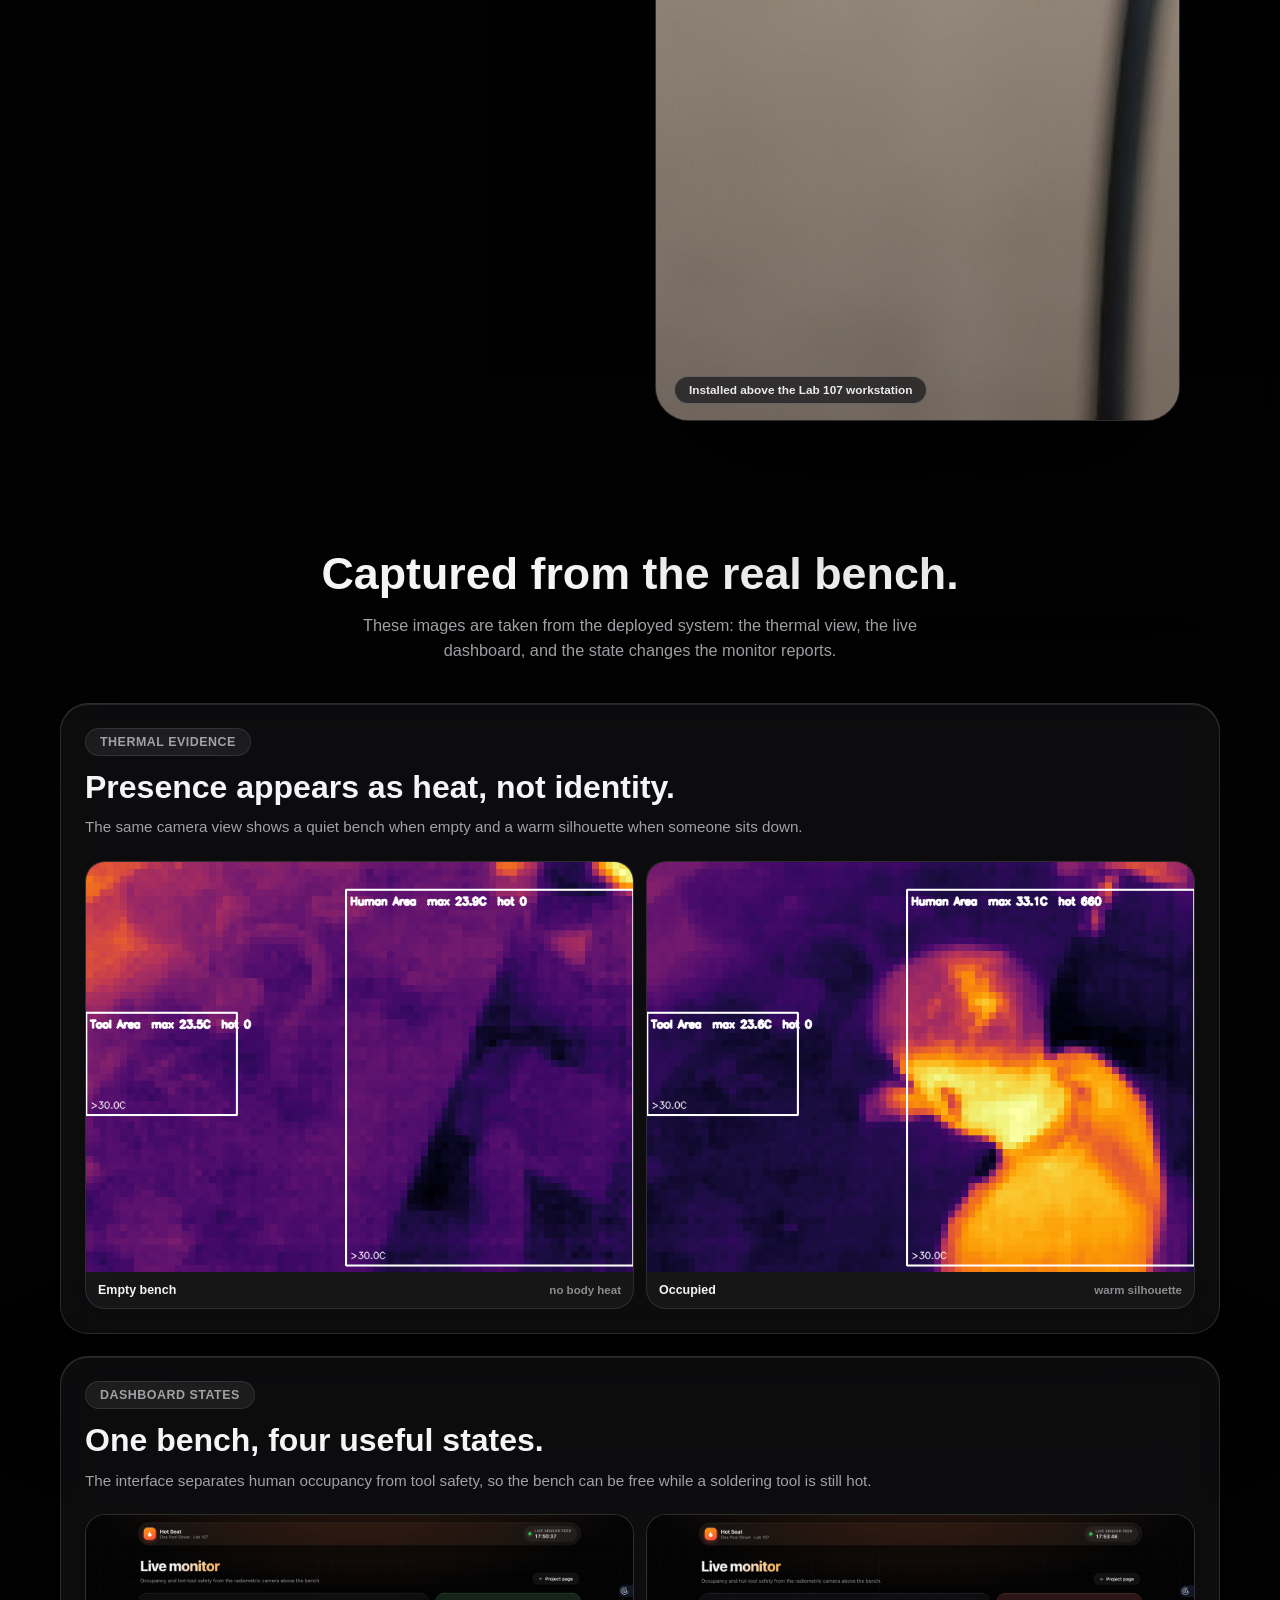
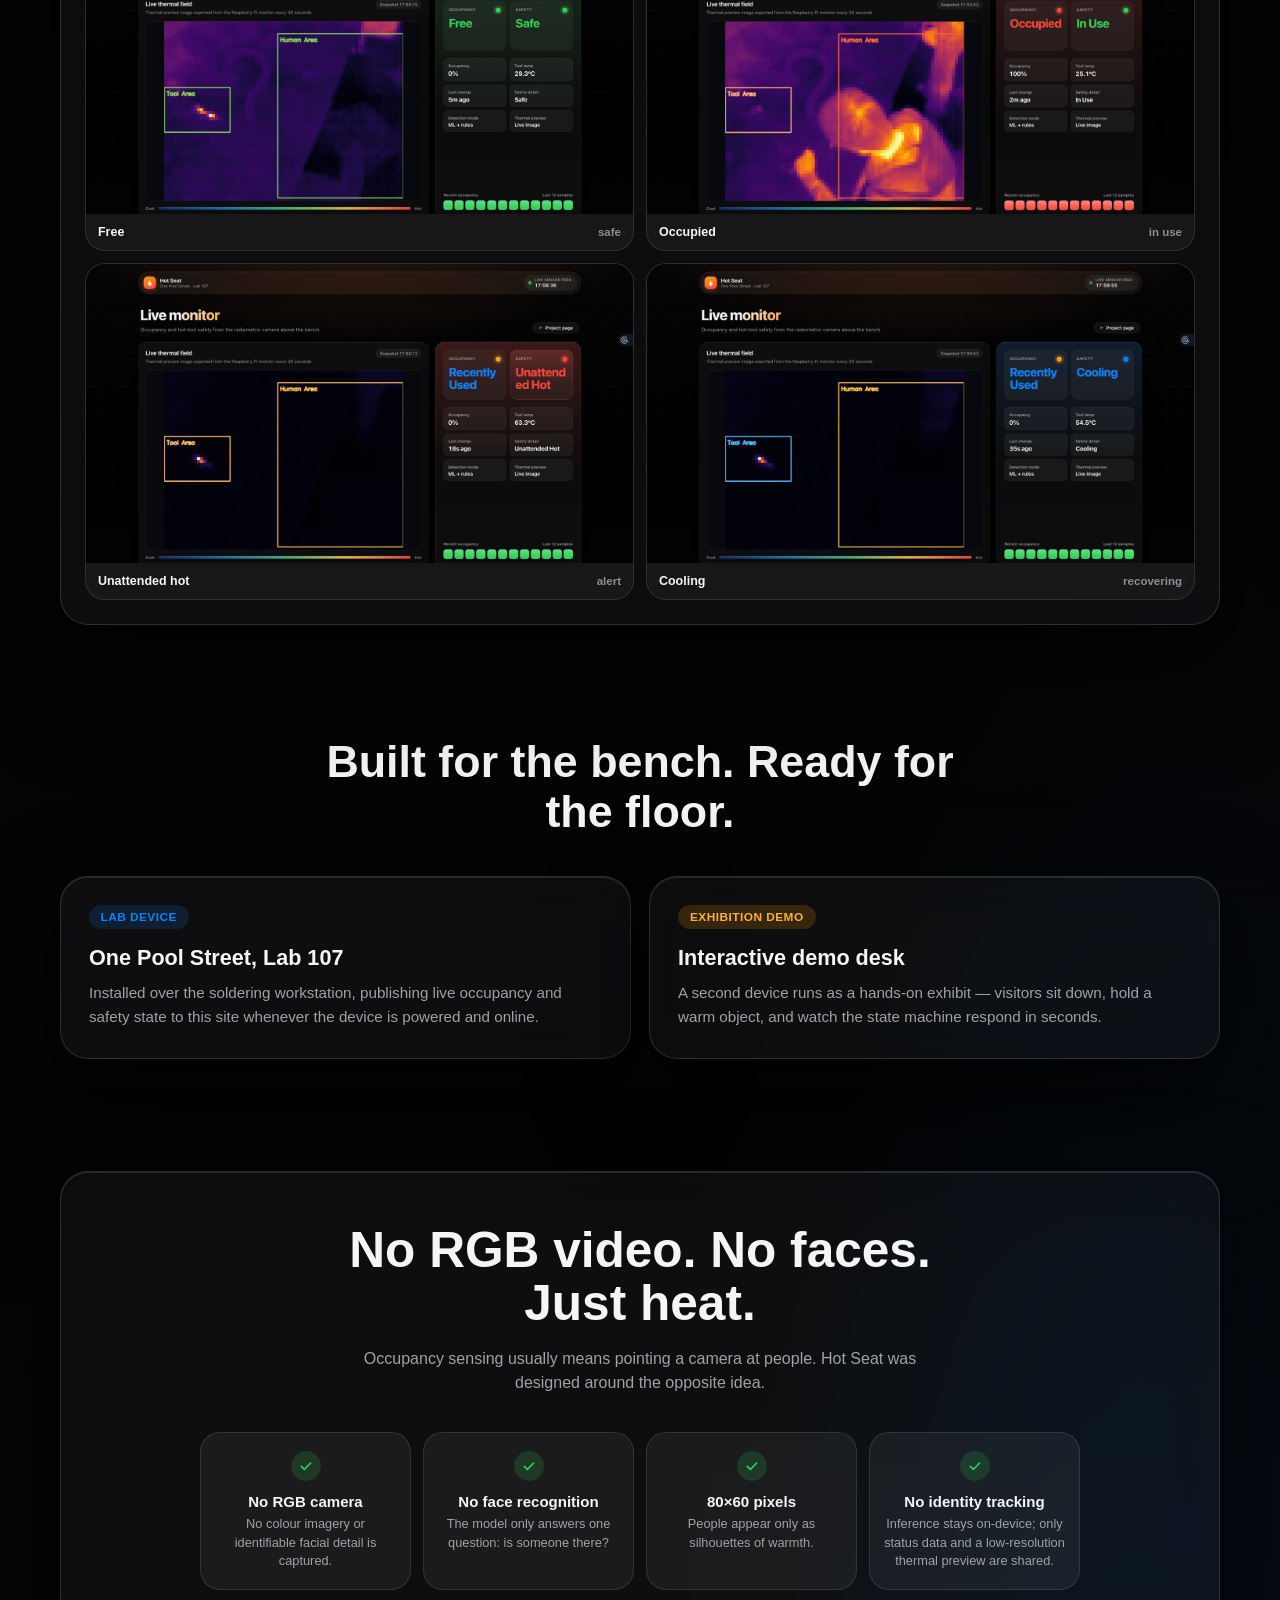
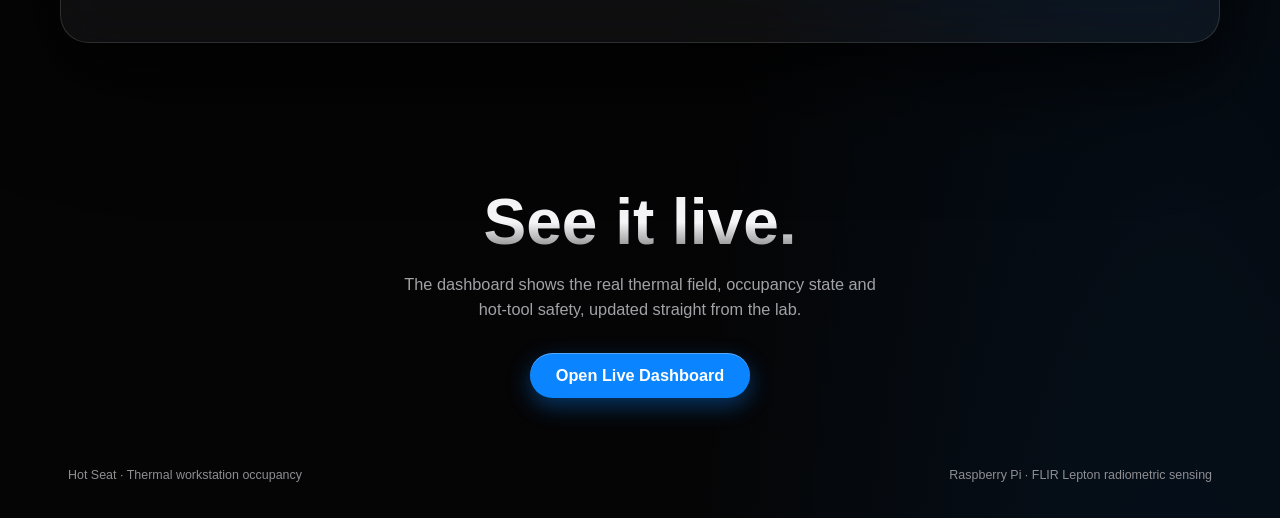
==== commit c3a43973: "Fix landing page evidence image layout" ====
--- a/index.html
+++ b/index.html
@@ -113,6 +113,7 @@
       .shell {
         width: min(1160px, calc(100% - 48px));
         margin: 0 auto;
+        scroll-margin-top: 112px;
       }
 
       /* --- Navbar --------------------------------------------------------- */
@@ -717,13 +718,14 @@
 
       .evidence-showcase {
         display: grid;
-        grid-template-columns: minmax(0, 0.95fr) minmax(0, 1.05fr);
-        gap: 18px;
+        grid-template-columns: 1fr;
+        gap: 22px;
         align-items: stretch;
       }
 
       .evidence-panel {
         padding: 24px;
+        min-width: 0;
       }
 
       .evidence-panel h3 {
@@ -746,6 +748,7 @@
         display: grid;
         gap: 12px;
         margin-top: 22px;
+        align-items: start;
       }
 
       .thermal-pair {
@@ -770,17 +773,18 @@
       .state-shot img {
         display: block;
         width: 100%;
+        height: auto;
         background: #05070d;
       }
 
       .thermal-frame img {
         aspect-ratio: 4 / 3;
-        object-fit: cover;
+        object-fit: contain;
       }
 
       .state-shot img {
-        aspect-ratio: 16 / 9;
-        object-fit: cover;
+        aspect-ratio: 1400 / 765;
+        object-fit: contain;
         object-position: top center;
       }
 
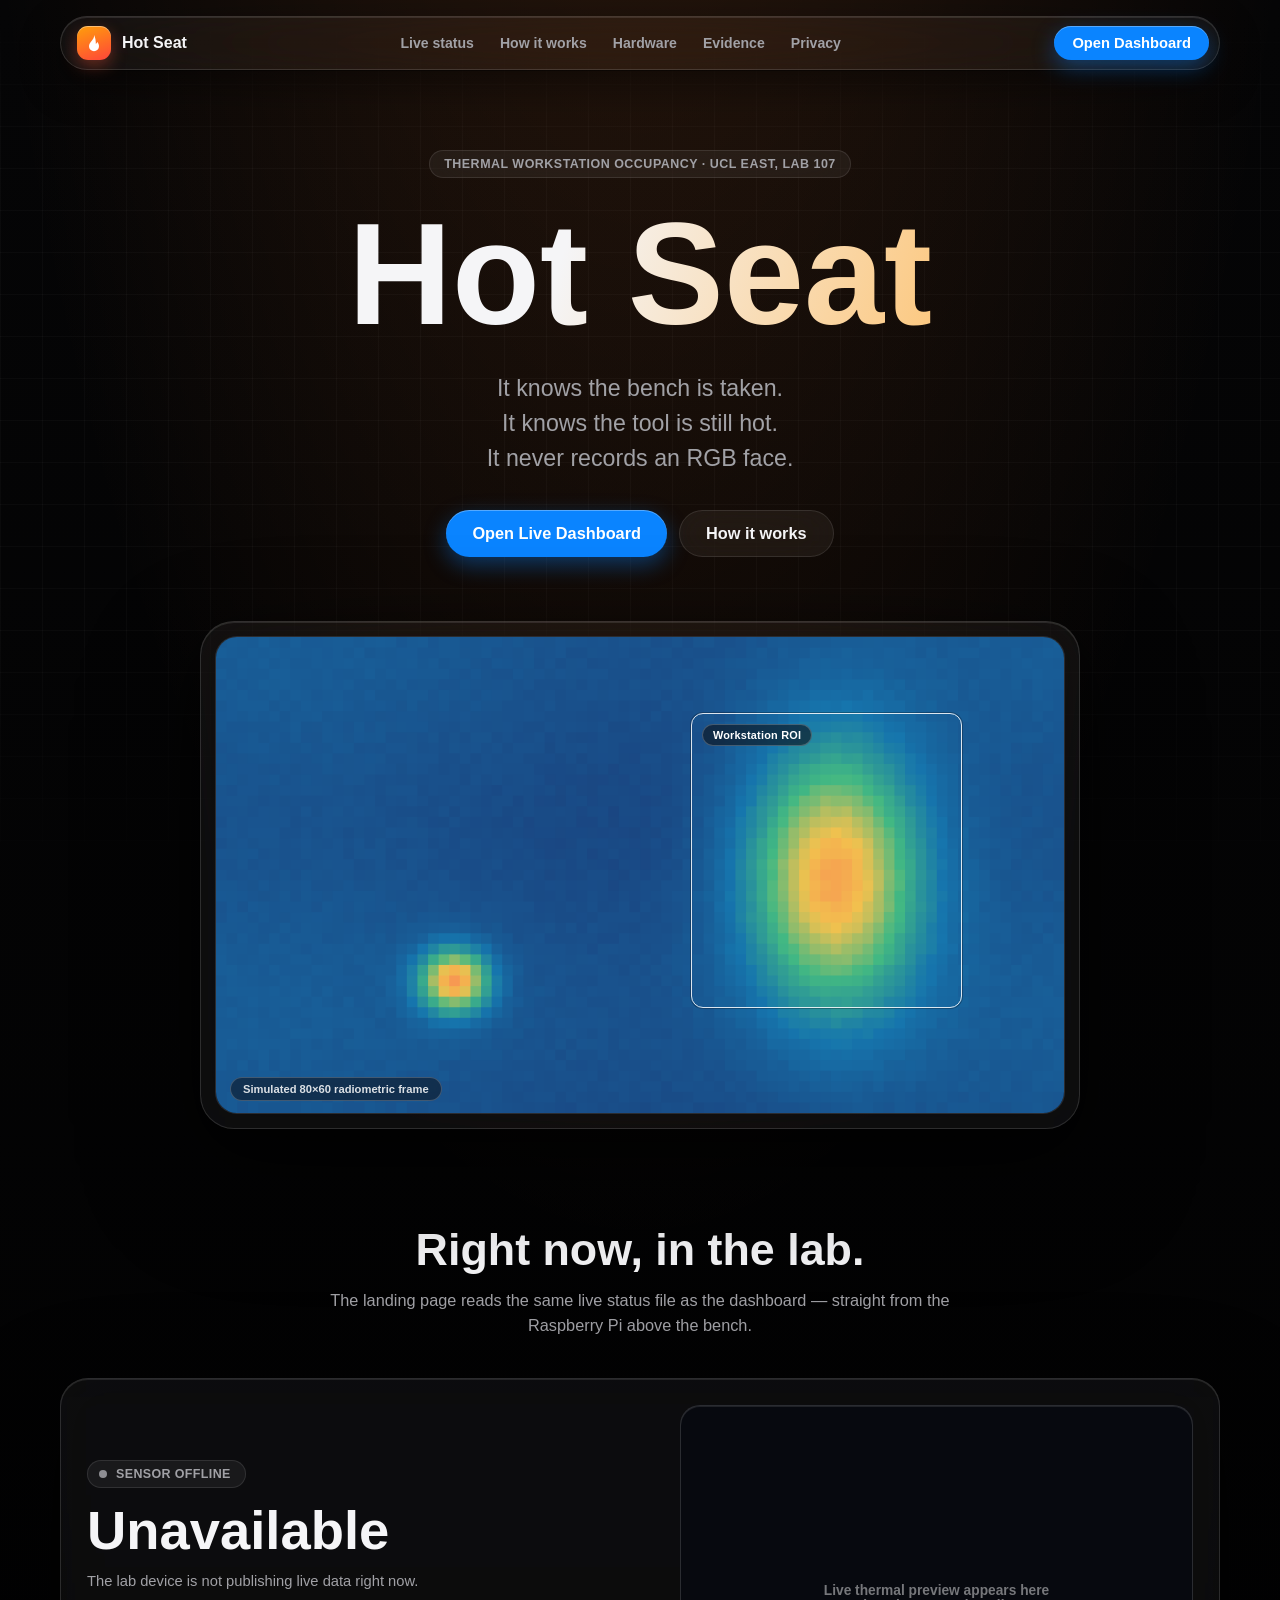
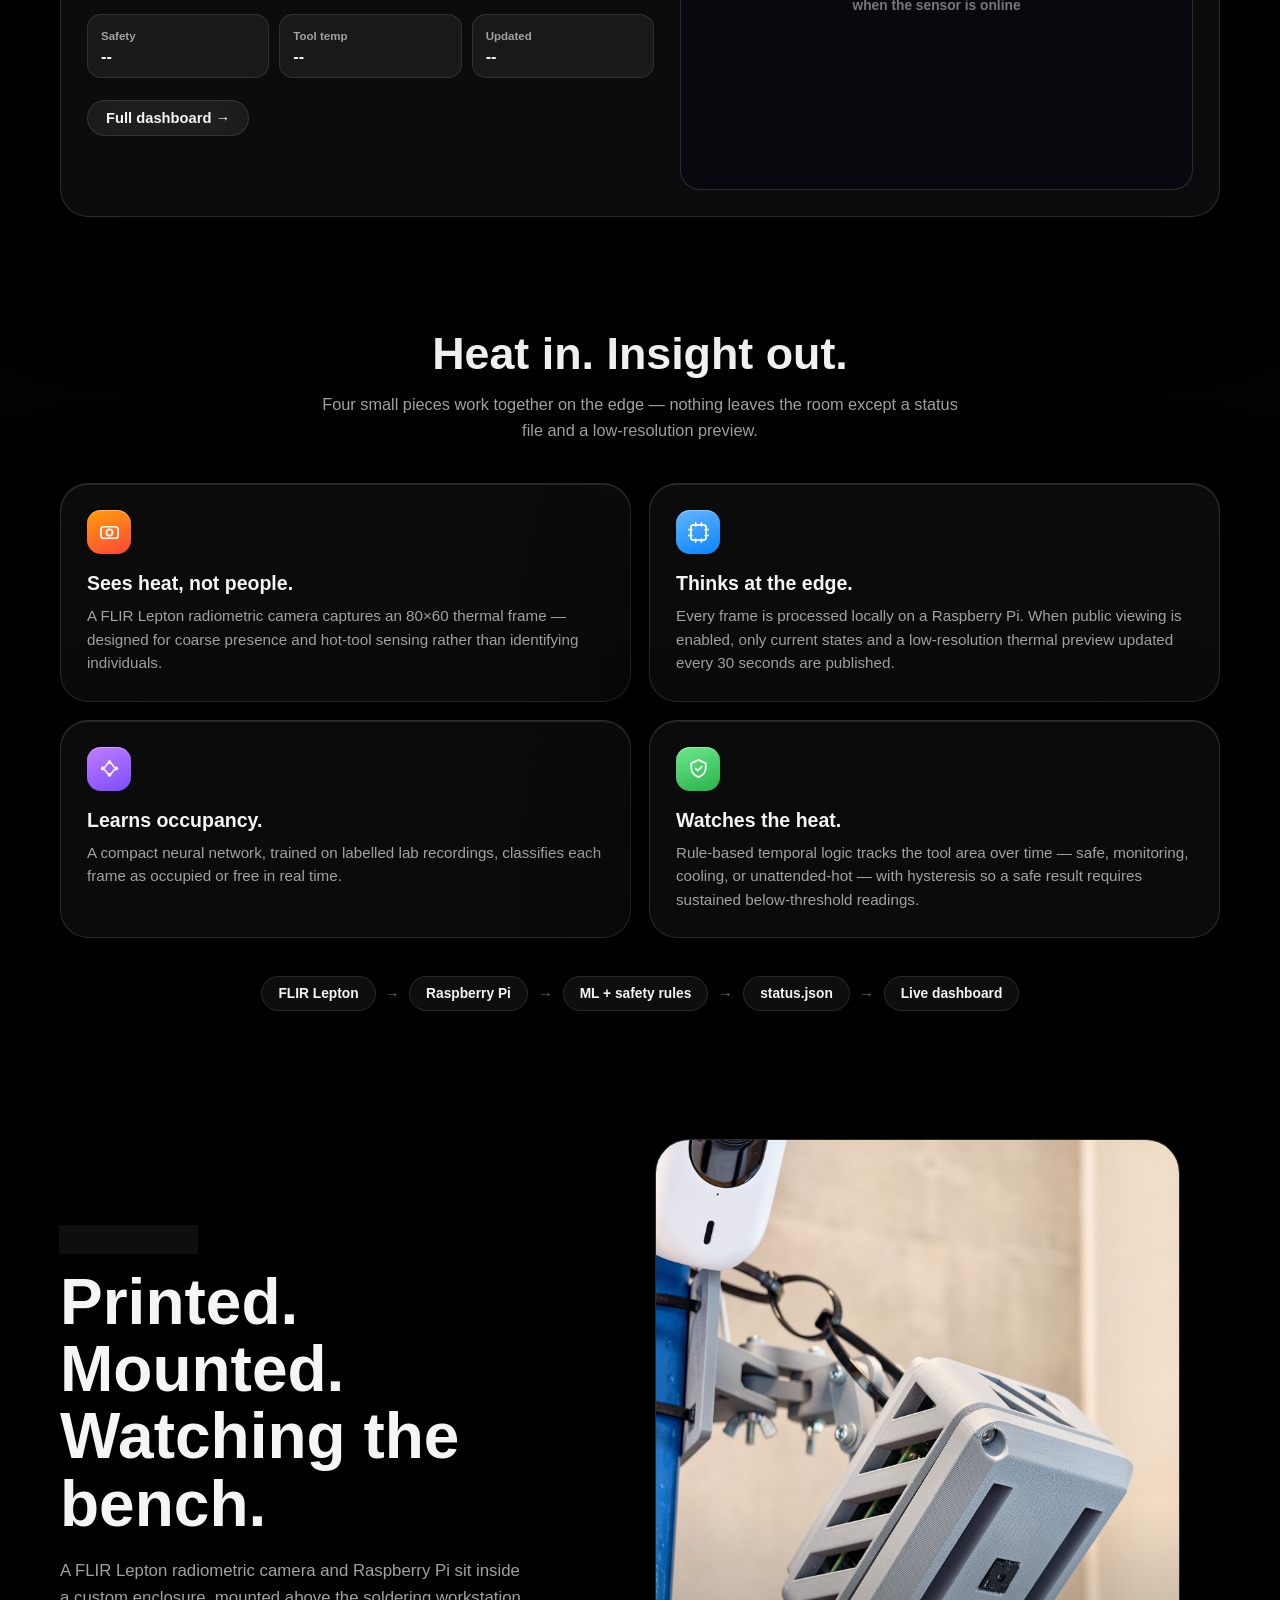
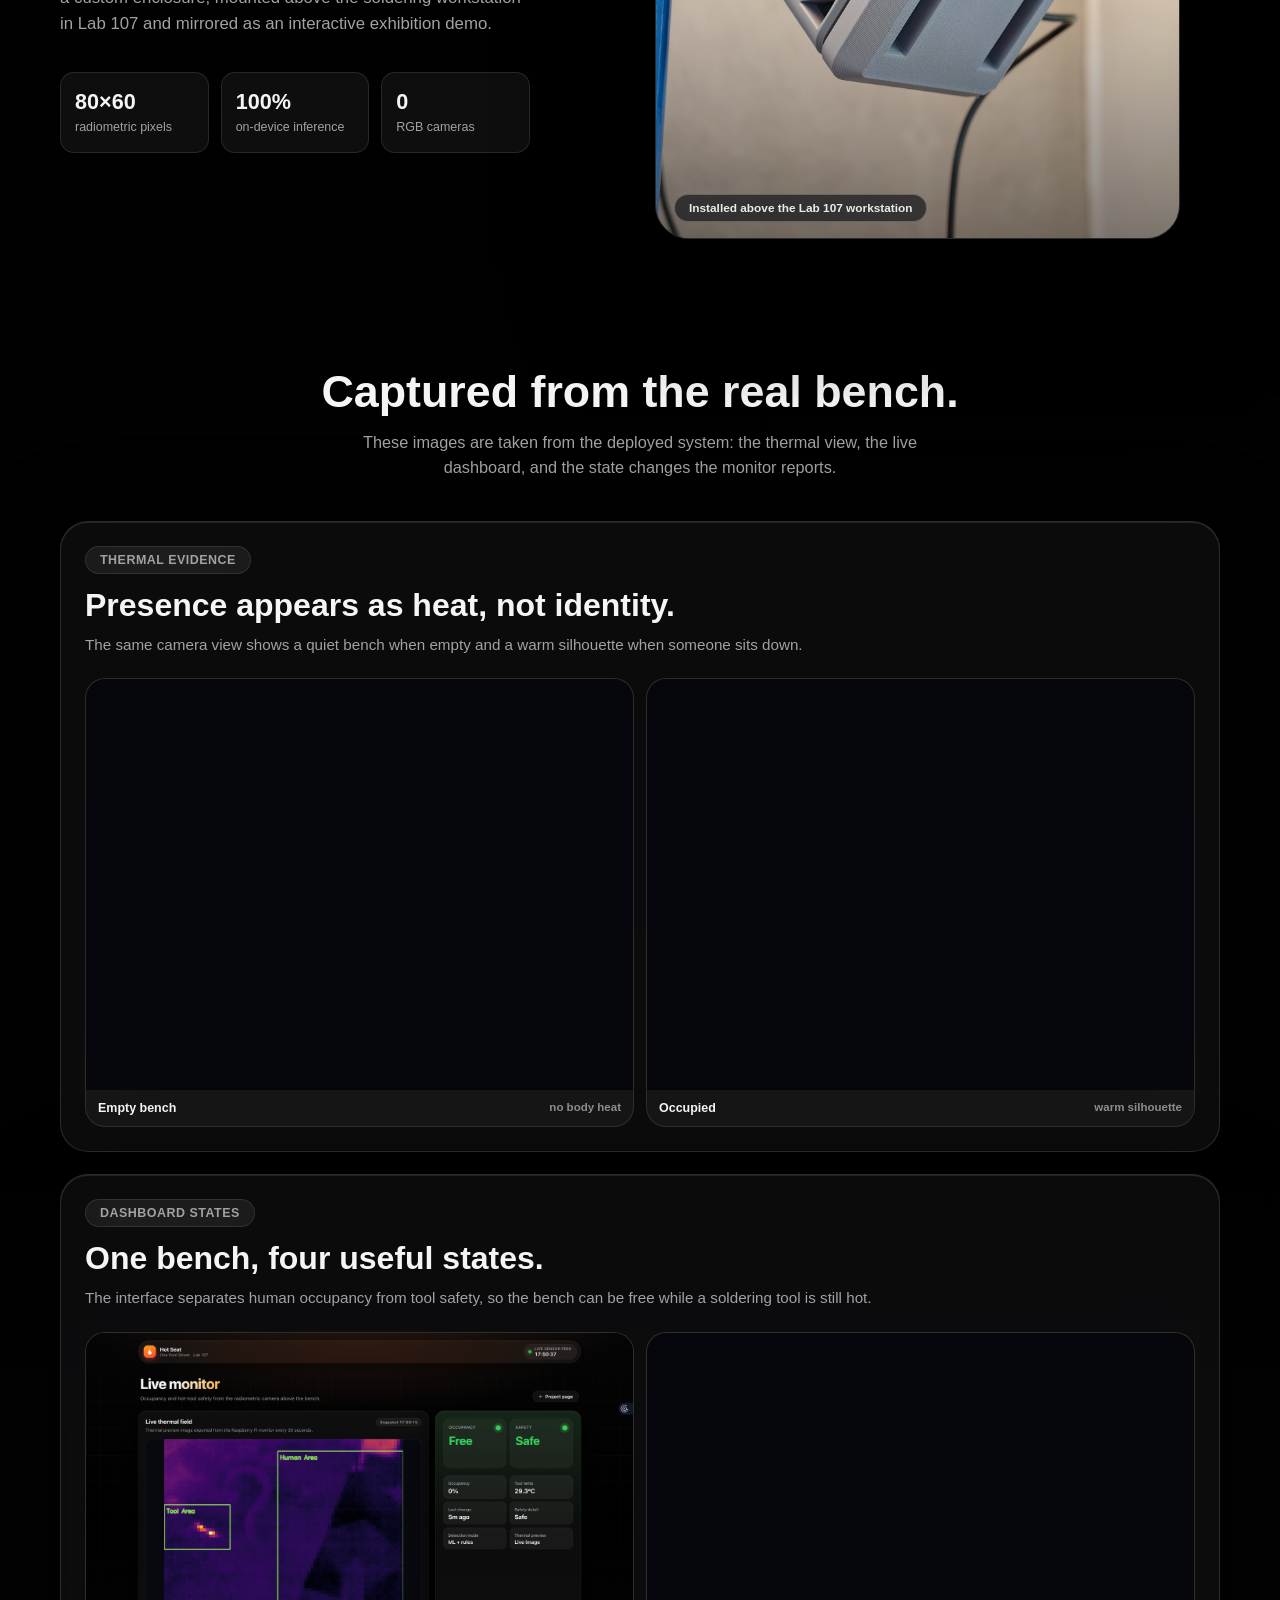
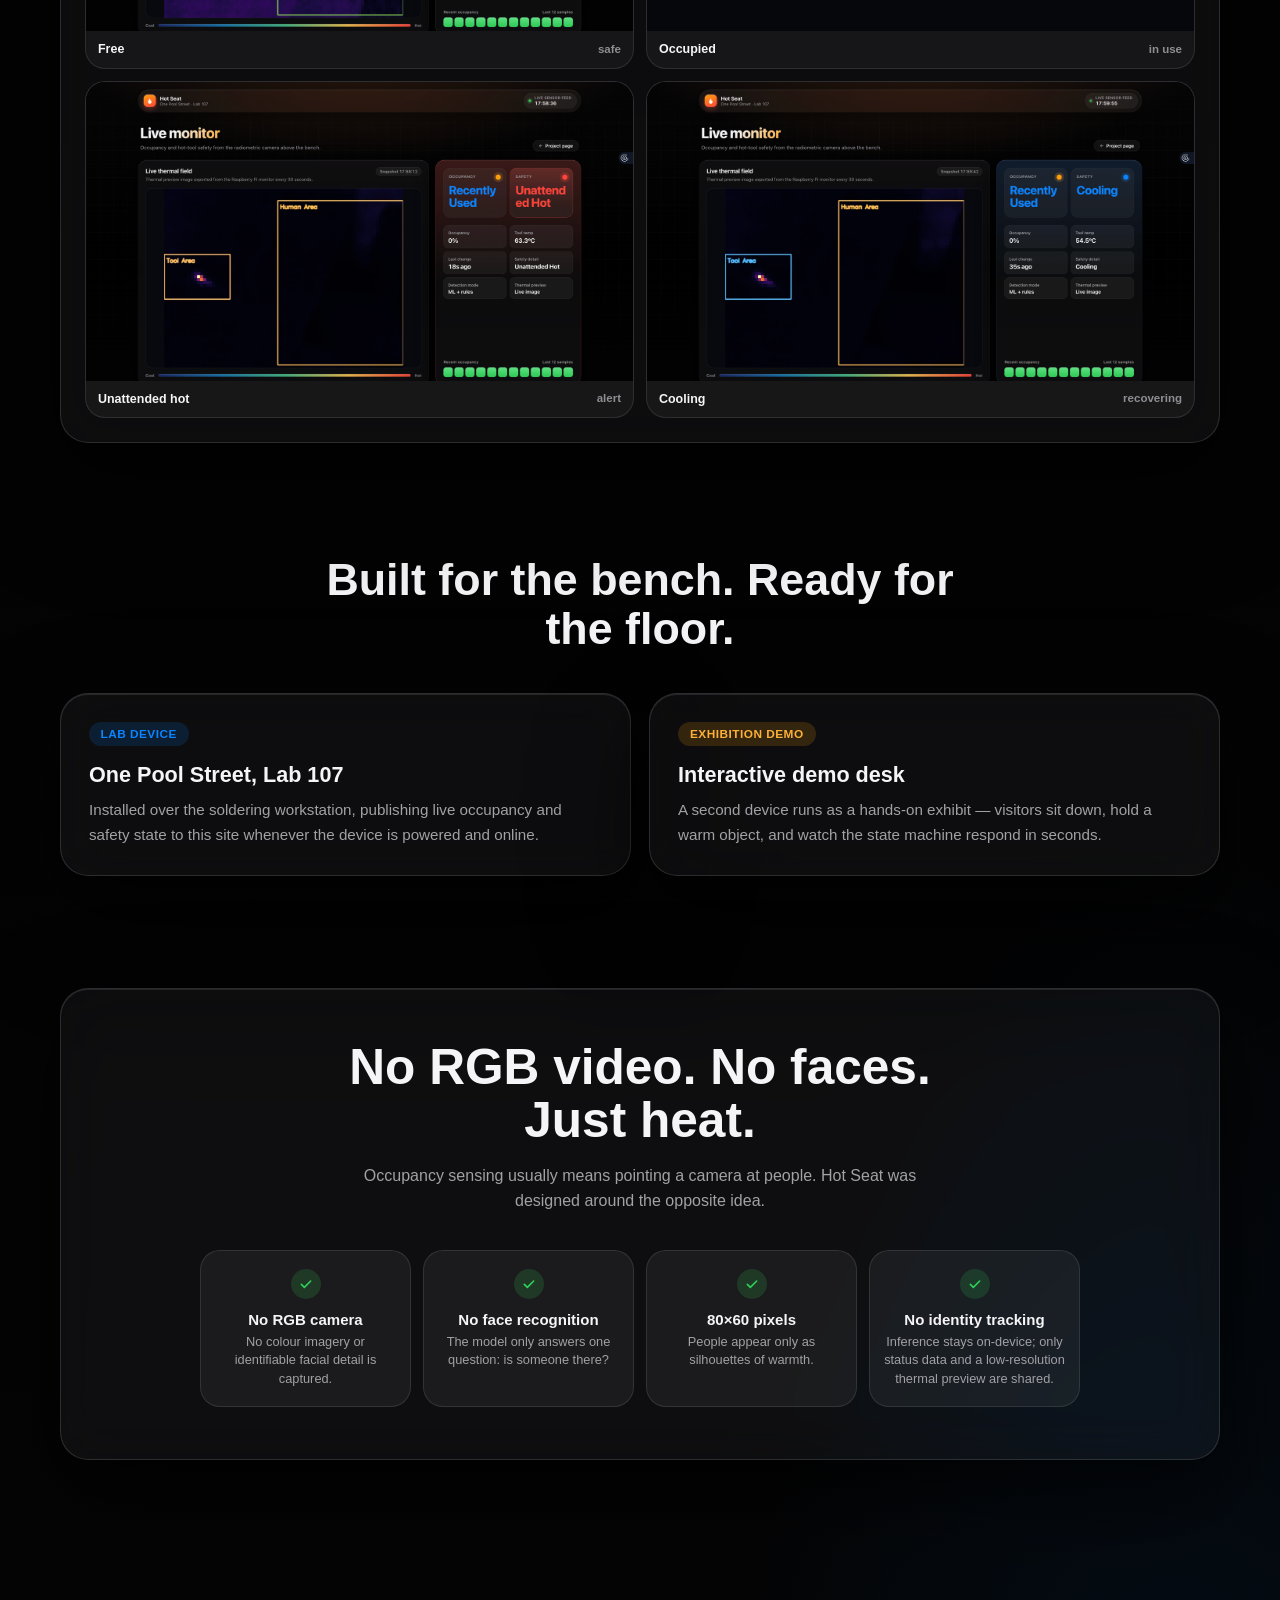
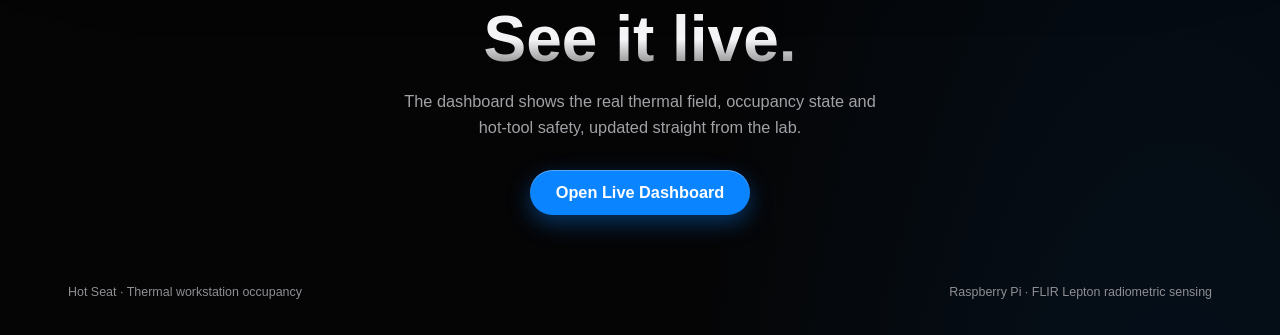
==== commit 3da4c3a6: "Fix landing page image layout" ====
--- a/index.html
+++ b/index.html
@@ -686,8 +686,10 @@
       .device-photo img {
         display: block;
         width: 100%;
-        aspect-ratio: 4 / 4.6;
+        height: auto;
+        aspect-ratio: 3 / 4;
         object-fit: cover;
+        object-position: center center;
       }
 
       .device-photo::after {
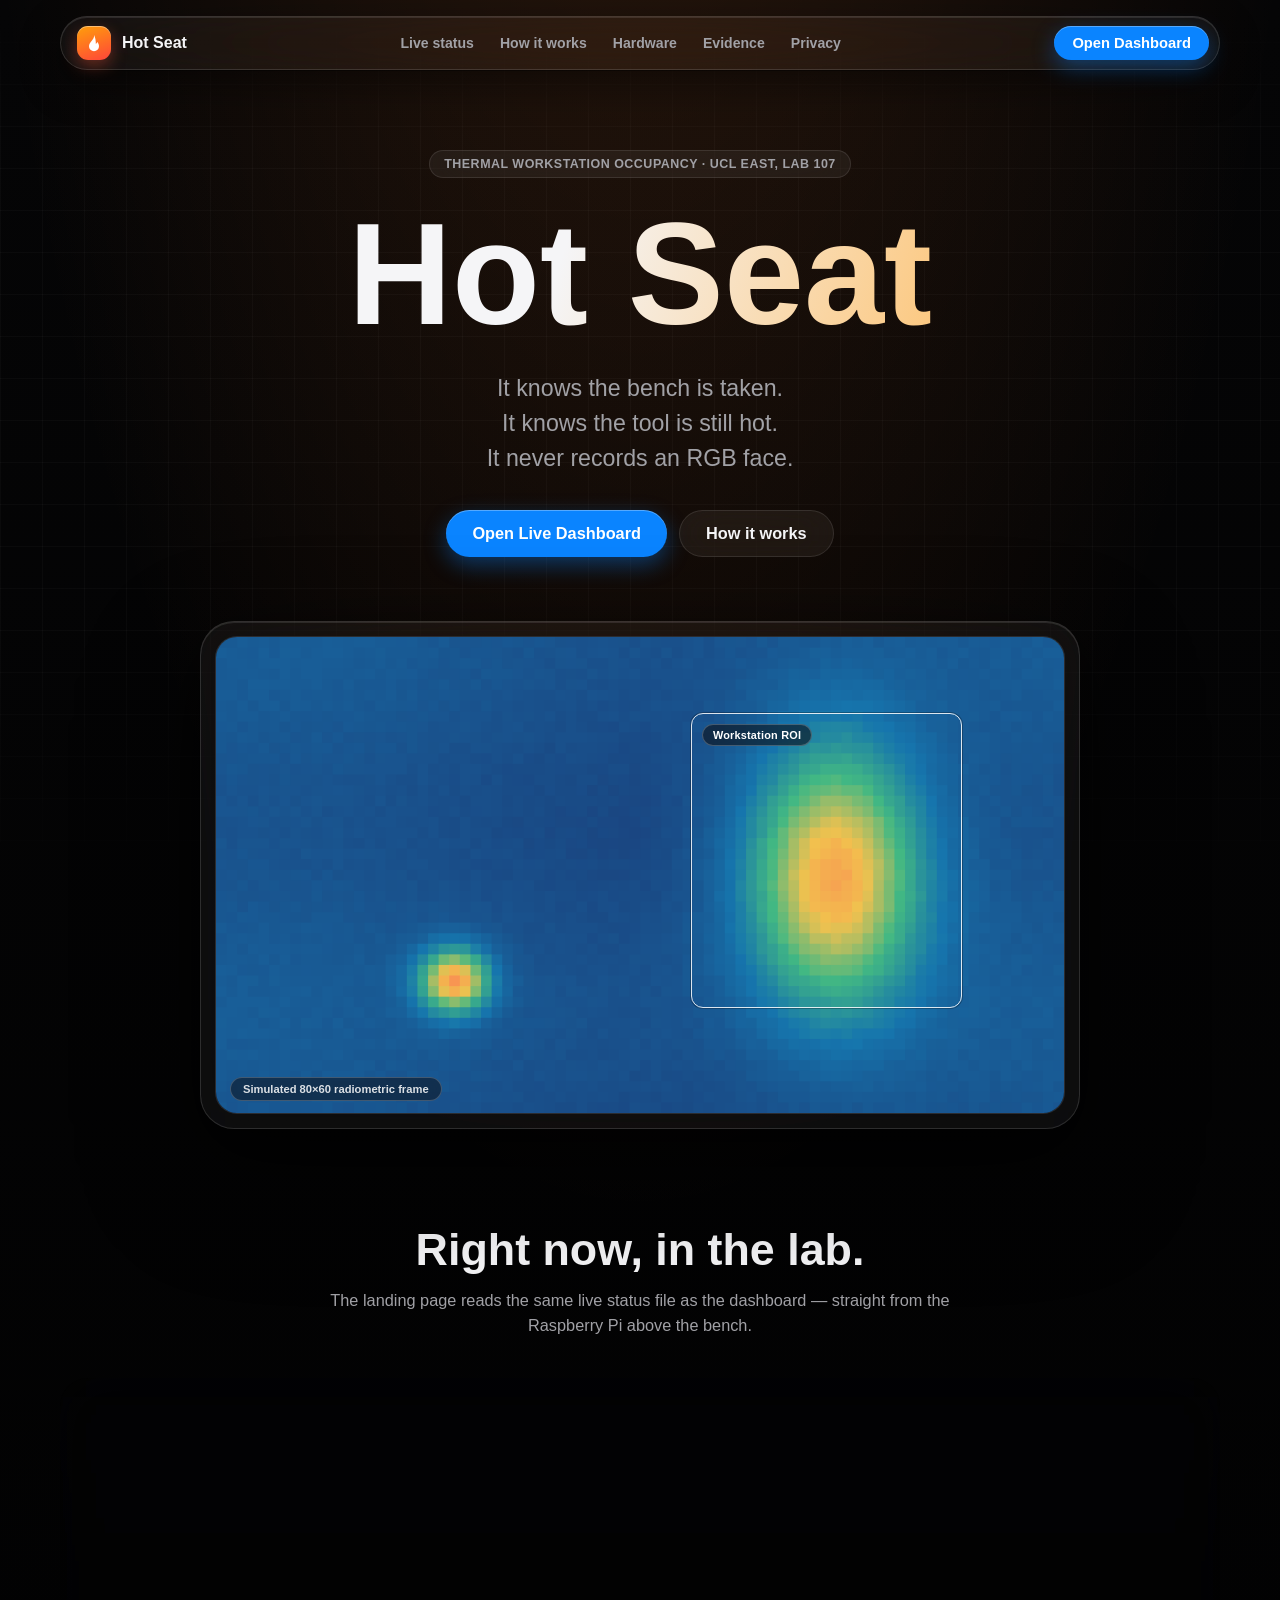
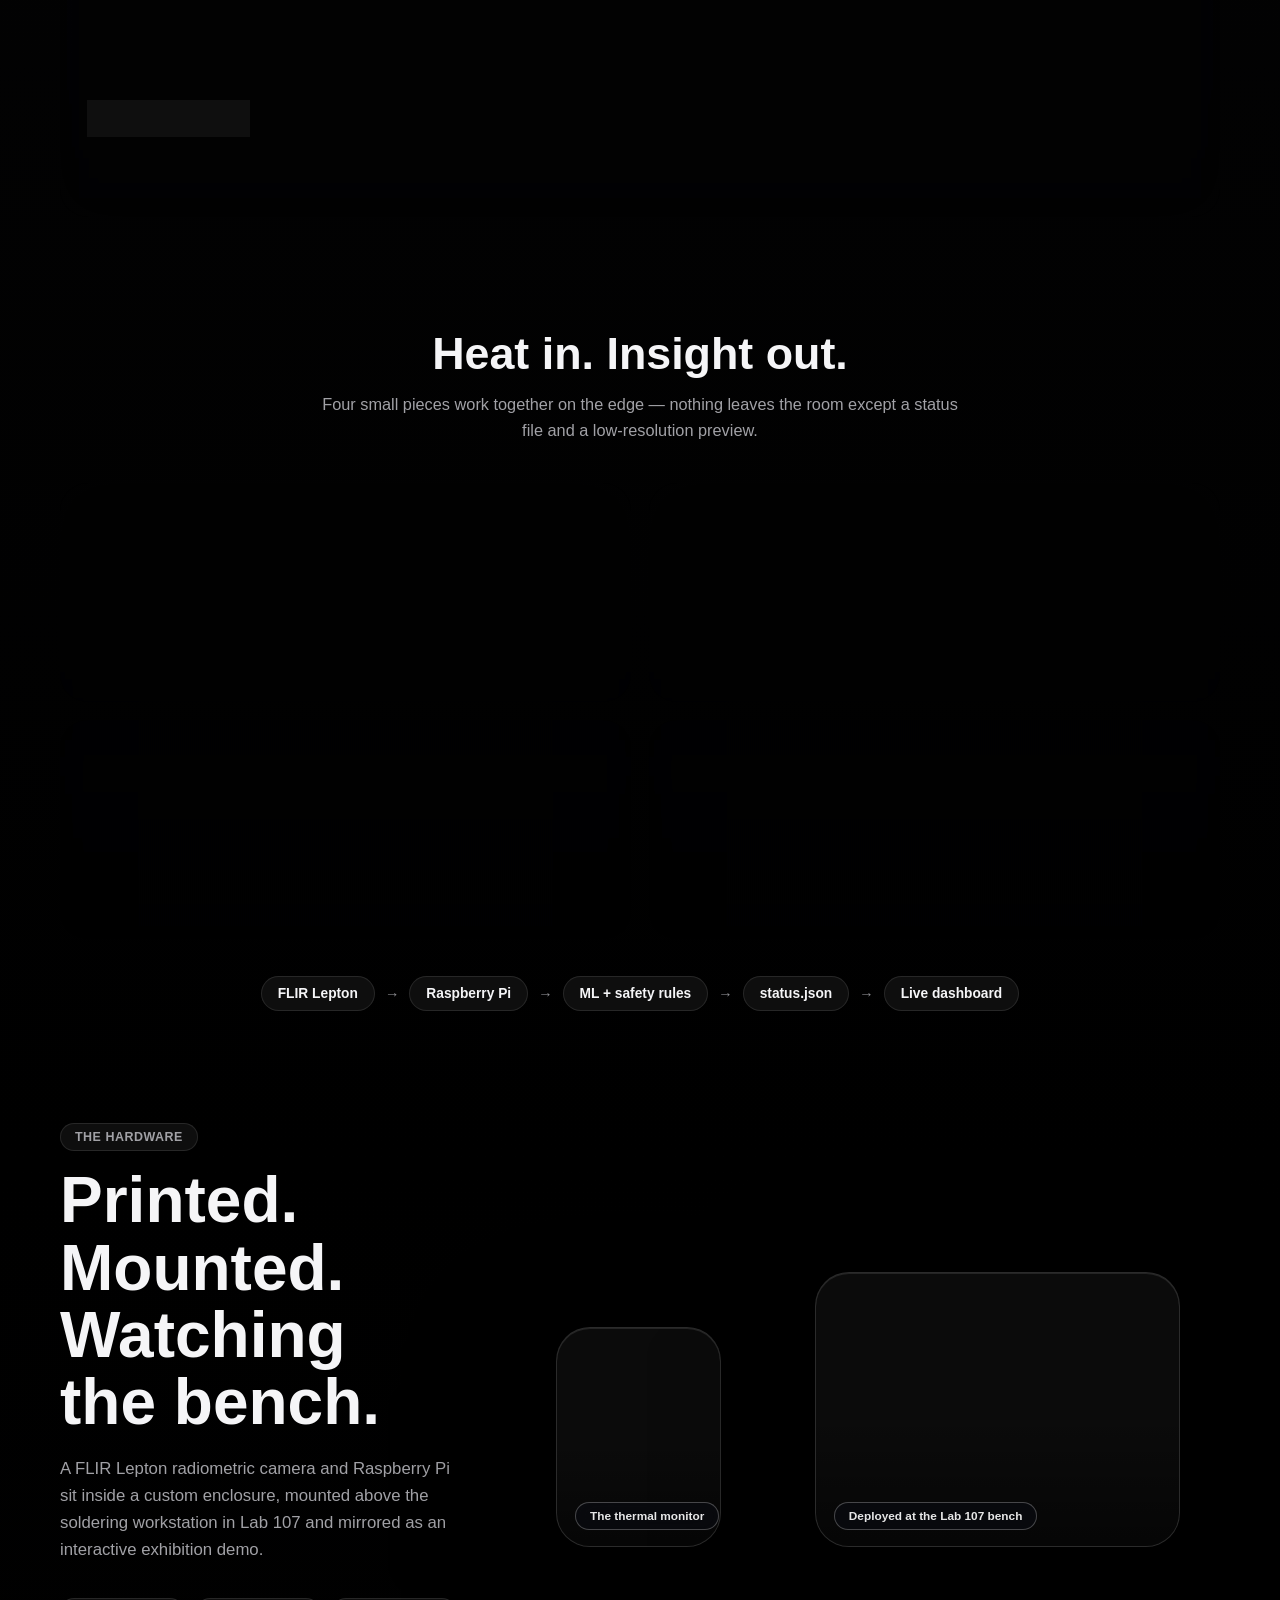
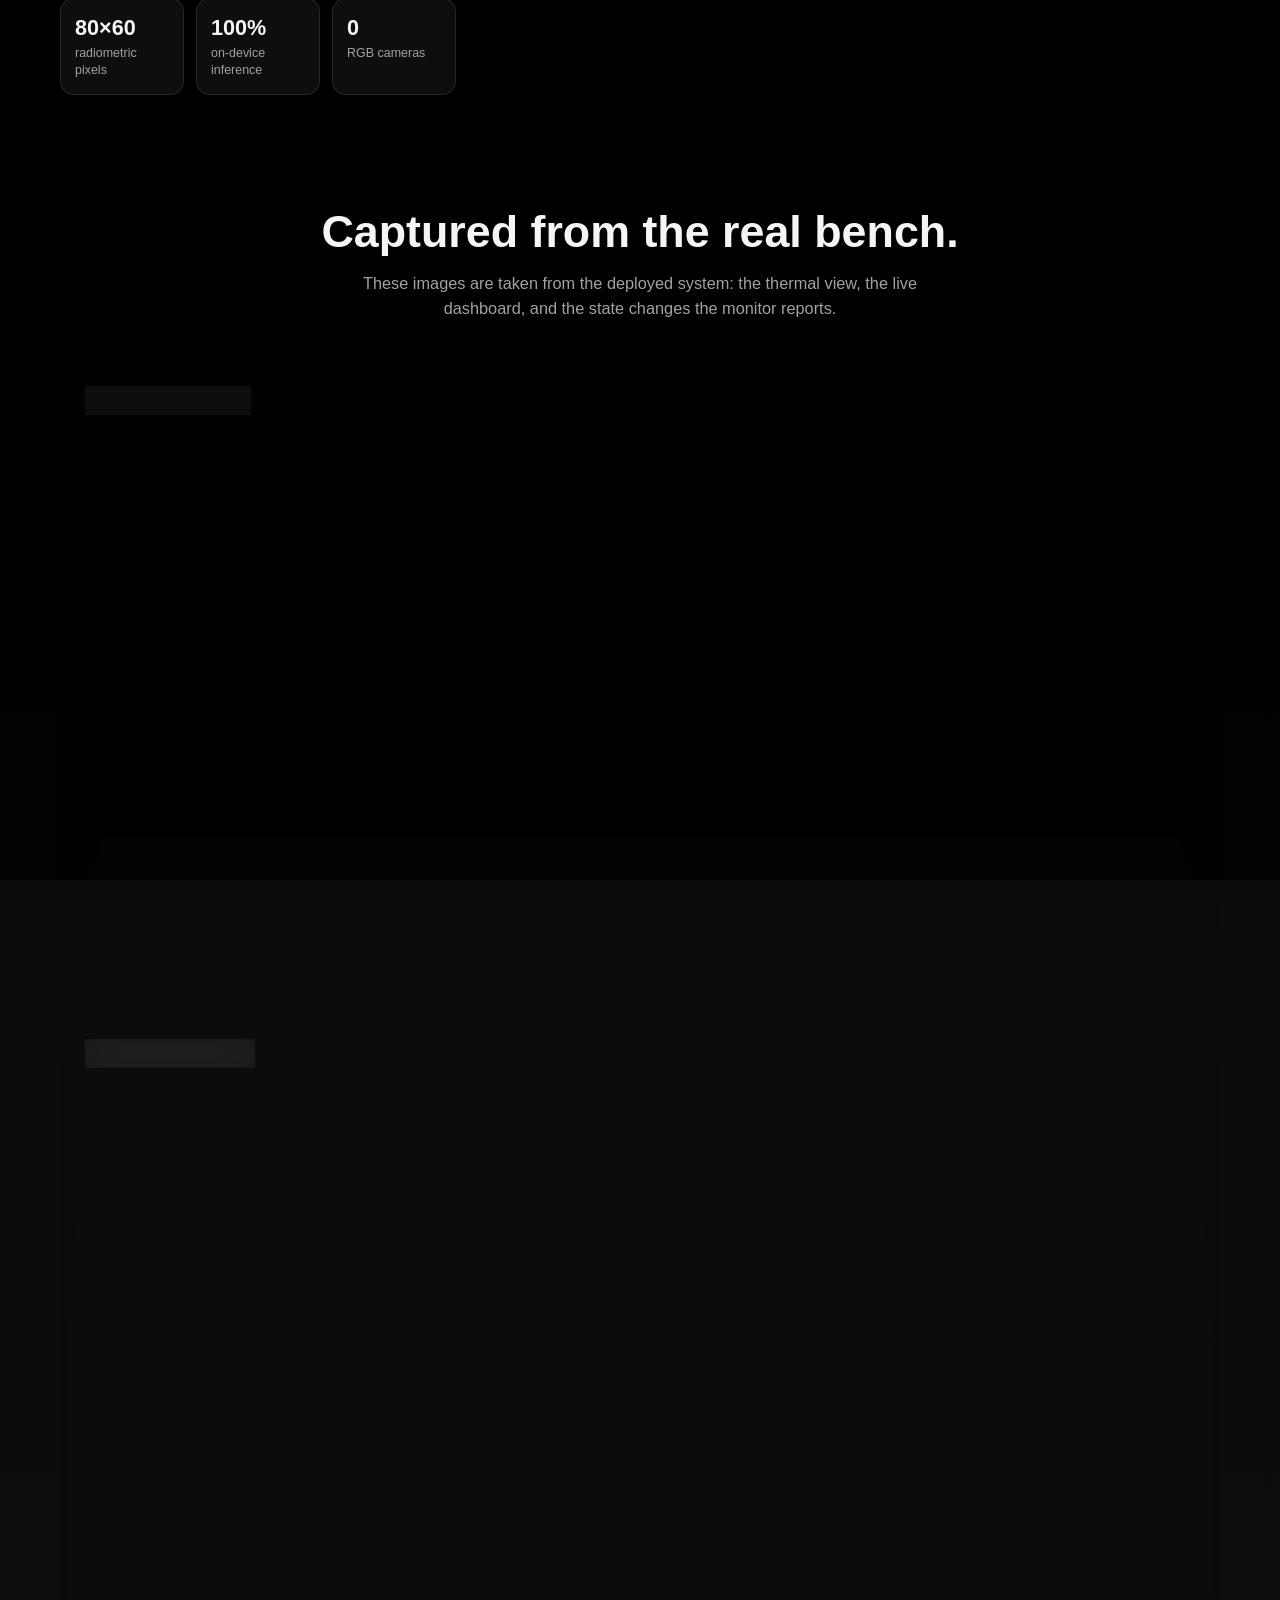
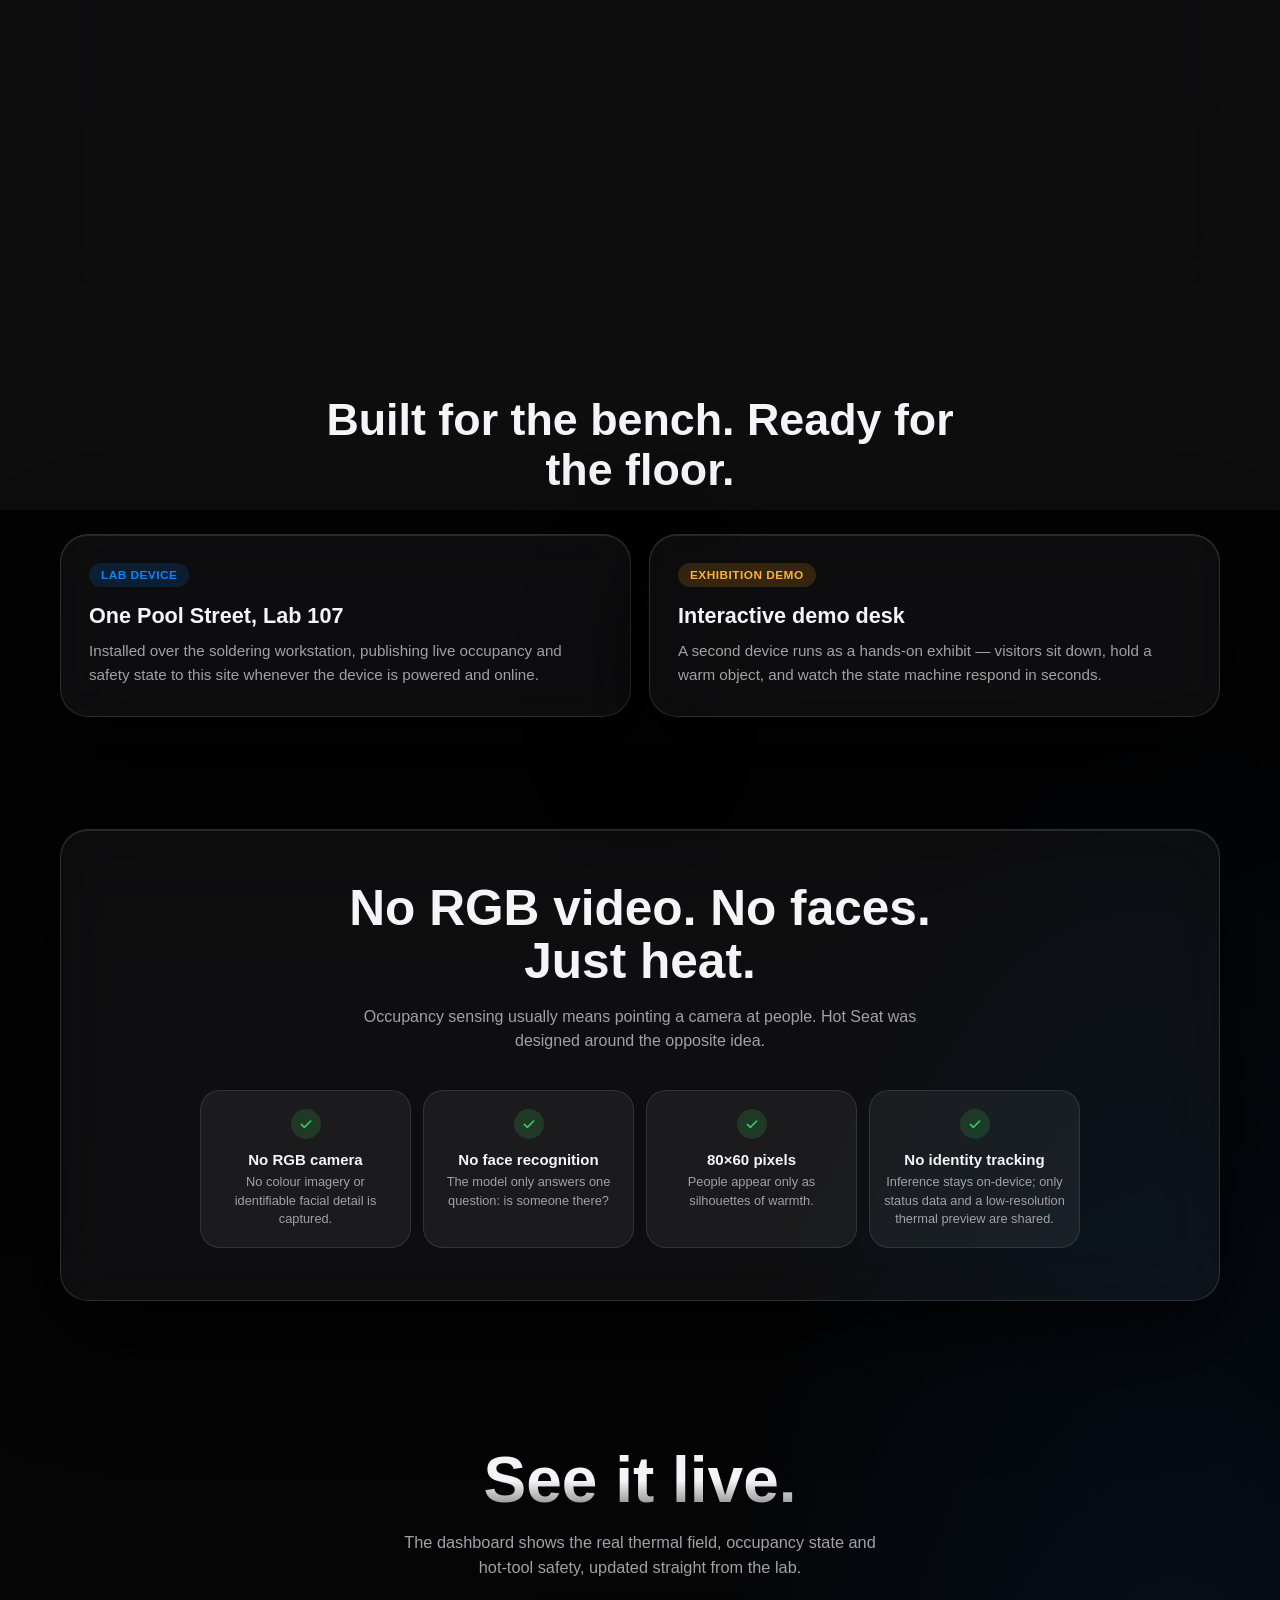
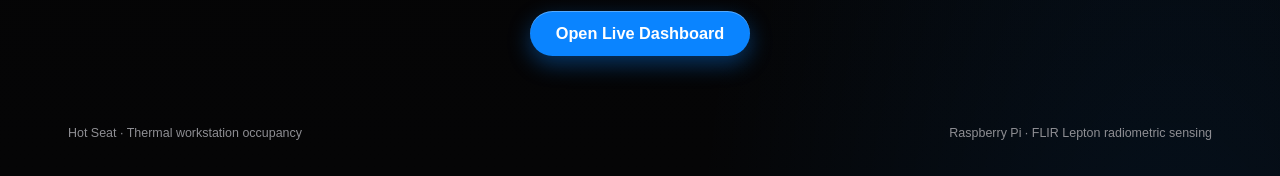
==== commit a4f4e268: "add delpoy photo" ====
--- a/index.html
+++ b/index.html
@@ -620,9 +620,16 @@
 
       .hardware-showcase {
         display: grid;
-        grid-template-columns: minmax(0, 0.9fr) minmax(0, 1.1fr);
+        grid-template-columns: minmax(0, 0.72fr) minmax(0, 1.28fr);
         gap: 60px;
         align-items: center;
+      }
+
+      .hardware-media {
+        display: grid;
+        grid-template-columns: minmax(0, 0.55fr) minmax(0, 1fr);
+        gap: 14px;
+        align-items: end;
       }
 
       .hardware-copy h2 {
@@ -690,6 +697,10 @@
         aspect-ratio: 3 / 4;
         object-fit: cover;
         object-position: center center;
+      }
+
+      .device-photo.environment-photo img {
+        aspect-ratio: 4 / 3;
       }
 
       .device-photo::after {
@@ -1114,6 +1125,10 @@
         }
 
         .hardware-stats {
+          grid-template-columns: 1fr;
+        }
+
+        .hardware-media {
           grid-template-columns: 1fr;
         }
 
@@ -1344,10 +1359,16 @@
             </div>
           </div>
 
-          <figure class="device-photo reveal reveal-delay-1">
-            <img src="/assets/device-installed.jpg" alt="Hot Seat thermal monitor installed above the Lab 107 workstation" width="3072" height="4080" loading="lazy" decoding="async" />
-            <figcaption class="device-caption">Installed above the Lab 107 workstation</figcaption>
-          </figure>
+          <div class="hardware-media reveal reveal-delay-1">
+            <figure class="device-photo">
+              <img src="/assets/device-installed.jpg" alt="Close view of the Hot Seat thermal monitor mounted above the workstation" width="3072" height="4080" loading="lazy" decoding="async" />
+              <figcaption class="device-caption">The thermal monitor</figcaption>
+            </figure>
+            <figure class="device-photo environment-photo">
+              <img src="/assets/lab-107-workstation.jpg" alt="The complete soldering workstation and Hot Seat deployment in Lab 107" width="2400" height="1800" loading="lazy" decoding="async" />
+              <figcaption class="device-caption">Deployed at the Lab 107 bench</figcaption>
+            </figure>
+          </div>
         </div>
       </section>
 
